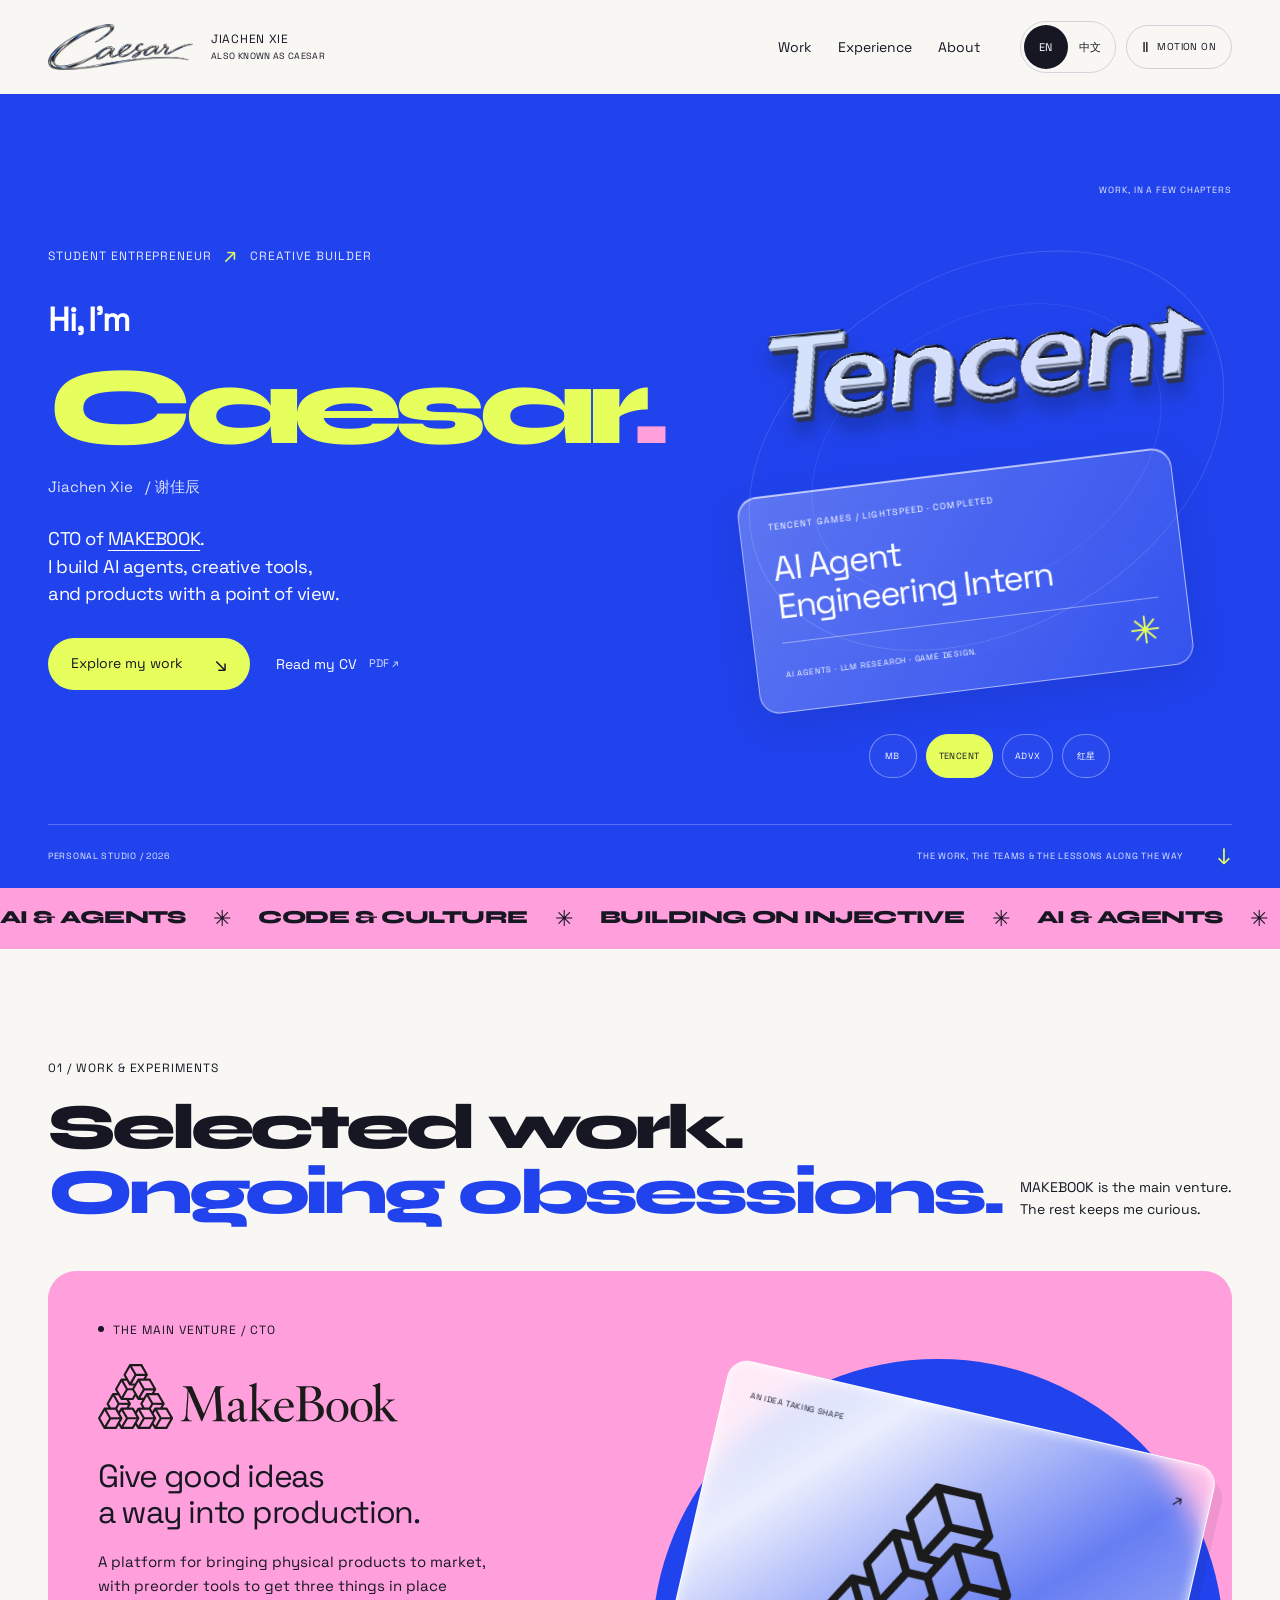
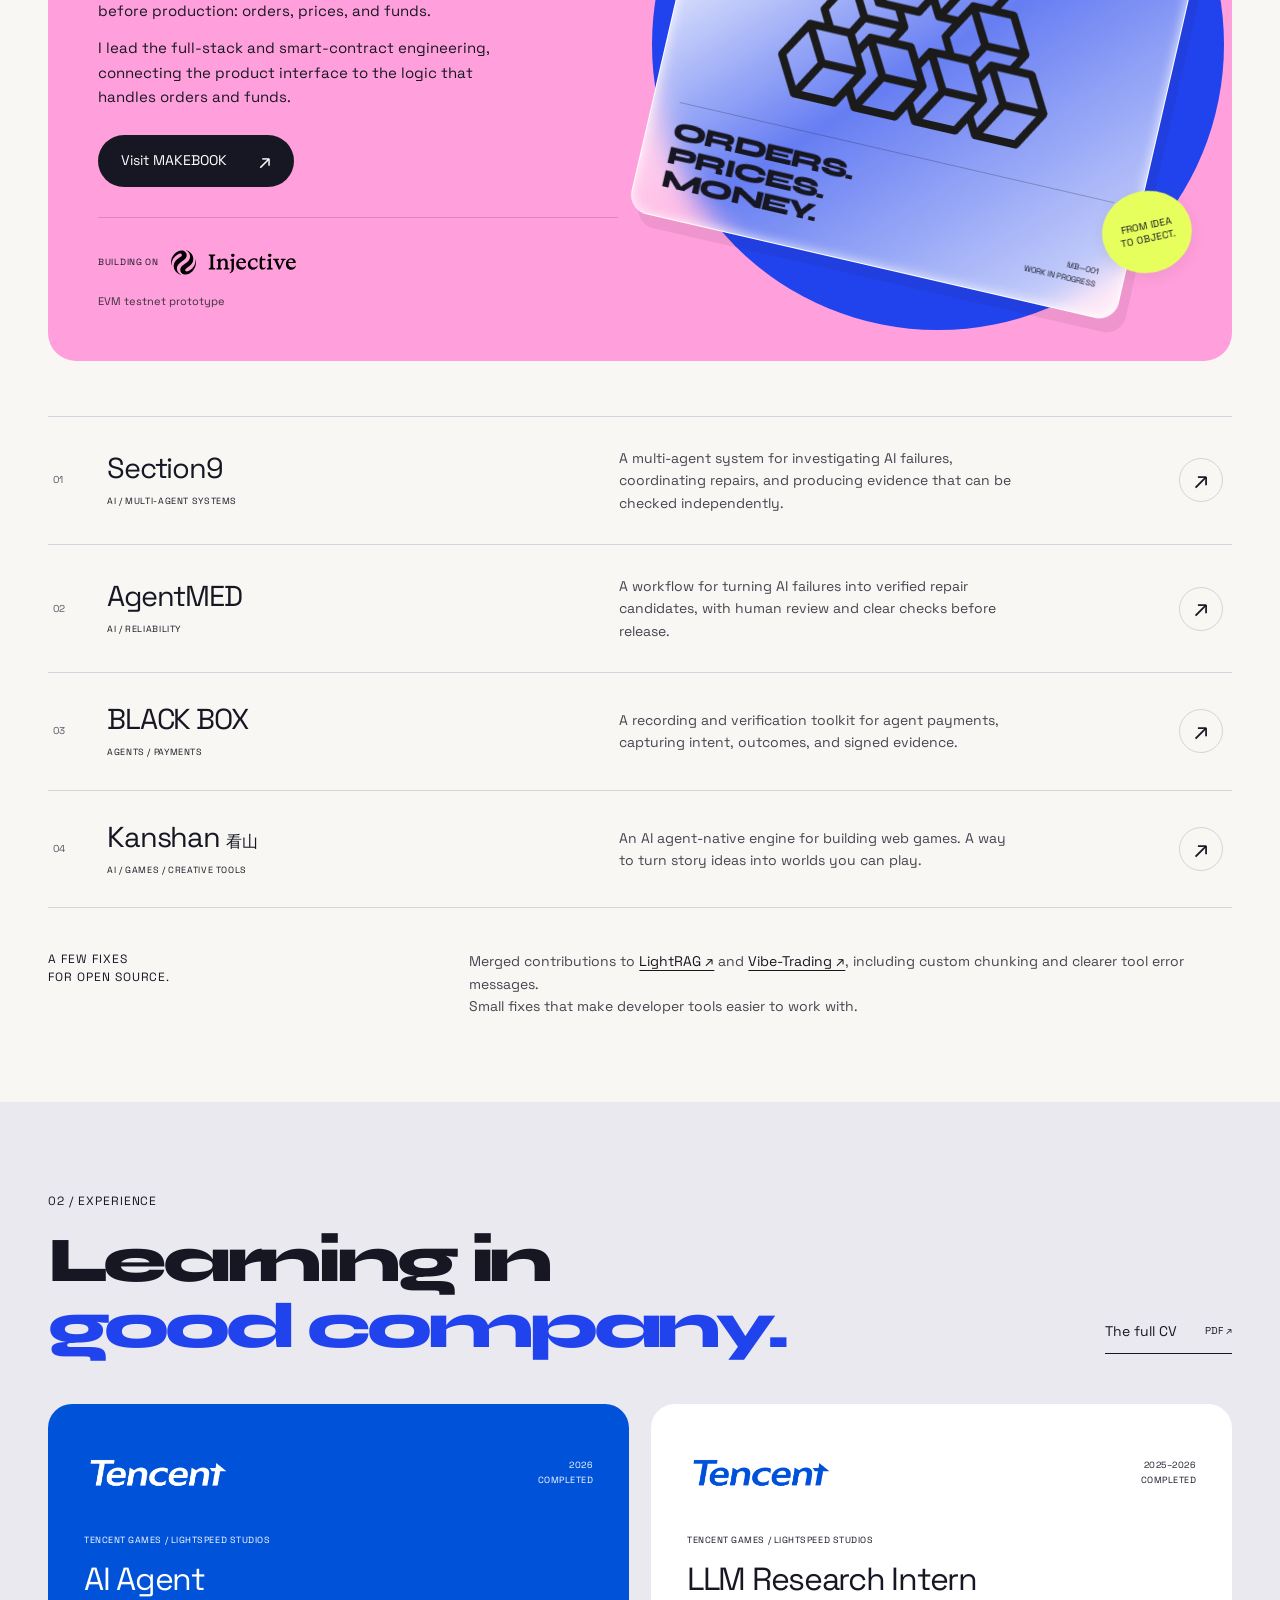
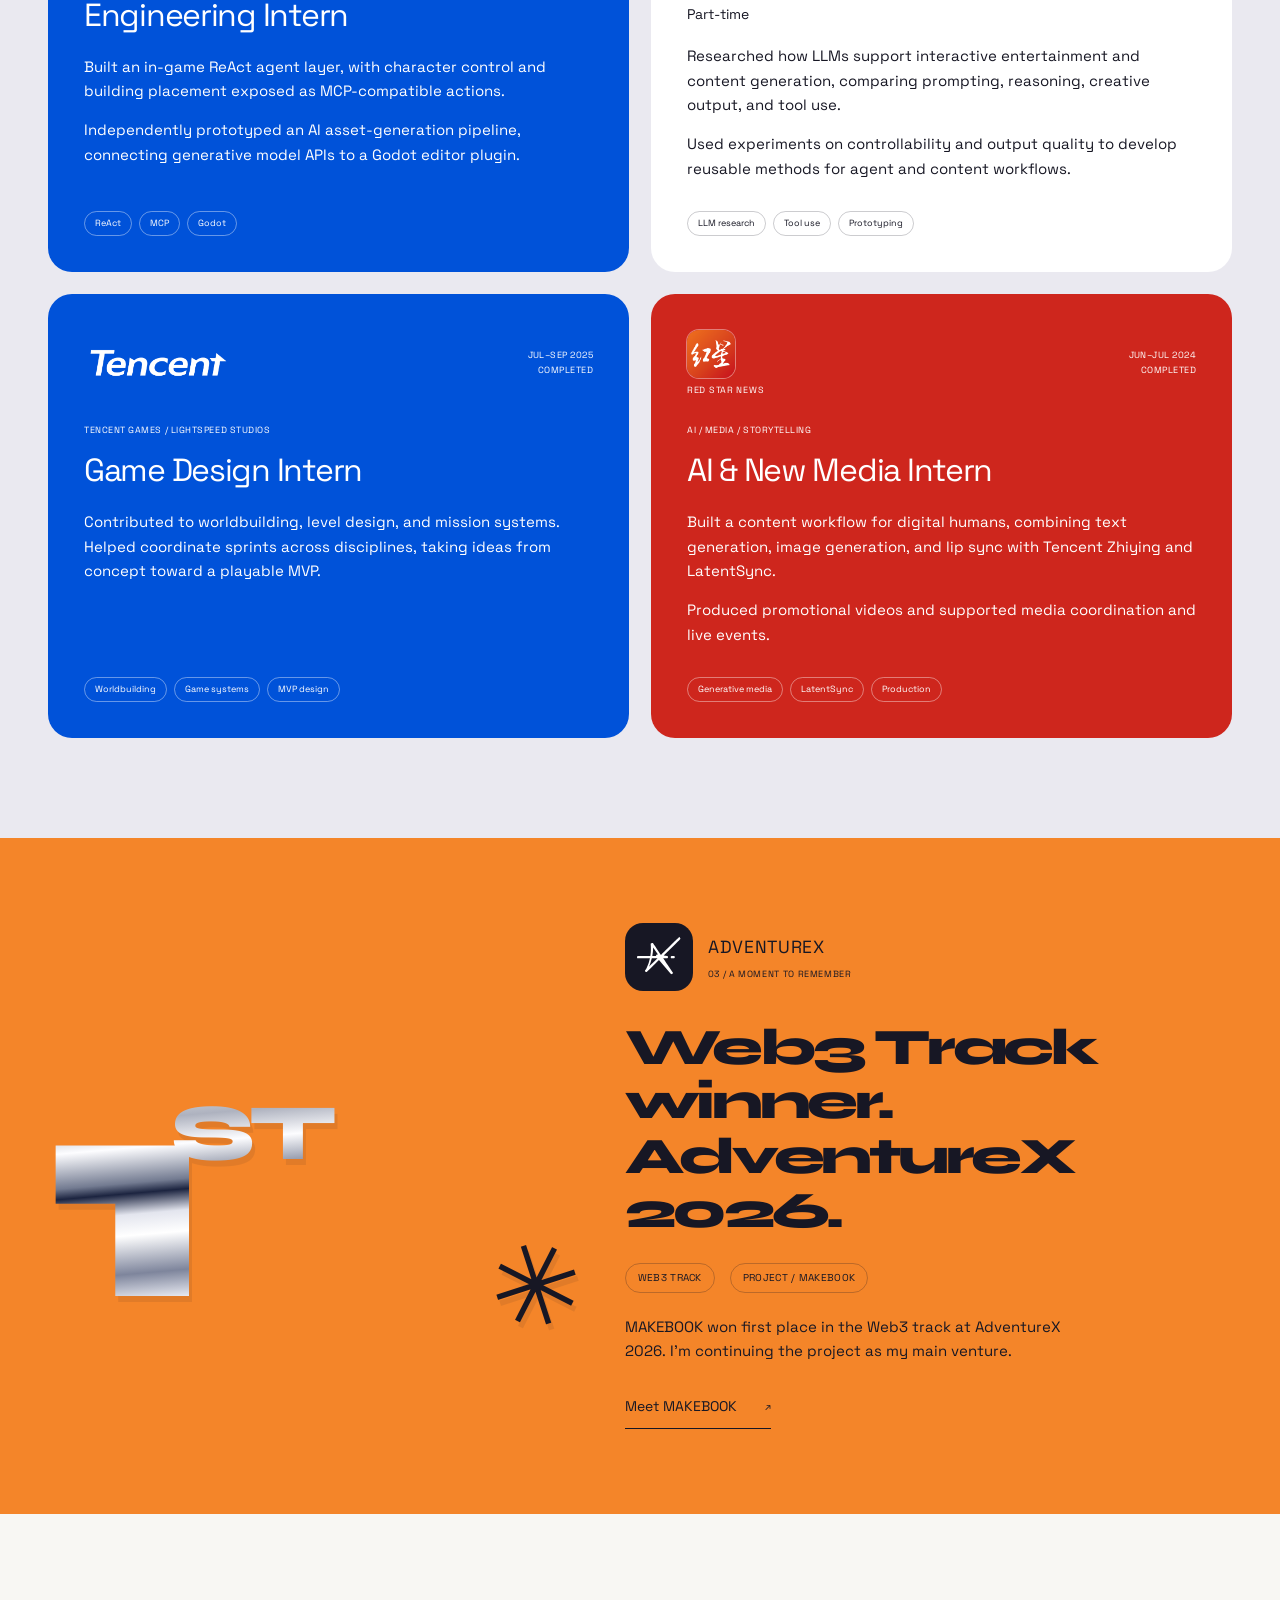
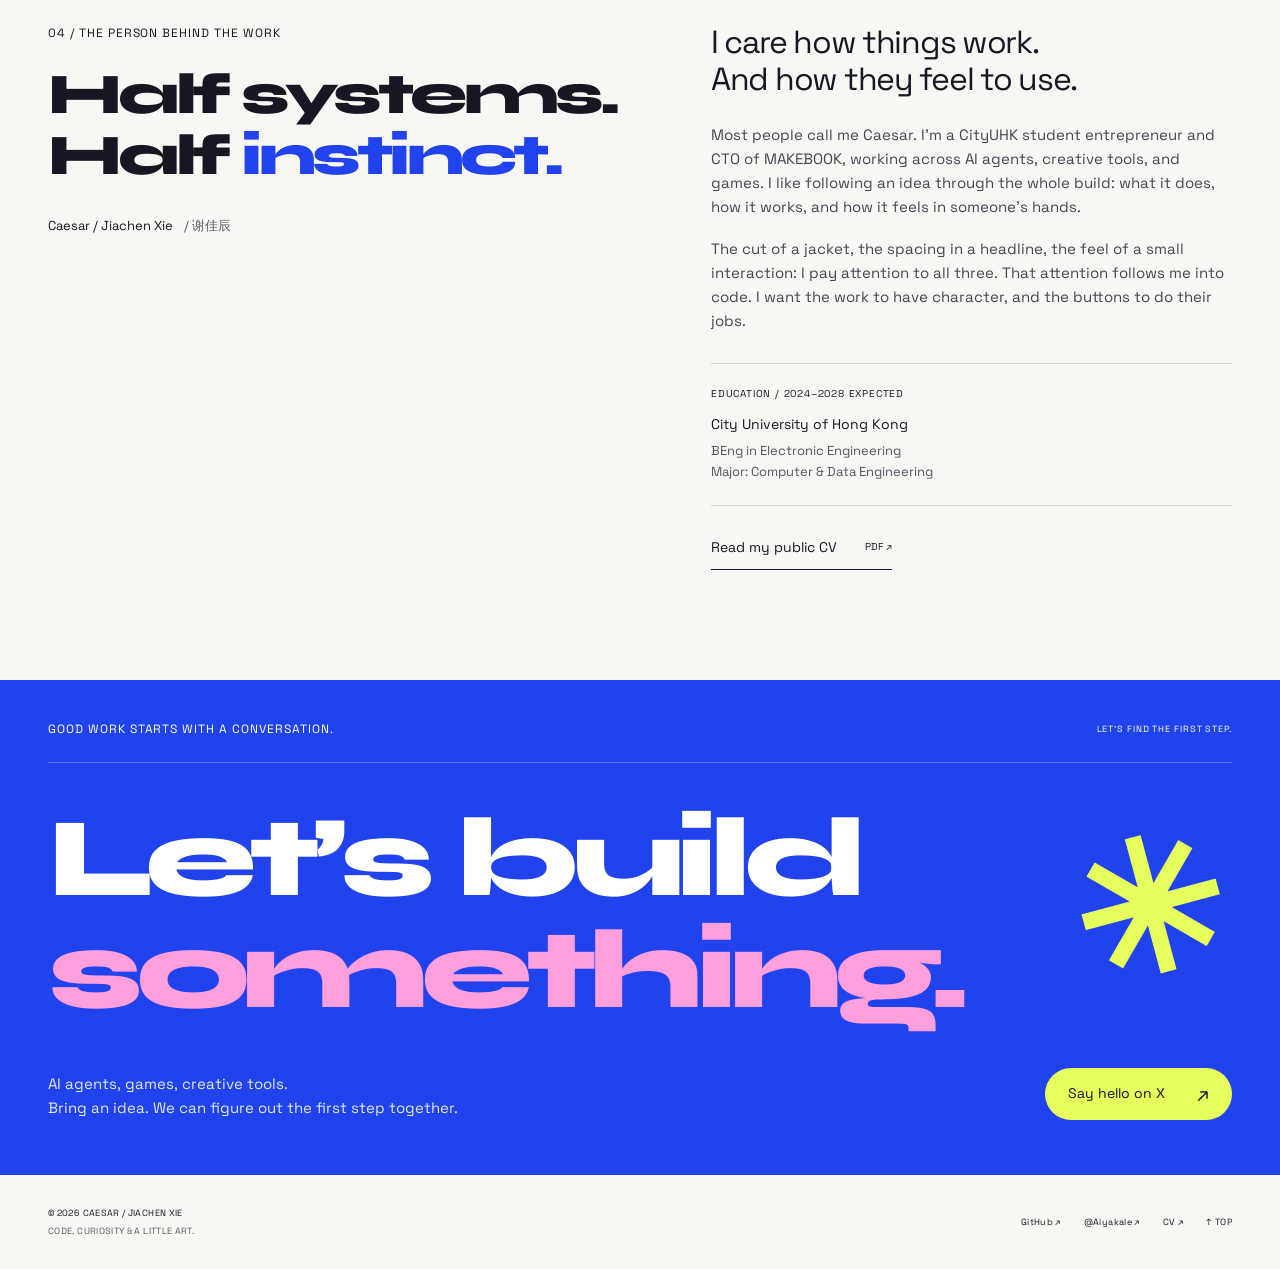
==== en/index.html @ 3cf240cf "Verify portfolio ownership in Google Search Console" ====
<!doctype html>
<html lang="en">
<head>
  <meta charset="utf-8">
  <meta name="viewport" content="width=device-width, initial-scale=1">
  <meta name="theme-color" content="#2143ed">
  <meta name="google-site-verification" content="NfV_wQ1p8b_EclNgh9j-dV1jQuPxF62sKeQZvsVd0r0">
  <title data-i18n="page.title">Caesar / Jiachen Xie / 谢佳辰 — MAKEBOOK CTO &amp; AI Agents</title>
  <meta name="description" data-i18n-content="page.description" content="Caesar (Jiachen Xie), student entrepreneur and CTO of MAKEBOOK. AI agents, creative tools, and building on Injective. Explore my work and experience.">
  <link rel="canonical" href="https://er-s-an.github.io/en/">
  <link rel="alternate" hreflang="en" href="https://er-s-an.github.io/en/">
  <link rel="alternate" hreflang="zh-Hans" href="https://er-s-an.github.io/zh/">
  <link rel="alternate" hreflang="x-default" href="https://er-s-an.github.io/">
  <meta property="og:title" data-i18n-content="page.title" content="Caesar / Jiachen Xie / 谢佳辰 — MAKEBOOK CTO &amp; AI Agents">
  <meta property="og:description" data-i18n-content="page.social" content="Student entrepreneur and CTO of MAKEBOOK. Building AI agents, creative tools, and products with a point of view.">
  <meta property="og:type" content="website">
  <meta property="og:url" content="https://er-s-an.github.io/en/">
  <meta property="og:locale" content="en_US">
  <meta property="og:locale:alternate" content="zh_CN">
  <meta property="og:image" content="https://er-s-an.github.io/assets/social-card.png">
  <meta property="og:image:width" content="1200">
  <meta property="og:image:height" content="630">
  <meta name="twitter:card" content="summary_large_image">
  <meta name="twitter:creator" content="@Aiyakale">
  <script type="application/ld+json" id="profile-schema">
{
  "@context": "https://schema.org",
  "@type": "ProfilePage",
  "@id": "https://er-s-an.github.io/en/#profile",
  "url": "https://er-s-an.github.io/en/",
  "name": "Caesar / Jiachen Xie / 谢佳辰 — MAKEBOOK CTO & AI Agents",
  "description": "Caesar (Jiachen Xie), student entrepreneur and CTO of MAKEBOOK. AI agents, creative tools, and building on Injective. Explore my work and experience.",
  "inLanguage": "en",
  "mainEntity": {
    "@type": "Person",
    "@id": "https://er-s-an.github.io/#person",
    "name": "Jiachen Xie",
    "alternateName": [
      "谢佳辰",
      "Caesar",
      "er-s-an"
    ],
    "url": "https://er-s-an.github.io/",
    "description": "Student entrepreneur and CTO of MAKEBOOK. Building AI agents, creative tools, and products with a point of view.",
    "jobTitle": "CTO",
    "worksFor": {
      "@type": "Organization",
      "name": "MAKEBOOK",
      "url": "https://makebook.xyz"
    },
    "affiliation": {
      "@type": "CollegeOrUniversity",
      "name": "City University of Hong Kong",
      "url": "https://www.cityu.edu.hk/"
    },
    "sameAs": [
      "https://github.com/er-s-an",
      "https://x.com/Aiyakale"
    ]
  }
}
  </script>
  <link rel="icon" href="/assets/favicon.svg" type="image/svg+xml">
  <link rel="preload" href="/assets/fonts/syne-extrabold.ttf" as="font" type="font/ttf" crossorigin>
  <link rel="preload" href="/assets/fonts/space-grotesk-regular.ttf" as="font" type="font/ttf" crossorigin>
  <link rel="preload" href="/assets/caesar-signature.webp" as="image">
  <link rel="preload" href="/assets/metal/caesar.png" as="image">
  <link rel="stylesheet" href="/style.css?v=seo-1">
  <script src="/liquid-metal.js?v=mercury-2" defer></script>
  <script src="/i18n.js?v=seo-1" defer></script>
  <script src="/script.js?v=seo-1" defer></script>
</head>
<body id="top">
  <svg class="material-defs" aria-hidden="true" width="0" height="0"><defs>
    <linearGradient id="liquid-chrome" x1="0" y1="0" x2="80" y2="400" gradientUnits="userSpaceOnUse" spreadMethod="reflect"><stop offset="0" stop-color="#f8fcff"/><stop offset=".12" stop-color="#798aaf"/><stop offset=".22" stop-color="#fdfefe"/><stop offset=".34" stop-color="#18274e"/><stop offset=".39" stop-color="#eef5ff"/><stop offset=".47" stop-color="#b9c7e3"/><stop offset=".53" stop-color="#fff"/><stop offset=".57" stop-color="#253452"/><stop offset=".68" stop-color="#aabbd9"/><stop offset=".8" stop-color="#fff"/><stop offset=".9" stop-color="#c4a5cf"/><stop offset="1" stop-color="#657ba8"/></linearGradient>
    <filter id="chrome-bevel" x="-20%" y="-30%" width="140%" height="160%" color-interpolation-filters="sRGB"><feGaussianBlur in="SourceAlpha" stdDeviation="2" result="bump"/><feSpecularLighting in="bump" surfaceScale="5" specularConstant="1.3" specularExponent="24" lighting-color="#fff" result="light"><fePointLight x="100" y="-150" z="300"/></feSpecularLighting><feComposite in="light" in2="SourceAlpha" operator="in" result="shine"/><feComposite in="SourceGraphic" in2="shine" operator="arithmetic" k1="0" k2="1" k3=".7" k4="0"/><feDropShadow dx="0" dy="7" stdDeviation="5" flood-color="#061849" flood-opacity=".4"/></filter>
    <filter id="redstar-ink" color-interpolation-filters="sRGB"><feColorMatrix type="matrix" values="-6 0 0 0 5.6 -6 0 0 0 5.6 -6 0 0 0 5.6 0 0 0 1 0"/></filter>
    <mask id="brand-makebook" style="mask-type:alpha"><image href="/assets/brands/makebook-mark.svg" x="170" y="60" width="260" height="250"/></mask>
    <mask id="brand-tencent" style="mask-type:alpha"><image href="/assets/brands/tencent-white.png" x="30" y="60" width="540" height="270"/></mask>
    <mask id="brand-advx" style="mask-type:alpha"><image href="/assets/brands/adventurex.svg" x="160" y="45" width="280" height="280"/></mask>
    <mask id="brand-redstar" style="mask-type:luminance"><image href="/assets/brands/redstar-wordmark.png" x="-734" y="-316" width="2070" height="1034" filter="url(#redstar-ink)"/></mask>
  </defs></svg>
  <div class="brand-intro" aria-hidden="true" hidden>
    <div class="intro-veil"></div>
    <canvas class="intro-liquid" width="1280" height="900"></canvas>
    <div class="intro-logo"><img src="/assets/caesar-signature.webp" width="1400" height="445" alt=""></div>
  </div>
  <a class="skip-link" href="#main" data-i18n="skip">Skip to content</a>
  <header class="site-header wrap">
    <a class="identity" href="#top" aria-label="Caesar / Jiachen Xie, back to top" data-i18n-aria="label.identity"><img class="monogram" src="/assets/caesar-signature.webp" width="1400" height="445" alt="Caesar"><span data-i18n="identity">JIACHEN XIE<small>ALSO KNOWN AS CAESAR</small></span></a>
    <nav aria-label="Main navigation" data-i18n-aria="label.nav"><a href="#work" data-i18n="nav.work">Work</a><a href="#experience" data-i18n="nav.experience">Experience</a><a href="#about" data-i18n="nav.about">About</a></nav>
    <div class="header-controls">
      <div class="language-switch" role="group" aria-label="Language / 语言"><a href="/en/" data-language="en" lang="en" aria-label="English" aria-current="page">EN</a><a href="/zh/" data-language="zh" lang="zh-Hans" aria-label="简体中文" aria-current="false">中文</a></div>
    <button class="motion-button" type="button" aria-pressed="false" aria-label="Pause animations" title="Pause animations" hidden><span class="motion-symbol" aria-hidden="true">Ⅱ</span><span class="motion-label">MOTION ON</span></button>
    </div>
  </header>

  <main id="main">
    <section class="hero" aria-labelledby="hero-title" data-scroll-scene>
      <div class="hero-grid wrap">
        <div class="hero-copy">
          <p class="eyebrow entrance" data-i18n="hero.eyebrow">STUDENT ENTREPRENEUR <span aria-hidden="true">↗</span> CREATIVE BUILDER</p>
          <h1 id="hero-title"><span class="hero-greeting" data-i18n="hero.greeting">Hi, I’m</span><span>Caesar<span class="hero-period">.</span></span></h1><p class="hero-realname">Jiachen Xie <span lang="zh">/ 谢佳辰</span></p>
          <p class="hero-intro entrance" data-i18n="hero.intro">CTO of <a href="https://makebook.xyz">MAKEBOOK</a>.<br>I build AI agents, creative tools,<br>and products with a point of view.</p>
          <div class="hero-actions entrance"><a class="button button-lime" href="#work" data-i18n="hero.work">Explore my work <span aria-hidden="true">↘</span></a><a class="hero-cv" href="/cv/Jiachen-Xie-CV.pdf" data-i18n="cv.hero">Read my CV <span>PDF ↗</span></a></div>
        </div>
        <div class="hero-art entrance" aria-label="Places I have built things, brand showcase" data-i18n-aria="label.showcase">
          <div class="orbit" aria-hidden="true"></div><span class="art-coordinate" data-i18n="hero.chapters">WORK, IN A FEW CHAPTERS</span>
          <div class="brand-stage" aria-hidden="true">
            <canvas class="brand-liquid" width="900" height="600"></canvas>
            <div class="brand-slide" data-brand="makebook"><svg viewBox="0 0 600 400"><g filter="url(#chrome-bevel)"><g mask="url(#brand-makebook)"><rect class="chrome-fill" x="-600" y="-400" width="1800" height="1200" fill="url(#liquid-chrome)"/></g></g></svg></div>
            <div class="brand-slide" data-brand="tencent" hidden><svg viewBox="0 0 600 400"><g filter="url(#chrome-bevel)"><g mask="url(#brand-tencent)"><rect class="chrome-fill" x="-600" y="-400" width="1800" height="1200" fill="url(#liquid-chrome)"/></g></g></svg></div>
            <div class="brand-slide" data-brand="advx" hidden><svg viewBox="0 0 600 400"><g filter="url(#chrome-bevel)"><g mask="url(#brand-advx)"><rect class="chrome-fill" x="-600" y="-400" width="1800" height="1200" fill="url(#liquid-chrome)"/></g></g></svg></div>
            <div class="brand-slide" data-brand="redstar" hidden><svg viewBox="0 0 600 400"><g filter="url(#chrome-bevel)"><g mask="url(#brand-redstar)"><rect class="chrome-fill" x="-600" y="-400" width="1800" height="1200" fill="url(#liquid-chrome)"/></g></g></svg></div>
          </div>
          <div class="glass-id"><span class="id-top" id="brand-name">MAKEBOOK / MAIN VENTURE</span><span class="id-name" id="brand-role">CTO &amp; builder</span><span class="id-bottom"><span id="brand-note">FULL-STACK PRODUCT &amp; SMART CONTRACTS.</span><span class="asterisk" aria-hidden="true">✳</span></span></div>
          <div class="brand-controls" role="group" aria-label="Choose a chapter" data-i18n-aria="label.chapters"><button type="button" data-brand="makebook" aria-pressed="true" aria-label="Show MAKEBOOK" data-i18n-aria="label.makebook">MB</button><button type="button" data-brand="tencent" aria-pressed="false" aria-label="Show Tencent" data-i18n-aria="label.tencent">TENCENT</button><button type="button" data-brand="advx" aria-pressed="false" aria-label="Show AdventureX" data-i18n-aria="label.advx">ADVX</button><button type="button" data-brand="redstar" aria-pressed="false" aria-label="Show Red Star News" data-i18n-aria="label.redstar">红星</button></div>
        </div>
      </div>
      <div class="hero-bottom wrap"><span data-i18n="hero.studio">PERSONAL STUDIO / 2026</span><a href="#experience" data-i18n="hero.more">THE WORK, THE TEAMS &amp; THE LESSONS ALONG THE WAY <span aria-hidden="true">↓</span></a></div>
    </section>

    <div class="manifesto-strip" aria-label="AI and agents. Code and culture. Building on Injective." data-i18n-aria="label.marquee"><div class="strip-track" aria-hidden="true"><span data-i18n="marquee">AI &amp; AGENTS <i>✳</i> CODE &amp; CULTURE <i>✳</i> BUILDING ON INJECTIVE <i>✳</i>&nbsp;</span><span data-i18n="marquee">AI &amp; AGENTS <i>✳</i> CODE &amp; CULTURE <i>✳</i> BUILDING ON INJECTIVE <i>✳</i>&nbsp;</span></div></div>

    <section class="work-section wrap" id="work" aria-labelledby="work-heading">
      <div class="section-heading reveal"><p class="eyebrow" data-i18n="work.eyebrow">01 / WORK &amp; EXPERIMENTS</p><h2 id="work-heading" data-i18n="work.title">Selected work.<br><span class="blue-text">Ongoing obsessions.</span></h2><p class="section-aside" data-i18n="work.aside">MAKEBOOK is the main venture.<br>The rest keeps me curious.</p></div>
      <article class="makebook-feature reveal" data-scroll-scene aria-labelledby="makebook-title">
        <div class="feature-copy">
          <p class="eyebrow" data-i18n="makebook.eyebrow"><span class="status-dot" aria-hidden="true"></span> THE MAIN VENTURE / CTO</p>
          <h3 id="makebook-title"><img class="makebook-wordmark" src="/assets/brands/makebook-wordmark.svg" width="1000" height="219" alt="MAKEBOOK" loading="lazy"></h3>
          <p class="feature-lede" data-i18n="makebook.lede">Give good ideas<br>a way into production.</p>
          <p data-i18n="makebook.description">A platform for bringing physical products to market, with preorder tools to get three things in place before production: orders, prices, and funds.</p>
          <p class="feature-role" data-i18n="makebook.role">I lead the full-stack and smart-contract engineering, connecting the product interface to the logic that handles orders and funds.</p>
          <a class="button button-dark" href="https://makebook.xyz" data-i18n="makebook.visit">Visit MAKEBOOK <span aria-hidden="true">↗</span></a>
          <div class="injective-lockup"><span data-i18n="makebook.building">BUILDING ON</span><a href="https://injective.com" aria-label="Injective"><img src="/assets/brands/injective-black.svg" width="180" height="42" alt="Injective" loading="lazy"></a><small data-i18n="makebook.stage">EVM testnet prototype</small></div>
        </div>
        <div class="feature-art" aria-hidden="true"><span class="feature-orbit"></span><div class="venture-card"><div class="venture-card-top"><span data-i18n="makebook.card.top">AN IDEA TAKING SHAPE</span><span>↗</span></div><img src="/assets/brands/makebook-mark.svg" width="1000" height="875" alt="" loading="lazy"><div class="venture-card-bottom"><span data-i18n="makebook.card.bottom">ORDERS.<br>PRICES.<br>MONEY.</span><span class="serial" data-i18n="makebook.card.serial">MB—001<br>WORK IN PROGRESS</span></div></div><span class="venture-sticker" data-i18n="makebook.sticker">FROM IDEA<br>TO OBJECT.</span></div>
      </article>

      <div class="project-list">
        <a class="project-row reveal" href="https://github.com/er-s-an/section9"><span class="project-number">01</span><div class="project-title"><h3>Section9</h3><span data-i18n="project.agents">AI / MULTI-AGENT SYSTEMS</span></div><p data-i18n="section9.description">A multi-agent system for investigating AI failures, coordinating repairs, and producing evidence that can be checked independently.</p><span class="project-arrow" aria-hidden="true">↗</span></a>
        <a class="project-row reveal" href="https://github.com/er-s-an/AgentMED0"><span class="project-number">02</span><div class="project-title"><h3>AgentMED</h3><span data-i18n="project.reliability">AI / RELIABILITY</span></div><p data-i18n="agentmed.description">A workflow for turning AI failures into verified repair candidates, with human review and clear checks before release.</p><span class="project-arrow" aria-hidden="true">↗</span></a>
        <a class="project-row reveal" href="https://github.com/er-s-an/AIX_blackbox"><span class="project-number">03</span><div class="project-title"><h3>BLACK BOX</h3><span data-i18n="project.payments">AGENTS / PAYMENTS</span></div><p data-i18n="blackbox.description">A recording and verification toolkit for agent payments, capturing intent, outcomes, and signed evidence.</p><span class="project-arrow" aria-hidden="true">↗</span></a>
        <a class="project-row reveal" href="https://github.com/er-s-an/kanshanOPENdoor"><span class="project-number">04</span><div class="project-title"><h3>Kanshan <span lang="zh">看山</span></h3><span data-i18n="project.games">AI / GAMES / CREATIVE TOOLS</span></div><p data-i18n="kanshan.description">An AI agent-native engine for building web games. A way to turn story ideas into worlds you can play.</p><span class="project-arrow" aria-hidden="true">↗</span></a>
      </div>
      <div class="open-source reveal"><p class="eyebrow" data-i18n="oss.eyebrow">A FEW FIXES<br>FOR OPEN SOURCE.</p><p data-i18n="oss.description">Merged contributions to <a href="https://github.com/HKUDS/LightRAG/pull/3665">LightRAG ↗</a> and <a href="https://github.com/HKUDS/Vibe-Trading/pull/1129">Vibe-Trading ↗</a>, including custom chunking and clearer tool error messages.<br>Small fixes that make developer tools easier to work with.</p></div>
    </section>

    <section class="experience-section" id="experience" aria-labelledby="experience-heading"><div class="wrap">
      <div class="section-heading reveal"><p class="eyebrow" data-i18n="experience.eyebrow">02 / EXPERIENCE</p><h2 id="experience-heading" data-i18n="experience.title">Learning in<br><span class="blue-text">good company.</span></h2><a class="text-link" href="/cv/Jiachen-Xie-CV.pdf" data-i18n="cv.full">The full CV <span>PDF ↗</span></a></div>
      <div class="experience-grid">
        <article class="experience-card experience-blue reveal"><div class="experience-brand"><img src="/assets/brands/tencent-white.png" width="2162" height="889" alt="Tencent" loading="lazy"><span data-i18n="experience.2026">2026<br>COMPLETED</span></div><p class="eyebrow" data-i18n="tencent.department">TENCENT GAMES / LIGHTSPEED STUDIOS</p><h3 data-i18n="tencent.agent.title">AI Agent<br>Engineering Intern</h3><p data-i18n="tencent.agent.actions">Built an in-game ReAct agent layer, with character control and building placement exposed as MCP-compatible actions.</p><p data-i18n="tencent.agent.assets">Independently prototyped an AI asset-generation pipeline, connecting generative model APIs to a Godot editor plugin.</p><div class="skill-tags"><span>ReAct</span><span>MCP</span><span>Godot</span></div></article>
        <article class="experience-card experience-white reveal"><div class="experience-brand"><img src="/assets/brands/tencent-blue.png" width="2162" height="889" alt="Tencent" loading="lazy"><span data-i18n="experience.2025">2025–2026<br>COMPLETED</span></div><p class="eyebrow" data-i18n="tencent.department">TENCENT GAMES / LIGHTSPEED STUDIOS</p><h3 data-i18n="tencent.research.title">LLM Research Intern<span class="role-note">Part-time</span></h3><p data-i18n="tencent.research.explore">Researched how LLMs support interactive entertainment and content generation, comparing prompting, reasoning, creative output, and tool use.</p><p data-i18n="tencent.research.methods">Used experiments on controllability and output quality to develop reusable methods for agent and content workflows.</p><div class="skill-tags"><span data-i18n="tag.research">LLM research</span><span data-i18n="tag.tools">Tool use</span><span data-i18n="tag.prototype">Prototyping</span></div></article>
        <article class="experience-card experience-blue reveal"><div class="experience-brand"><img src="/assets/brands/tencent-white.png" width="2162" height="889" alt="Tencent" loading="lazy"><span data-i18n="experience.game.date">JUL–SEP 2025<br>COMPLETED</span></div><p class="eyebrow" data-i18n="tencent.department">TENCENT GAMES / LIGHTSPEED STUDIOS</p><h3 data-i18n="tencent.game.title">Game Design Intern</h3><p data-i18n="tencent.game.description">Contributed to worldbuilding, level design, and mission systems. Helped coordinate sprints across disciplines, taking ideas from concept toward a playable MVP.</p><div class="skill-tags"><span data-i18n="tag.worldbuilding">Worldbuilding</span><span data-i18n="tag.game">Game systems</span><span data-i18n="tag.mvp">MVP design</span></div></article>
        <article class="experience-card experience-redstar reveal"><div class="experience-brand"><span class="redstar-name"><img src="/assets/brands/redstar.png" width="80" height="80" alt="红星新闻" loading="lazy"><small data-i18n="redstar.name">RED STAR NEWS</small></span><span data-i18n="experience.media.date">JUN–JUL 2024<br>COMPLETED</span></div><p class="eyebrow" data-i18n="redstar.department">AI / MEDIA / STORYTELLING</p><h3 data-i18n="redstar.title">AI &amp; New Media Intern</h3><p data-i18n="redstar.workflow">Built a content workflow for digital humans, combining text generation, image generation, and lip sync with Tencent Zhiying and LatentSync.</p><p data-i18n="redstar.production">Produced promotional videos and supported media coordination and live events.</p><div class="skill-tags"><span data-i18n="tag.media">Generative media</span><span>LatentSync</span><span data-i18n="tag.production">Production</span></div></article>
      </div>
    </div></section>

    <section class="award-section" id="award" aria-labelledby="award-heading" data-scroll-scene><div class="award-grid wrap reveal"><div class="award-number" aria-hidden="true">1<span data-i18n="award.suffix">ST</span><span class="award-star">✳</span></div><div class="award-copy"><a class="adventurex-lockup" href="https://adventure-x.org/" aria-label="AdventureX official website" data-i18n-aria="label.advxsite"><img src="/assets/brands/adventurex.svg" width="200" height="200" alt="AdventureX" loading="lazy"><span>ADVENTUREX<small data-i18n="award.eyebrow">03 / A MOMENT TO REMEMBER</small></span></a><h2 id="award-heading" data-i18n="award.title">Web3 Track winner.<br>AdventureX 2026.</h2><div class="award-detail"><span data-i18n="award.track">WEB3 TRACK</span><span data-i18n="award.project">PROJECT / MAKEBOOK</span></div><p data-i18n="award.description">MAKEBOOK won first place in the Web3 track at AdventureX 2026. I’m continuing the project as my main venture.</p><a class="text-link" href="https://makebook.xyz" data-i18n="award.visit">Meet MAKEBOOK <span aria-hidden="true">↗</span></a></div></div></section>

    <section class="about-section wrap" id="about" aria-labelledby="about-heading"><div class="about-heading reveal"><p class="eyebrow" data-i18n="about.eyebrow">04 / THE PERSON BEHIND THE WORK</p><h2 id="about-heading" data-i18n="about.title">Half systems.<br>Half <span class="blue-text">instinct.</span></h2><p class="about-signature">Caesar / Jiachen Xie <span lang="zh">/ 谢佳辰</span></p></div><div class="about-copy reveal"><p class="about-lede" data-i18n="about.lede">I care how things work.<br>And how they feel to use.</p><p data-i18n="about.bio">Most people call me Caesar. I’m a CityUHK student entrepreneur and CTO of MAKEBOOK, working across AI agents, creative tools, and games. I like following an idea through the whole build: what it does, how it works, and how it feels in someone’s hands.</p><p data-i18n="about.taste">The cut of a jacket, the spacing in a headline, the feel of a small interaction: I pay attention to all three. That attention follows me into code. I want the work to have character, and the buttons to do their jobs.</p><div class="education"><span class="eyebrow" data-i18n="education.dates">EDUCATION / 2024–2028 EXPECTED</span><strong data-i18n="education.school">City University of Hong Kong</strong><span data-i18n="education.degree">BEng in Electronic Engineering<br>Major: Computer &amp; Data Engineering</span></div><a class="text-link" href="/cv/Jiachen-Xie-CV.pdf" data-i18n="cv.public">Read my public CV <span>PDF ↗</span></a></div></section>

    <section class="contact-section" id="contact" aria-labelledby="contact-heading"><div class="wrap contact-inner reveal"><div class="contact-top"><p class="eyebrow" data-i18n="contact.eyebrow">GOOD WORK STARTS WITH A CONVERSATION.</p><span data-i18n="contact.aside">LET’S FIND THE FIRST STEP.</span></div><h2 id="contact-heading" data-i18n="contact.title">Let’s build<br><span>something.</span><span class="contact-star" aria-hidden="true">✳</span></h2><div class="contact-bottom"><p data-i18n="contact.description">AI agents, games, creative tools.<br>Bring an idea. We can figure out the first step together.</p><a class="button button-lime" href="https://x.com/Aiyakale" data-i18n="contact.hello">Say hello on X <span aria-hidden="true">↗</span></a></div></div></section>
  </main>
  <footer class="site-footer wrap"><p>© 2026 CAESAR / JIACHEN XIE <span data-i18n="footer.tagline">CODE, CURIOSITY &amp; A LITTLE ART.</span></p><div><a href="https://github.com/er-s-an">GitHub ↗</a><a href="https://x.com/Aiyakale">@Aiyakale ↗</a><a href="/cv/Jiachen-Xie-CV.pdf" data-i18n="footer.cv">CV ↗</a><a href="#top" aria-label="Back to top" data-i18n-aria="label.top" data-i18n="footer.top">↑ TOP</a></div></footer>
</body>
</html>
---- style.css ----
@font-face{font-family:Syne;src:url('assets/fonts/syne-extrabold.ttf') format('truetype');font-weight:800;font-display:swap}
@font-face{font-family:Space;src:url('assets/fonts/space-grotesk-regular.ttf') format('truetype');font-weight:400;font-display:swap}
:root{--blue:#2143ed;--tencent-blue:#0052d9;--redstar-red:#ce261d;--adventurex-orange:#f48529;--ink:#171724;--paper:#f8f7f3;--pink:#ff9fdb;--lime:#e7ff5c;--line:#d5d4dc;--display:Syne,Arial,sans-serif;--body:Space,Arial,sans-serif;color:var(--ink);background:var(--paper);font-family:var(--body);scroll-behavior:smooth}
*{box-sizing:border-box}body{margin:0;font-size:1rem;line-height:1.6}h1,h2,h3,p{margin:0}h1,h2,h3{line-height:1.06}h1,h2{font-family:var(--display);font-weight:800;letter-spacing:-.065em}h3{font-weight:400;letter-spacing:-.04em}a{color:inherit;text-decoration:none}button{font:inherit;color:inherit;cursor:pointer}img{max-width:100%;height:auto;display:block}a,button{-webkit-tap-highlight-color:transparent}a:focus-visible,button:focus-visible{outline:3px solid #c00f82;outline-offset:6px;border-radius:4px}::selection{background:var(--pink);color:var(--ink)}.wrap{width:min(1280px,calc(100% - 96px));margin-inline:auto}.eyebrow{font-size:.75rem;line-height:1.5;letter-spacing:.08em;font-weight:400}.blue-text{color:var(--blue)}.skip-link{position:fixed;top:10px;left:10px;padding:12px 20px;background:var(--lime);z-index:99;transform:translateY(-200%)}.skip-link:focus{transform:none}.site-header{min-height:94px;display:flex;align-items:center;gap:40px;justify-content:space-between}.identity{display:flex;align-items:center;gap:12px;font-size:.75rem;letter-spacing:.06em}.identity small{font-size:.5625rem;display:block;letter-spacing:.04em}.monogram{font-family:var(--display);font-size:2.6rem;line-height:1;letter-spacing:-.1em;padding-right:5px;color:var(--blue)}nav{display:flex;gap:26px;margin-left:auto}nav a{min-height:44px;display:flex;align-items:center;font-size:.875rem;transition:color .2s}nav a:hover{color:var(--blue)}.motion-button{display:flex;align-items:center;gap:8px;border:1px solid #d2d1d9;background:transparent;border-radius:100px;padding:8px 15px;min-height:44px;font-size:.625rem;letter-spacing:.04em;white-space:nowrap}.motion-symbol{font-size:.875rem}.motion-button:disabled{cursor:default}.motion-button[hidden]{display:none}
.hero{position:relative;overflow:hidden;background:var(--blue);color:white}.hero::before{content:'';position:absolute;inset:0;pointer-events:none;background:linear-gradient(90deg,transparent 49.9%,#ffffff09 50%,transparent 50.1%),linear-gradient(transparent 49.9%,#ffffff09 50%,transparent 50.1%);background-size:120px 120px}.hero-grid{position:relative;display:grid;grid-template-columns:minmax(0,1.4fr) minmax(0,1fr);gap:20px;min-height:730px;padding-block:58px 46px}.hero-copy{z-index:2;align-self:center}.hero .eyebrow{color:#e4e8ff;display:flex;gap:12px;align-items:center}.hero .eyebrow>span{color:var(--lime);font-size:1.3rem}.hero h1{font-size:clamp(4rem,9vw,8.8rem);line-height:.89;margin:30px 0 26px;letter-spacing:-.075em}.hero h1>span{color:var(--lime)}.hero-period{color:var(--pink)}.hero-intro{font-size:1.25rem;line-height:1.5;letter-spacing:-.025em}.hero-intro a{text-decoration:underline;text-underline-offset:5px}.hero-actions{display:flex;align-items:center;gap:26px;margin-top:30px;flex-wrap:wrap}.button{display:inline-flex;align-items:center;justify-content:space-between;gap:32px;min-height:52px;border-radius:99px;padding:14px 23px;font-size:.875rem;line-height:1.4;transition:transform .22s,box-shadow .22s}.button:hover{transform:translateY(-3px);box-shadow:0 6px 0 #00000020}.button:active{transform:translateY(0)}.button span{font-size:1.25rem;line-height:1}.button-lime{background:var(--lime);color:var(--ink)}.button-dark{background:var(--ink);color:white}.hero-cv{font-size:.875rem;min-height:44px;display:flex;align-items:center;gap:12px}.hero-cv span{font-size:.6875rem;color:#dbe2ff}.hero-art{position:relative;min-width:0;min-height:570px;align-self:stretch}.orbit{position:absolute;width:105%;aspect-ratio:1;border:1px solid #ffffff37;border-radius:50%;top:3%;left:-3%;transform:rotate(-30deg) scaleY(.7)}.orbit::after{content:'';position:absolute;inset:13%;border:1px solid #ffffff20;border-radius:50%}.art-coordinate{position:absolute;top:4%;right:0;font-size:.5625rem;letter-spacing:.1em;color:#e1e7ff}.glass-id{position:absolute;bottom:7%;left:5%;width:82%;border-radius:20px;padding:25px 28px 18px;background:linear-gradient(125deg,#ffffff45,#ffffff17);border:1px solid #ffffff88;box-shadow:inset 0 1px 0 #ffffffb0,0 12px 36px #14258333;backdrop-filter:blur(18px);-webkit-backdrop-filter:blur(18px);transform:rotate(-7deg);z-index:2}.id-top{display:block;letter-spacing:.12em;font-size:.5625rem}.id-name{display:block;font-family:var(--display);font-size:2.2rem;letter-spacing:-.045em;line-height:1.05;margin:16px 0}.id-bottom{border-top:1px solid #ffffff66;padding-top:12px;display:flex;align-items:center;justify-content:space-between;font-size:.5rem;letter-spacing:.1em}.asterisk{font-size:2.4rem;line-height:1;color:var(--lime)}.edition-sticker{position:absolute;right:-9px;bottom:19%;z-index:3;background:var(--pink);color:var(--ink);border-radius:50%;padding:28px 18px;font-size:.7rem;line-height:1.3;letter-spacing:.07em;text-align:center;transform:rotate(14deg);box-shadow:0 8px 14px #09209524}.hero-bottom{position:relative;display:flex;justify-content:space-between;align-items:center;gap:25px;min-height:64px;border-top:1px solid #ffffff40;font-size:.5625rem;letter-spacing:.08em;color:#e1e7ff}.hero-bottom a{display:flex;align-items:center;gap:35px;min-height:44px}.hero-bottom a span{font-size:1.4rem;color:var(--lime)}.manifesto-strip{overflow:hidden;background:var(--pink);padding:16px 0}.strip-track{display:flex;width:max-content;animation:marquee 32s linear infinite}.strip-track>span{font-family:var(--display);font-size:1.15rem;line-height:1.3;white-space:nowrap;letter-spacing:-.03em}.strip-track i{font-style:normal;margin:0 22px;font-size:1.4rem;vertical-align:middle}
.work-section{padding-block:110px 85px}.section-heading{position:relative;margin-bottom:45px}.section-heading h2{font-size:clamp(2.9rem,5vw,4.6rem);margin-top:18px;line-height:1.02}.section-aside,.section-heading>.text-link{position:absolute;right:0;bottom:5px;font-size:.875rem;line-height:1.6}.makebook-feature{display:grid;grid-template-columns:1fr 1fr;background:var(--pink);border-radius:28px;overflow:hidden;padding:50px;gap:45px}.feature-copy{z-index:2}.feature-copy h3{margin:25px 0 30px}.makebook-wordmark{width:300px}.status-dot{display:inline-block;background:var(--ink);border-radius:50%;width:6px;height:6px;margin-right:5px;vertical-align:2px}.feature-lede{font-size:2rem;line-height:1.1;letter-spacing:-.04em;margin-bottom:20px}.feature-copy>p:not(.eyebrow):not(.feature-lede){max-width:400px;font-size:.9375rem;line-height:1.65}.feature-role{margin:12px 0 25px}.injective-lockup{display:flex;flex-wrap:wrap;align-items:center;gap:9px 12px;margin-top:30px;border-top:1px solid #17172428;padding-top:22px}.injective-lockup>span{font-size:.5625rem;letter-spacing:.08em}.injective-lockup a{display:flex;align-items:center;min-height:44px}.injective-lockup img{width:125px;height:32px;object-fit:contain}.injective-lockup small{width:100%;font-size:.6875rem;color:#39313a}.feature-art{position:relative;align-self:center;min-width:0;padding:35px 10px}.feature-orbit{position:absolute;width:110%;aspect-ratio:1;border-radius:50%;background:var(--blue);left:-2%;top:2%}.venture-card{position:relative;padding:26px;border-radius:20px;background:linear-gradient(135deg,#ffffffc0,#ffffffe8 20%,#ffffff50 53%,#ffffffd0);border:1px solid #fff;box-shadow:10px 12px 0 #17172412,inset 0 0 12px #ffffffcc;backdrop-filter:blur(14px);-webkit-backdrop-filter:blur(14px);transform:rotate(8deg)}.venture-card-top{display:flex;justify-content:space-between;font-size:.5rem;letter-spacing:.08em;gap:20px}.venture-card-top>span:last-child{font-size:1rem}.venture-card>img{width:62%;margin:24px auto 30px}.venture-card-bottom{display:flex;justify-content:space-between;align-items:end;gap:16px;border-top:1px solid #17172440;padding-top:16px}.venture-card-bottom>span:first-child{font-family:var(--display);font-size:1.6rem;line-height:.95;letter-spacing:-.065em}.serial{font-size:.5rem;text-align:right;line-height:1.6}.venture-sticker{position:absolute;right:-10px;bottom:10px;background:var(--lime);color:var(--ink);border-radius:50%;padding:28px 17px;text-align:center;font-size:.625rem;line-height:1.3;transform:rotate(-12deg);box-shadow:0 4px 15px #17172414}.project-list{margin-top:55px;border-top:1px solid var(--line)}.project-row{display:grid;grid-template-columns:30px 1fr 1.1fr 48px;gap:24px;align-items:center;padding:30px 5px;border-bottom:1px solid var(--line);transition:background .2s}.project-row:hover{background:#edeaff}.project-number{font-size:.625rem;color:#575765}.project-title h3{font-size:1.8rem;line-height:1.15}.project-title>span{display:block;font-size:.5625rem;letter-spacing:.07em;margin-top:9px}.project-title h3 span{font-size:1rem;letter-spacing:0}.project-row p{font-size:.875rem;line-height:1.6;max-width:400px;color:#454551}.project-arrow{display:grid;place-items:center;width:44px;height:44px;border:1px solid var(--line);border-radius:50%;font-size:1.5rem;transition:background .2s,color .2s}.project-row:hover .project-arrow{background:var(--blue);color:white;border-color:var(--blue)}.open-source{margin-top:42px;display:grid;grid-template-columns:1fr 2fr;gap:40px}.open-source>p:last-child{font-size:.875rem;color:#454551}.open-source a{text-decoration:underline;text-underline-offset:4px;color:var(--ink)}
.experience-section{background:#eae9f0;padding-block:90px 100px}.experience-grid{display:grid;grid-template-columns:1fr 1fr;gap:22px}.experience-card{border-radius:24px;padding:36px;display:flex;flex-direction:column;align-items:start;min-width:0}.experience-blue{background:var(--tencent-blue);color:white}.experience-white{background:#fff}.experience-redstar{background:var(--redstar-red);color:white}.experience-brand{display:flex;align-items:center;justify-content:space-between;gap:20px;width:100%;margin-bottom:28px;min-height:66px}.experience-brand img{width:150px;height:auto}.experience-brand>span:last-child{text-align:right;font-size:.5625rem;line-height:1.65;letter-spacing:.05em}.experience-card>.eyebrow{font-size:.5625rem;letter-spacing:.06em;margin-bottom:15px}.experience-card h3{font-size:2rem;line-height:1.1;margin-bottom:22px}.role-note{display:block;font-size:.875rem;letter-spacing:0;margin-top:9px}.experience-card>p:not(.eyebrow){font-size:.9375rem;line-height:1.65;margin-bottom:14px}.skill-tags{display:flex;flex-wrap:wrap;gap:7px;padding-top:15px;margin-top:auto}.skill-tags span{font-size:.5625rem;padding:5px 10px;line-height:1.5;border:1px solid #17172438;border-radius:99px}.experience-blue .skill-tags span,.experience-redstar .skill-tags span{border-color:#ffffff66}.redstar-name{font-family:Arial,sans-serif;font-weight:bold;font-size:1.6rem;color:inherit;line-height:1.2}.redstar-name small{display:block;font-family:var(--body);font-size:.5625rem;letter-spacing:.08em;margin-top:6px;color:inherit;font-weight:400}
.award-section{background:var(--adventurex-orange);overflow:hidden}.award-grid{display:grid;grid-template-columns:.9fr 1.1fr;align-items:center;gap:80px;padding-block:85px}.award-number{font-family:var(--display);font-size:clamp(10rem,24vw,21rem);letter-spacing:-.13em;line-height:1;position:relative;color:#747988;background:linear-gradient(175deg,#fff 10%,#aeb2bf 24%,#fdfdff 32%,#737b91 42%,#1c2440 45%,#e3e5ee 51%,#fff 57%,#7e859c 68%,#f9faff 77%,#626a81 85%);-webkit-background-clip:text;background-clip:text;-webkit-text-fill-color:transparent;filter:drop-shadow(3px 6px 0 #17172416)}.award-number>span:first-child{font-size:.26em;letter-spacing:-.08em;vertical-align:top;display:inline-block;padding-top:.65em}.award-star{position:absolute;right:0;bottom:0;font-family:Arial,sans-serif;font-size:7rem;color:var(--ink);-webkit-text-fill-color:var(--ink);line-height:1}.award-copy h2{font-size:clamp(2.5rem,4vw,3.8rem);margin-block:18px 25px}.award-detail{display:flex;gap:15px;flex-wrap:wrap;margin-bottom:22px}.award-detail span{border:1px solid #17172440;border-radius:50px;font-size:.625rem;letter-spacing:.03em;padding:6px 12px}.award-copy>p:last-of-type{max-width:440px;font-size:.9375rem}.text-link{display:inline-flex;align-items:center;justify-content:space-between;gap:28px;border-bottom:1px solid currentColor;min-height:44px;font-size:.875rem;padding-block:8px}.text-link>span{font-size:.625rem}.award-copy>.text-link{margin-top:22px}.about-section{display:grid;grid-template-columns:1.1fr 1fr;gap:90px;padding-block:110px}.about-heading h2{font-size:clamp(2.8rem,4.5vw,4.3rem);margin-top:22px}.about-signature{margin-top:30px;font-size:.8125rem}.about-signature span{color:#5c5b68;margin-left:8px}.about-lede{font-size:2rem;letter-spacing:-.04em;line-height:1.15;margin-bottom:25px}.about-copy>p:not(.about-lede){font-size:.9375rem;color:#454551;margin-bottom:18px}.education{border-block:1px solid var(--line);padding-block:22px;margin:30px 0 20px;display:flex;flex-direction:column;gap:6px;font-size:.875rem}.education .eyebrow{font-size:.625rem;margin-bottom:6px}.education strong{font-weight:400}.education>span:last-child{color:#555462;font-size:.8125rem}.contact-section{background:var(--blue);color:#fff;overflow:hidden}.contact-inner{padding-block:40px 55px;position:relative}.contact-top{display:flex;align-items:center;justify-content:space-between;gap:20px;border-bottom:1px solid #ffffff40;padding-bottom:24px}.contact-top>span{font-size:.5625rem;letter-spacing:.1em}.contact-inner h2{font-size:clamp(3.8rem,8.8vw,8rem);line-height:1;margin:40px 0;position:relative}.contact-inner h2>span:first-child{color:var(--pink)}.contact-star{position:absolute;right:15px;top:20px;font-family:Arial,sans-serif;font-size:1.6em;line-height:1;color:var(--lime);transform:rotate(-15deg)}.contact-bottom{display:flex;justify-content:space-between;align-items:end;gap:30px}.contact-bottom p{font-size:.9375rem;color:#e3e8ff}.site-footer{padding-block:25px;display:flex;justify-content:space-between;align-items:center;gap:20px;font-size:.5625rem;letter-spacing:.04em}.site-footer p span{display:block;color:#5b5a66;margin-top:4px}.site-footer>div{display:flex;gap:22px;flex-wrap:wrap}.site-footer a{min-height:44px;display:flex;align-items:center}
.entrance{animation:enter .65s cubic-bezier(.2,.8,.2,1) both}.hero-intro{animation-delay:.1s}.hero-actions{animation-delay:.18s}.hero-art{animation-delay:.12s}.revealing{animation:enter .55s cubic-bezier(.2,.8,.2,1) both}@keyframes enter{from{opacity:0;transform:translateY(16px)}to{opacity:1;transform:translateY(0)}}@keyframes marquee{to{transform:translateX(-50%)}}.motion-paused{scroll-behavior:auto}.motion-paused *,.motion-paused *::before,.motion-paused *::after{animation:none!important;transition:none!important}
@media(min-width:1500px){.hero-grid{min-height:800px}.hero-art{min-height:620px}}
@media(max-width:1050px){.wrap{width:calc(100% - 64px)}.hero-grid{min-height:670px}.hero-art{min-height:530px}.hero h1{font-size:8.4vw}.glass-id{left:0;width:94%;padding:22px}.id-name{font-size:1.8rem}.edition-sticker{right:-15px;bottom:25%}.hero .eyebrow{font-size:.5625rem;gap:7px}.makebook-feature{padding:36px;gap:30px}.feature-lede{font-size:1.75rem}.project-row{grid-template-columns:24px .9fr 1fr 44px;gap:20px}.experience-card{padding:30px}.award-grid{gap:45px}.about-section{gap:50px}.contact-star{font-size:1.25em}}
@media(max-width:900px){.wrap{width:calc(100% - 40px)}.site-header{min-height:100px;gap:10px;flex-wrap:wrap;padding-block:12px}.identity{font-size:.625rem;gap:9px}.identity small{font-size:.5rem}.monogram{font-size:2.1rem}nav{order:3;width:100%;gap:24px;border-top:1px solid var(--line);justify-content:space-between}nav a{font-size:.75rem}.motion-button{font-size:.5rem;padding:8px 12px}.hero-grid{grid-template-columns:1fr;padding-top:40px;padding-bottom:15px;gap:20px;min-height:0}.hero h1{font-size:clamp(4.8rem,18vw,8rem);margin:25px 0}.hero .eyebrow{font-size:.5625rem;flex-wrap:wrap}.hero-intro{font-size:1.125rem}.hero-actions{gap:20px;margin-top:26px}.button{padding:13px 20px;gap:24px;font-size:.8125rem}.hero-cv{font-size:.8125rem;gap:7px}.hero-art{min-height:420px;width:min(460px,100%);justify-self:center}.orbit{width:95%;left:3%;top:0}.art-coordinate{top:3%;right:10px}.glass-id{width:80%;left:7%;bottom:7%;padding:21px 24px 16px}.id-name{font-size:1.85rem}.edition-sticker{right:0;bottom:21%;font-size:.5625rem;padding:23px 14px}.hero-bottom{font-size:.5rem;min-height:62px;gap:20px}.hero-bottom>span{max-width:80px}.hero-bottom a{max-width:230px;gap:20px;font-size:.4375rem}.strip-track>span{font-size:.9375rem}.strip-track i{margin-inline:15px}.manifesto-strip{padding-block:14px}.work-section{padding-block:65px 55px}.section-heading{margin-bottom:30px}.section-heading h2{font-size:clamp(2.5rem,8.5vw,4rem)}.section-aside,.section-heading>.text-link{position:static;margin-top:24px}.section-aside br{display:none}.makebook-feature{grid-template-columns:1fr;padding:28px 25px;gap:5px;border-radius:20px}.feature-copy h3{margin-block:25px}.makebook-wordmark{width:260px}.feature-lede{font-size:1.75rem}.feature-art{width:85%;justify-self:center;margin-block:25px 15px;padding:15px 0}.feature-orbit{width:110%;left:-5%;top:0}.venture-card{padding:23px}.venture-card>img{width:62%;margin-block:22px}.venture-card-bottom>span:first-child{font-size:1.4rem}.venture-sticker{right:-20px;bottom:0}.project-list{margin-top:35px}.project-row{grid-template-columns:20px 1fr 44px;gap:12px;padding-block:25px}.project-row p{grid-column:2;grid-row:2;font-size:.8125rem}.project-title h3{font-size:1.6rem}.project-arrow{grid-column:3;grid-row:1}.project-title>span{font-size:.5rem}.open-source{grid-template-columns:1fr;gap:16px;margin-top:30px}.open-source .eyebrow br{display:none}.experience-section{padding-block:60px}.experience-grid{grid-template-columns:1fr;gap:18px}.experience-card{padding:28px}.experience-brand{margin-bottom:25px}.experience-card h3{font-size:1.8rem}.experience-brand img{width:140px}.award-grid{grid-template-columns:1fr;gap:35px;padding-block:50px 55px}.award-number{font-size:11rem;width:260px;justify-self:center}.award-star{font-size:5rem}.award-copy h2{font-size:2.5rem}.about-section{grid-template-columns:1fr;gap:38px;padding-block:60px}.about-heading h2{font-size:2.6rem}.about-signature{margin-top:22px}.about-lede{font-size:1.75rem}.contact-inner{padding-block:30px 35px}.contact-top>span{max-width:125px;text-align:right;font-size:.5rem}.contact-top>.eyebrow{font-size:.625rem}.contact-inner h2{font-size:clamp(2.8rem,10.8vw,5rem);margin-block:35px 30px}.contact-star{display:none}.contact-bottom{align-items:start;flex-direction:column;gap:22px}.site-footer{flex-direction:column;align-items:start;padding-block:25px 15px;gap:10px}.site-footer p span{display:inline;margin-left:10px}.site-footer>div{gap:22px;width:100%;justify-content:space-between}}
@media(prefers-reduced-motion:reduce){:root{scroll-behavior:auto}*,*::before,*::after{animation:none!important;transition:none!important}}
.contact-inner h2>span:not(.contact-star){color:var(--pink)}
@media(max-width:900px){.hero h1{font-size:clamp(2.8rem,14.4vw,6.3rem)}.hero-art{min-height:26rem}.id-name{font-size:clamp(1.25rem,5vw,1.85rem)}h1,h2,h3{overflow-wrap:break-word}.hero-copy,.award-copy,.about-copy,.about-heading{min-width:0}}
@media(max-width:900px){.award-copy h2{font-size:2rem}}
/* Caesar identity and living chrome. */
:root{--chrome:linear-gradient(168deg,#fff 2%,#9caecb 14%,#fff 25%,#283856 37%,#eff7ff 42%,#7c8caa 47%,#fff 53%,#192a50 57%,#dce8fb 68%,#fff 78%,#9b83b2 88%,#e4eaff)}
.material-defs{position:absolute;pointer-events:none;overflow:hidden}.monogram{width:145px;height:auto;padding:0;flex-shrink:0;font-size:initial;letter-spacing:normal}.identity{gap:18px}.hero h1{font-size:clamp(4rem,8.6vw,8rem);margin-bottom:18px}.hero h1 .hero-greeting{display:block;font-family:var(--body);font-size:.3em;letter-spacing:-.035em;line-height:1.2;color:white;margin-bottom:18px}.hero-realname{font-size:.9375rem;margin-bottom:26px;color:#dce3ff}.hero-realname span{margin-left:8px}.hero-intro{font-size:1.15rem}.hero-art .orbit{top:7%;opacity:.7}.hero-art .art-coordinate{top:5%}.brand-stage{position:absolute;top:7%;left:-14%;width:128%;height:355px;transform:rotate(-6deg);translate:0 calc(var(--scroll-progress,.35) * -28px);isolation:isolate;animation:metal-float 6.4s ease-in-out infinite;will-change:transform}.brand-slide{position:absolute;inset:0}.brand-slide[hidden]{display:none}.brand-slide svg{width:100%;height:100%;overflow:visible}.chrome-fill{animation:chrome-flow 5.5s ease-in-out infinite alternate}.glass-id{bottom:14%;width:90%;left:0}.glass-id .id-name{font-family:var(--body);font-size:2.1rem;font-weight:400;letter-spacing:-.04em;line-height:1.1;min-height:2.4rem}.id-top{min-height:1rem}.id-bottom{min-height:44px}.brand-controls{position:absolute;bottom:0;left:0;right:0;display:flex;justify-content:center;gap:9px}.brand-controls button{min-height:44px;min-width:48px;padding:8px 12px;border:1px solid #ffffff60;border-radius:50px;color:white;background:#ffffff08;font-size:.5625rem;letter-spacing:.05em;transition:background .2s,color .2s}.brand-controls button[aria-pressed="true"]{background:var(--lime);border-color:var(--lime);color:var(--ink)}.brand-controls button:hover{border-color:white;background:#ffffff25}.brand-controls button[aria-pressed="true"]:hover{background:var(--lime)}.adventurex-lockup{display:inline-flex;gap:15px;align-items:center;margin-bottom:12px;min-height:64px}.adventurex-lockup img{width:68px;height:68px;padding:12px;border-radius:18px;background:var(--ink)}.adventurex-lockup>span{font-size:1.1rem;letter-spacing:.04em}.adventurex-lockup small{display:block;font-size:.5625rem;letter-spacing:.07em;margin-top:5px}.redstar-name img{width:48px;height:48px;border-radius:12px;box-shadow:0 0 0 1px #ffffff66}.redstar-name small{margin-top:7px}
[data-scroll-scene] .venture-card{transform:translateY(calc(24px - var(--scroll-progress,.5)*48px)) rotate(calc(13deg - var(--scroll-progress,.5)*18deg));overflow:hidden}.venture-card::after{content:'';position:absolute;inset:-20%;pointer-events:none;background:linear-gradient(110deg,transparent 32%,#ffffff00 40%,#ffffff8c 50%,#ffffff00 60%,transparent 68%);transform:translateX(calc(-100% + var(--scroll-progress,.5)*200%));mix-blend-mode:screen}.award-number{transform:translateY(calc(20px - var(--scroll-progress,.5)*40px))}.award-star{transform:rotate(calc(-18deg + var(--scroll-progress,.5)*36deg))}.revealing{animation:scroll-reveal .8s cubic-bezier(.16,1,.3,1) both;animation-delay:var(--reveal-delay,0ms)}.experience-card:nth-child(even){--reveal-delay:110ms}.project-row.revealing{animation-name:row-reveal}.motion-paused [data-scroll-scene]{--scroll-progress:.5!important}
.brand-intro{position:fixed;inset:0;z-index:60;display:grid;place-items:center;pointer-events:none;overflow:hidden}.brand-intro[hidden]{display:none}.intro-veil{position:absolute;inset:0;background:linear-gradient(125deg,#f4f7ff 8%,#8995b0 25%,#fff 37%,#303d57 48%,#d7dfea 55%,#fff 67%,#a6aec1 85%)}.intro-logo{position:relative;width:min(72vw,700px);aspect-ratio:1400/445;transform-origin:center;will-change:transform}.intro-logo>img{width:100%;height:100%;object-fit:contain;filter:drop-shadow(0 18px 20px #1d2f5f24)}.intro-active .monogram{opacity:0}.intro-active .hero .entrance{animation:none}
@keyframes chrome-flow{from{transform:translateY(-70px) rotate(-4deg)}to{transform:translateY(85px) rotate(5deg)}}
@keyframes scroll-reveal{from{opacity:0;transform:translateY(38px) scale(.98);filter:blur(3px)}to{opacity:1;transform:none;filter:blur(0)}}
@keyframes row-reveal{from{opacity:0;transform:translateX(-26px)}to{opacity:1;transform:none}}
@media(max-width:1050px){.monogram{width:125px}.identity{gap:12px}.identity small{font-size:.5rem}.hero h1{font-size:7.8vw}.glass-id .id-name{font-size:1.9rem}.brand-stage{height:320px}.brand-controls{gap:6px}.brand-controls button{padding-inline:9px}}
@media(max-width:900px){.monogram{width:106px}.identity{gap:10px}.hero h1{font-size:clamp(2.8rem,14.2vw,6rem)}.hero h1 .hero-greeting{font-size:.45em;margin-bottom:14px}.hero-art{min-height:30rem}.brand-stage{top:0;left:-8%;width:116%;height:300px}.glass-id{bottom:15%;width:87%;left:3%}.glass-id .id-name{font-size:1.75rem}.brand-controls{bottom:6px}.hero-art .art-coordinate{top:0}.hero-art .orbit{top:4%}.section-aside br{display:block}.intro-logo{width:84vw}.adventurex-lockup img{width:58px;height:58px}.adventurex-lockup>span{font-size:.9rem}.adventurex-lockup small{font-size:.5rem}}
@media(prefers-reduced-motion:reduce){[data-scroll-scene]{--scroll-progress:.5!important}.brand-intro{display:none!important}}
@media(max-width:900px){.brand-controls{flex-wrap:wrap}}

/* One continuous surface replaces the outgoing/incoming blur layers. */
.brand-liquid{position:absolute;inset:0;width:100%;height:100%;display:none;filter:drop-shadow(1px 2px 0 #b7c0db) drop-shadow(3px 5px 0 #293354) drop-shadow(0 14px 9px #06184950)}.has-liquid-metal .brand-liquid{display:block}.has-liquid-metal .brand-slide{visibility:hidden}.intro-liquid{position:absolute;inset:0;width:100%;height:100%}.glass-id .id-name{font-size:clamp(1.65rem,2.7vw,2.3rem);line-height:1.08;min-height:2.2em;display:flex;align-items:center;text-wrap:balance}.glass-id .id-top{line-height:1.5;min-height:1.5em}.glass-id .id-bottom{min-height:2.8rem}.glass-id{padding-block:25px 18px}.id-bottom #brand-note{max-width:85%;line-height:1.5}
@media(max-width:900px){.hero-art{min-height:31rem}.glass-id .id-name{font-size:1.6rem}.glass-id{padding:20px 22px 15px;bottom:18%}}

@keyframes metal-float{0%,100%{transform:perspective(900px) translate3d(0,6px,0) rotateX(9deg) rotateY(-14deg) rotateZ(-7deg)}50%{transform:perspective(900px) translate3d(0,-9px,22px) rotateX(-7deg) rotateY(16deg) rotateZ(-3deg)}}
.art-offscreen .brand-stage,.page-hidden .brand-stage{animation-play-state:paused}

/* Language choices stay available without crowding the signature on small screens. */
.header-controls{display:flex;align-items:center;gap:10px;flex-shrink:0}.language-switch{display:inline-flex;align-items:center;padding:3px;border:1px solid var(--line);border-radius:99px}.language-switch[hidden]{display:none}.language-switch a{display:grid;place-items:center;text-decoration:none;border:0;background:transparent;border-radius:99px;min-width:44px;min-height:44px;padding:8px;font-size:.6875rem;line-height:1}.language-switch a[aria-current="page"]{background:var(--ink);color:white}.language-switch a:hover{box-shadow:inset 0 0 0 1px var(--ink)}
:root{--body:Space,"PingFang SC","Microsoft YaHei","Noto Sans CJK SC",sans-serif;--display:Syne,"PingFang SC","Microsoft YaHei","Noto Sans CJK SC",sans-serif}
:lang(zh) h2,:lang(zh) h3{letter-spacing:-.025em;line-height:1.2}:lang(zh) .eyebrow,:lang(zh) .id-top,:lang(zh) .id-bottom,:lang(zh) .art-coordinate,:lang(zh) .hero-bottom,:lang(zh) .experience-brand,:lang(zh) .site-footer{letter-spacing:.025em}:lang(zh) .hero-intro{line-height:1.65}:lang(zh) .glass-id .id-name{letter-spacing:-.025em;line-height:1.2}:lang(zh) .feature-lede,:lang(zh) .about-lede{line-height:1.35}:lang(zh) .award-copy h2{font-size:clamp(2.2rem,3.4vw,3.3rem)}
@media(max-width:1100px) and (min-width:901px){.site-header{gap:18px}nav{gap:18px}.identity small{font-size:.5rem}.header-controls{gap:7px}}
@media(max-width:600px){.identity>span{display:none}.header-controls{gap:7px}.site-header{column-gap:8px}.motion-button{padding-inline:10px}:lang(zh) .section-heading h2{font-size:clamp(2rem,8.3vw,3rem)}:lang(zh) .award-copy h2{font-size:1.9rem}:lang(zh) .about-heading h2{font-size:2.25rem}}
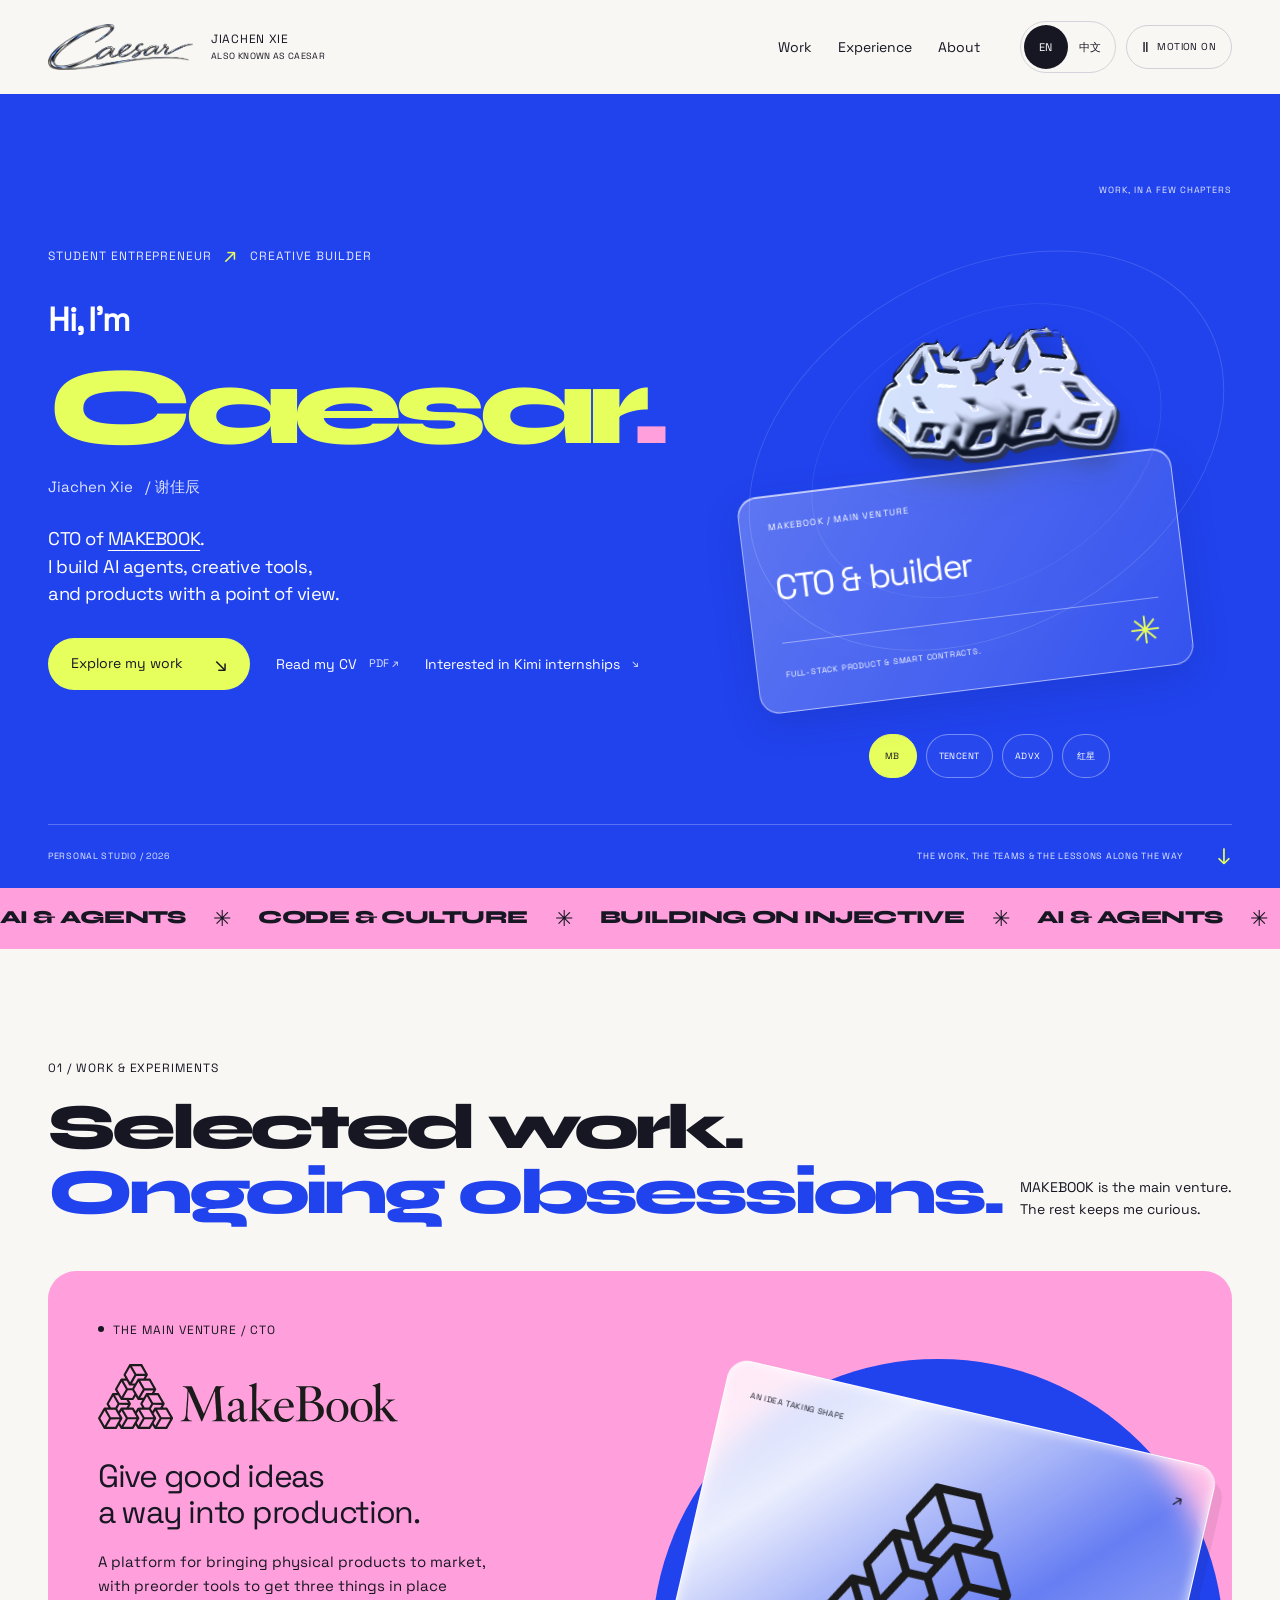
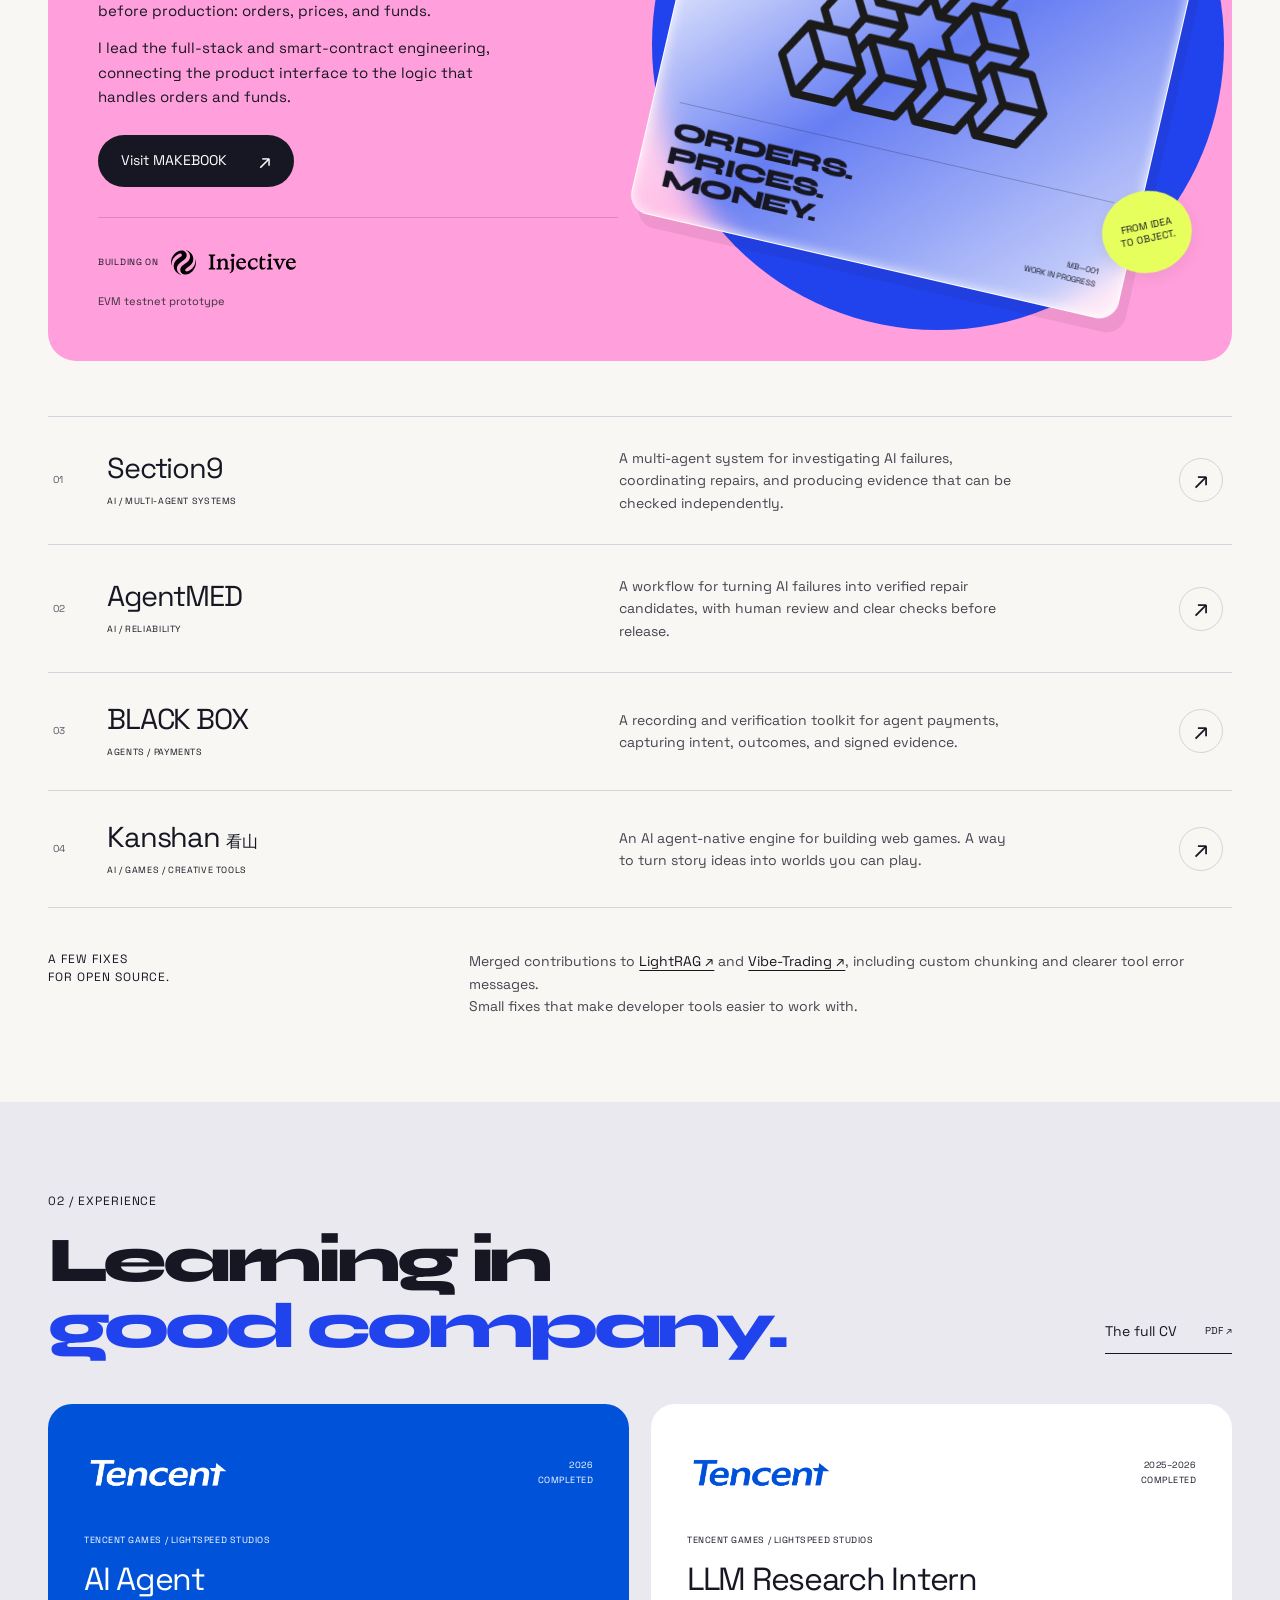
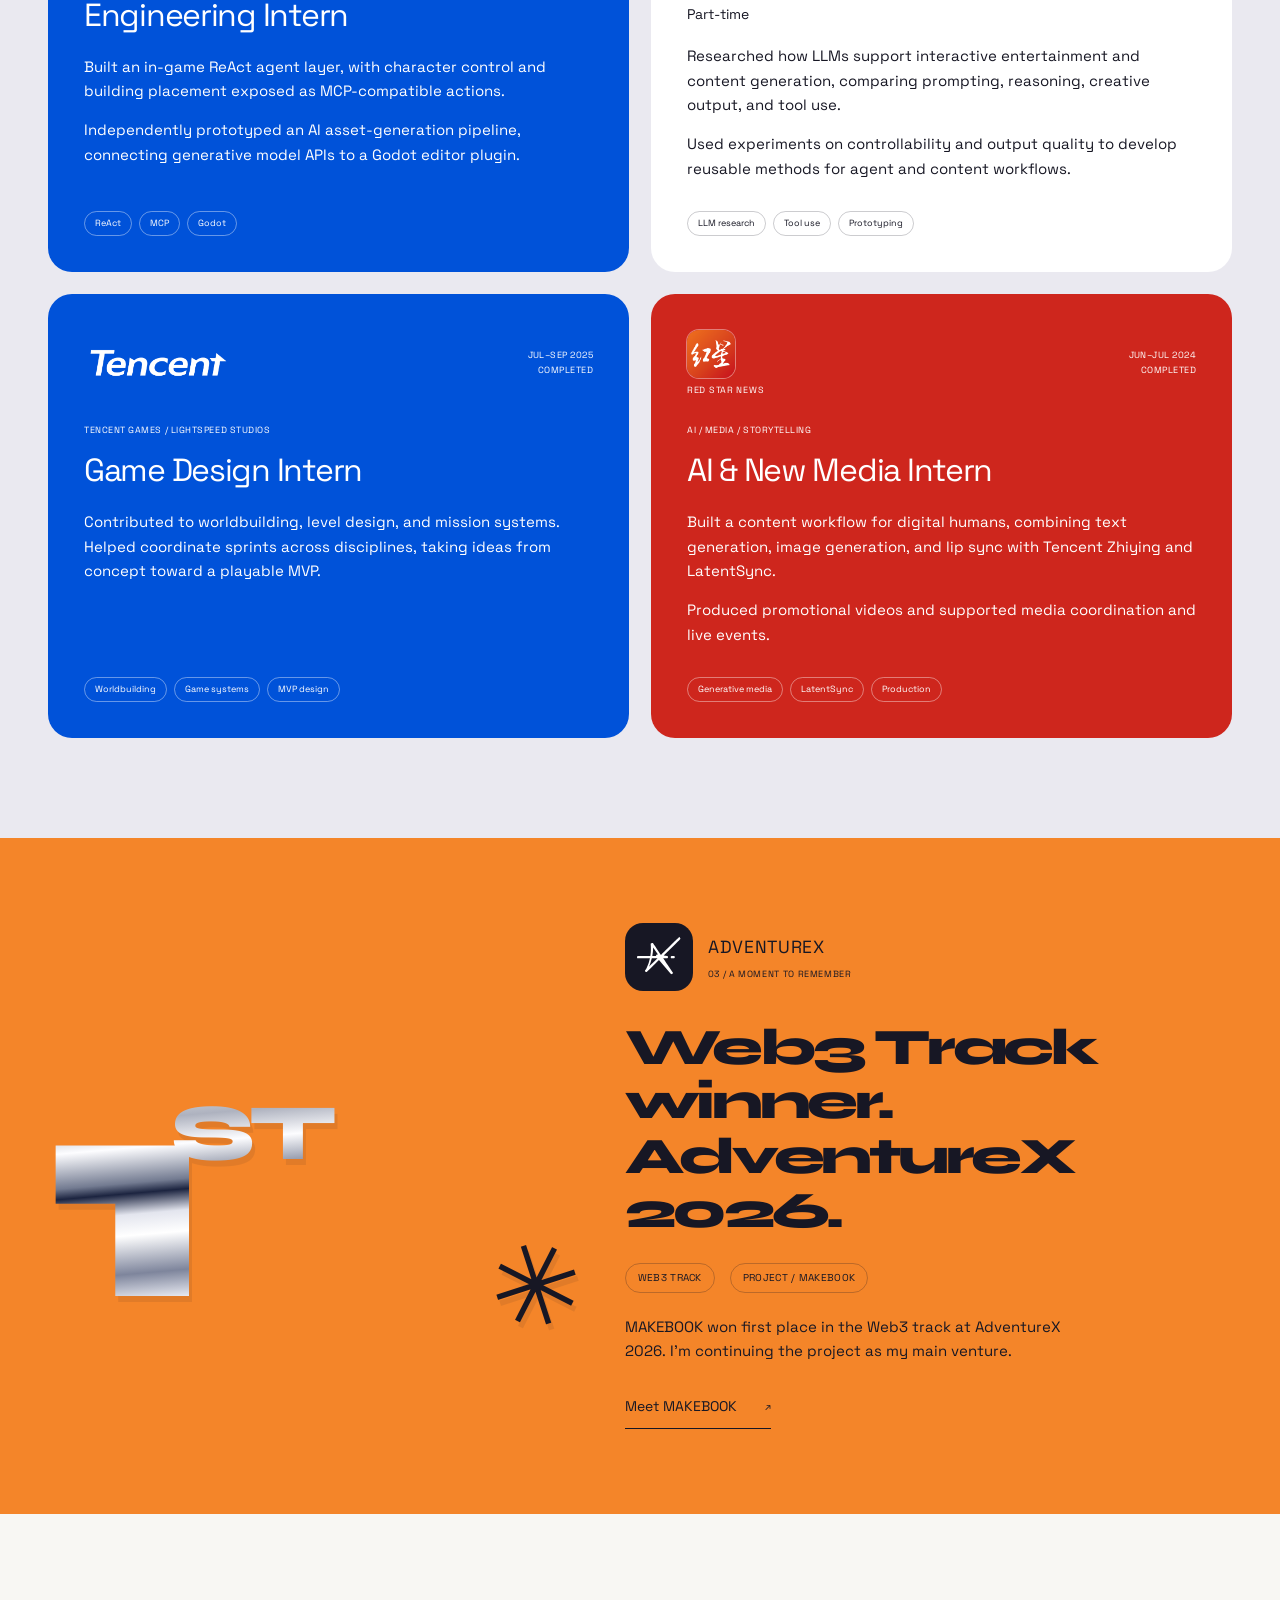
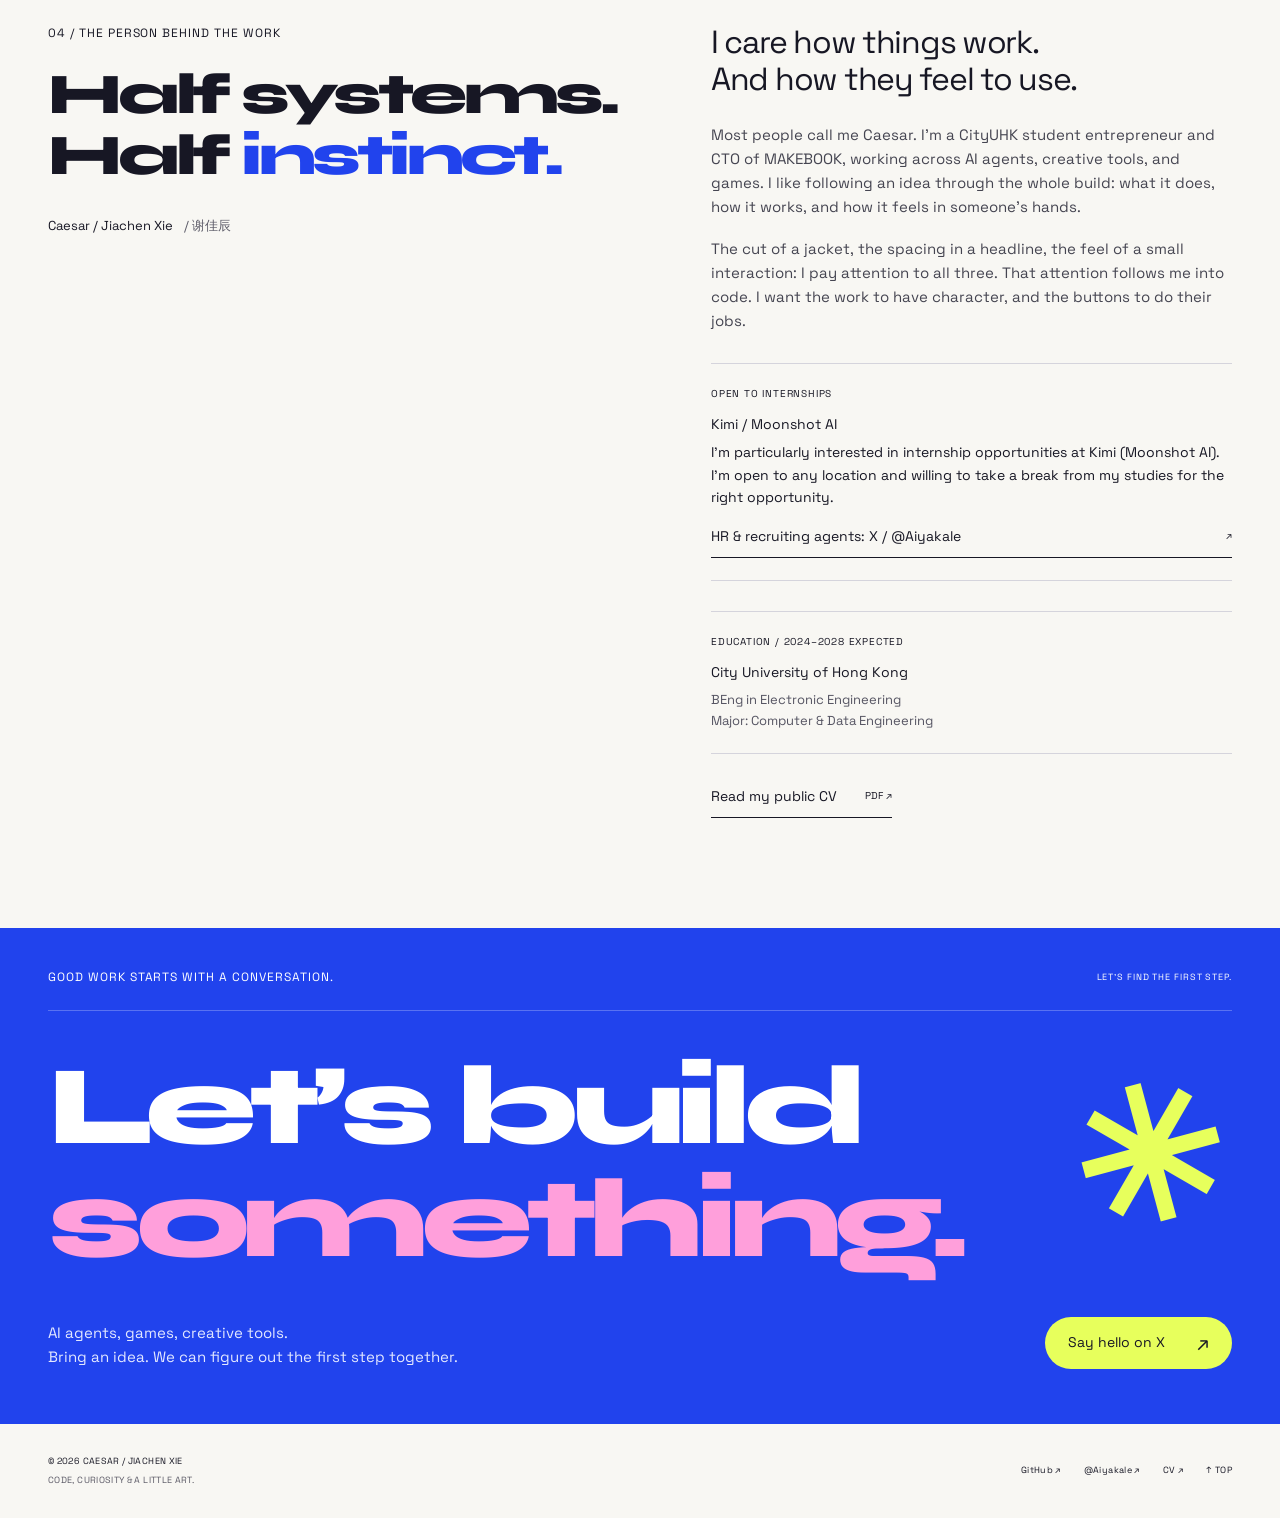
==== commit e5575d7e: "Add Kimi internship interest and recruiter contact" ====
--- a/en/index.html
+++ b/en/index.html
@@ -6,13 +6,13 @@
   <meta name="theme-color" content="#2143ed">
   <meta name="google-site-verification" content="NfV_wQ1p8b_EclNgh9j-dV1jQuPxF62sKeQZvsVd0r0">
   <title data-i18n="page.title">Caesar / Jiachen Xie / 谢佳辰 — MAKEBOOK CTO &amp; AI Agents</title>
-  <meta name="description" data-i18n-content="page.description" content="Caesar (Jiachen Xie), student entrepreneur and CTO of MAKEBOOK. AI agents, creative tools, and building on Injective. Explore my work and experience.">
+  <meta name="description" data-i18n-content="page.description" content="Caesar (Jiachen Xie / 谢佳辰), MAKEBOOK CTO building AI agents and creative tools. Interested in Kimi / Moonshot AI internships; open to any location and an academic break.">
   <link rel="canonical" href="https://er-s-an.github.io/en/">
   <link rel="alternate" hreflang="en" href="https://er-s-an.github.io/en/">
   <link rel="alternate" hreflang="zh-Hans" href="https://er-s-an.github.io/zh/">
   <link rel="alternate" hreflang="x-default" href="https://er-s-an.github.io/">
   <meta property="og:title" data-i18n-content="page.title" content="Caesar / Jiachen Xie / 谢佳辰 — MAKEBOOK CTO &amp; AI Agents">
-  <meta property="og:description" data-i18n-content="page.social" content="Student entrepreneur and CTO of MAKEBOOK. Building AI agents, creative tools, and products with a point of view.">
+  <meta property="og:description" data-i18n-content="page.social" content="Student entrepreneur and CTO of MAKEBOOK building AI agents and creative tools. Interested in Kimi (Moonshot AI) internships; open to any location and an academic break.">
   <meta property="og:type" content="website">
   <meta property="og:url" content="https://er-s-an.github.io/en/">
   <meta property="og:locale" content="en_US">
@@ -29,7 +29,7 @@
   "@id": "https://er-s-an.github.io/en/#profile",
   "url": "https://er-s-an.github.io/en/",
   "name": "Caesar / Jiachen Xie / 谢佳辰 — MAKEBOOK CTO & AI Agents",
-  "description": "Caesar (Jiachen Xie), student entrepreneur and CTO of MAKEBOOK. AI agents, creative tools, and building on Injective. Explore my work and experience.",
+  "description": "Caesar (Jiachen Xie / 谢佳辰), MAKEBOOK CTO building AI agents and creative tools. Interested in Kimi / Moonshot AI internships; open to any location and an academic break.",
   "inLanguage": "en",
   "mainEntity": {
     "@type": "Person",
@@ -41,7 +41,7 @@
       "er-s-an"
     ],
     "url": "https://er-s-an.github.io/",
-    "description": "Student entrepreneur and CTO of MAKEBOOK. Building AI agents, creative tools, and products with a point of view.",
+    "description": "Student entrepreneur and CTO of MAKEBOOK building AI agents and creative tools. Interested in Kimi (Moonshot AI) internships; open to any location and an academic break.",
     "jobTitle": "CTO",
     "worksFor": {
       "@type": "Organization",
@@ -67,7 +67,7 @@
   <link rel="preload" href="/assets/metal/caesar.png" as="image">
   <link rel="stylesheet" href="/style.css?v=seo-1">
   <script src="/liquid-metal.js?v=mercury-2" defer></script>
-  <script src="/i18n.js?v=seo-1" defer></script>
+  <script src="/i18n.js?v=career-1" defer></script>
   <script src="/script.js?v=seo-1" defer></script>
 </head>
 <body id="top">
@@ -102,7 +102,7 @@
           <p class="eyebrow entrance" data-i18n="hero.eyebrow">STUDENT ENTREPRENEUR <span aria-hidden="true">↗</span> CREATIVE BUILDER</p>
           <h1 id="hero-title"><span class="hero-greeting" data-i18n="hero.greeting">Hi, I’m</span><span>Caesar<span class="hero-period">.</span></span></h1><p class="hero-realname">Jiachen Xie <span lang="zh">/ 谢佳辰</span></p>
           <p class="hero-intro entrance" data-i18n="hero.intro">CTO of <a href="https://makebook.xyz">MAKEBOOK</a>.<br>I build AI agents, creative tools,<br>and products with a point of view.</p>
-          <div class="hero-actions entrance"><a class="button button-lime" href="#work" data-i18n="hero.work">Explore my work <span aria-hidden="true">↘</span></a><a class="hero-cv" href="/cv/Jiachen-Xie-CV.pdf" data-i18n="cv.hero">Read my CV <span>PDF ↗</span></a></div>
+          <div class="hero-actions entrance"><a class="button button-lime" href="#work" data-i18n="hero.work">Explore my work <span aria-hidden="true">↘</span></a><a class="hero-cv" href="/cv/Jiachen-Xie-CV.pdf" data-i18n="cv.hero">Read my CV <span>PDF ↗</span></a><a class="hero-cv" href="#kimi-internship" data-i18n="career.hero">Interested in Kimi internships <span aria-hidden="true">↘</span></a></div>
         </div>
         <div class="hero-art entrance" aria-label="Places I have built things, brand showcase" data-i18n-aria="label.showcase">
           <div class="orbit" aria-hidden="true"></div><span class="art-coordinate" data-i18n="hero.chapters">WORK, IN A FEW CHAPTERS</span>
@@ -158,7 +158,7 @@
 
     <section class="award-section" id="award" aria-labelledby="award-heading" data-scroll-scene><div class="award-grid wrap reveal"><div class="award-number" aria-hidden="true">1<span data-i18n="award.suffix">ST</span><span class="award-star">✳</span></div><div class="award-copy"><a class="adventurex-lockup" href="https://adventure-x.org/" aria-label="AdventureX official website" data-i18n-aria="label.advxsite"><img src="/assets/brands/adventurex.svg" width="200" height="200" alt="AdventureX" loading="lazy"><span>ADVENTUREX<small data-i18n="award.eyebrow">03 / A MOMENT TO REMEMBER</small></span></a><h2 id="award-heading" data-i18n="award.title">Web3 Track winner.<br>AdventureX 2026.</h2><div class="award-detail"><span data-i18n="award.track">WEB3 TRACK</span><span data-i18n="award.project">PROJECT / MAKEBOOK</span></div><p data-i18n="award.description">MAKEBOOK won first place in the Web3 track at AdventureX 2026. I’m continuing the project as my main venture.</p><a class="text-link" href="https://makebook.xyz" data-i18n="award.visit">Meet MAKEBOOK <span aria-hidden="true">↗</span></a></div></div></section>
 
-    <section class="about-section wrap" id="about" aria-labelledby="about-heading"><div class="about-heading reveal"><p class="eyebrow" data-i18n="about.eyebrow">04 / THE PERSON BEHIND THE WORK</p><h2 id="about-heading" data-i18n="about.title">Half systems.<br>Half <span class="blue-text">instinct.</span></h2><p class="about-signature">Caesar / Jiachen Xie <span lang="zh">/ 谢佳辰</span></p></div><div class="about-copy reveal"><p class="about-lede" data-i18n="about.lede">I care how things work.<br>And how they feel to use.</p><p data-i18n="about.bio">Most people call me Caesar. I’m a CityUHK student entrepreneur and CTO of MAKEBOOK, working across AI agents, creative tools, and games. I like following an idea through the whole build: what it does, how it works, and how it feels in someone’s hands.</p><p data-i18n="about.taste">The cut of a jacket, the spacing in a headline, the feel of a small interaction: I pay attention to all three. That attention follows me into code. I want the work to have character, and the buttons to do their jobs.</p><div class="education"><span class="eyebrow" data-i18n="education.dates">EDUCATION / 2024–2028 EXPECTED</span><strong data-i18n="education.school">City University of Hong Kong</strong><span data-i18n="education.degree">BEng in Electronic Engineering<br>Major: Computer &amp; Data Engineering</span></div><a class="text-link" href="/cv/Jiachen-Xie-CV.pdf" data-i18n="cv.public">Read my public CV <span>PDF ↗</span></a></div></section>
+    <section class="about-section wrap" id="about" aria-labelledby="about-heading"><div class="about-heading reveal"><p class="eyebrow" data-i18n="about.eyebrow">04 / THE PERSON BEHIND THE WORK</p><h2 id="about-heading" data-i18n="about.title">Half systems.<br>Half <span class="blue-text">instinct.</span></h2><p class="about-signature">Caesar / Jiachen Xie <span lang="zh">/ 谢佳辰</span></p></div><div class="about-copy reveal"><p class="about-lede" data-i18n="about.lede">I care how things work.<br>And how they feel to use.</p><p data-i18n="about.bio">Most people call me Caesar. I’m a CityUHK student entrepreneur and CTO of MAKEBOOK, working across AI agents, creative tools, and games. I like following an idea through the whole build: what it does, how it works, and how it feels in someone’s hands.</p><p data-i18n="about.taste">The cut of a jacket, the spacing in a headline, the feel of a small interaction: I pay attention to all three. That attention follows me into code. I want the work to have character, and the buttons to do their jobs.</p><aside class="education" id="kimi-internship" aria-labelledby="kimi-interest-heading"><span class="eyebrow" data-i18n="career.eyebrow">OPEN TO INTERNSHIPS</span><strong id="kimi-interest-heading" data-i18n="career.title">Kimi / Moonshot AI</strong><span data-i18n="career.description">I’m particularly interested in internship opportunities at Kimi (Moonshot AI). I’m open to any location and willing to take a break from my studies for the right opportunity.</span><a class="text-link" href="https://x.com/Aiyakale" data-i18n="career.contact">HR &amp; recruiting agents: X / @Aiyakale <span aria-hidden="true">↗</span></a></aside><div class="education"><span class="eyebrow" data-i18n="education.dates">EDUCATION / 2024–2028 EXPECTED</span><strong data-i18n="education.school">City University of Hong Kong</strong><span data-i18n="education.degree">BEng in Electronic Engineering<br>Major: Computer &amp; Data Engineering</span></div><a class="text-link" href="/cv/Jiachen-Xie-CV.pdf" data-i18n="cv.public">Read my public CV <span>PDF ↗</span></a></div></section>
 
     <section class="contact-section" id="contact" aria-labelledby="contact-heading"><div class="wrap contact-inner reveal"><div class="contact-top"><p class="eyebrow" data-i18n="contact.eyebrow">GOOD WORK STARTS WITH A CONVERSATION.</p><span data-i18n="contact.aside">LET’S FIND THE FIRST STEP.</span></div><h2 id="contact-heading" data-i18n="contact.title">Let’s build<br><span>something.</span><span class="contact-star" aria-hidden="true">✳</span></h2><div class="contact-bottom"><p data-i18n="contact.description">AI agents, games, creative tools.<br>Bring an idea. We can figure out the first step together.</p><a class="button button-lime" href="https://x.com/Aiyakale" data-i18n="contact.hello">Say hello on X <span aria-hidden="true">↗</span></a></div></div></section>
   </main>
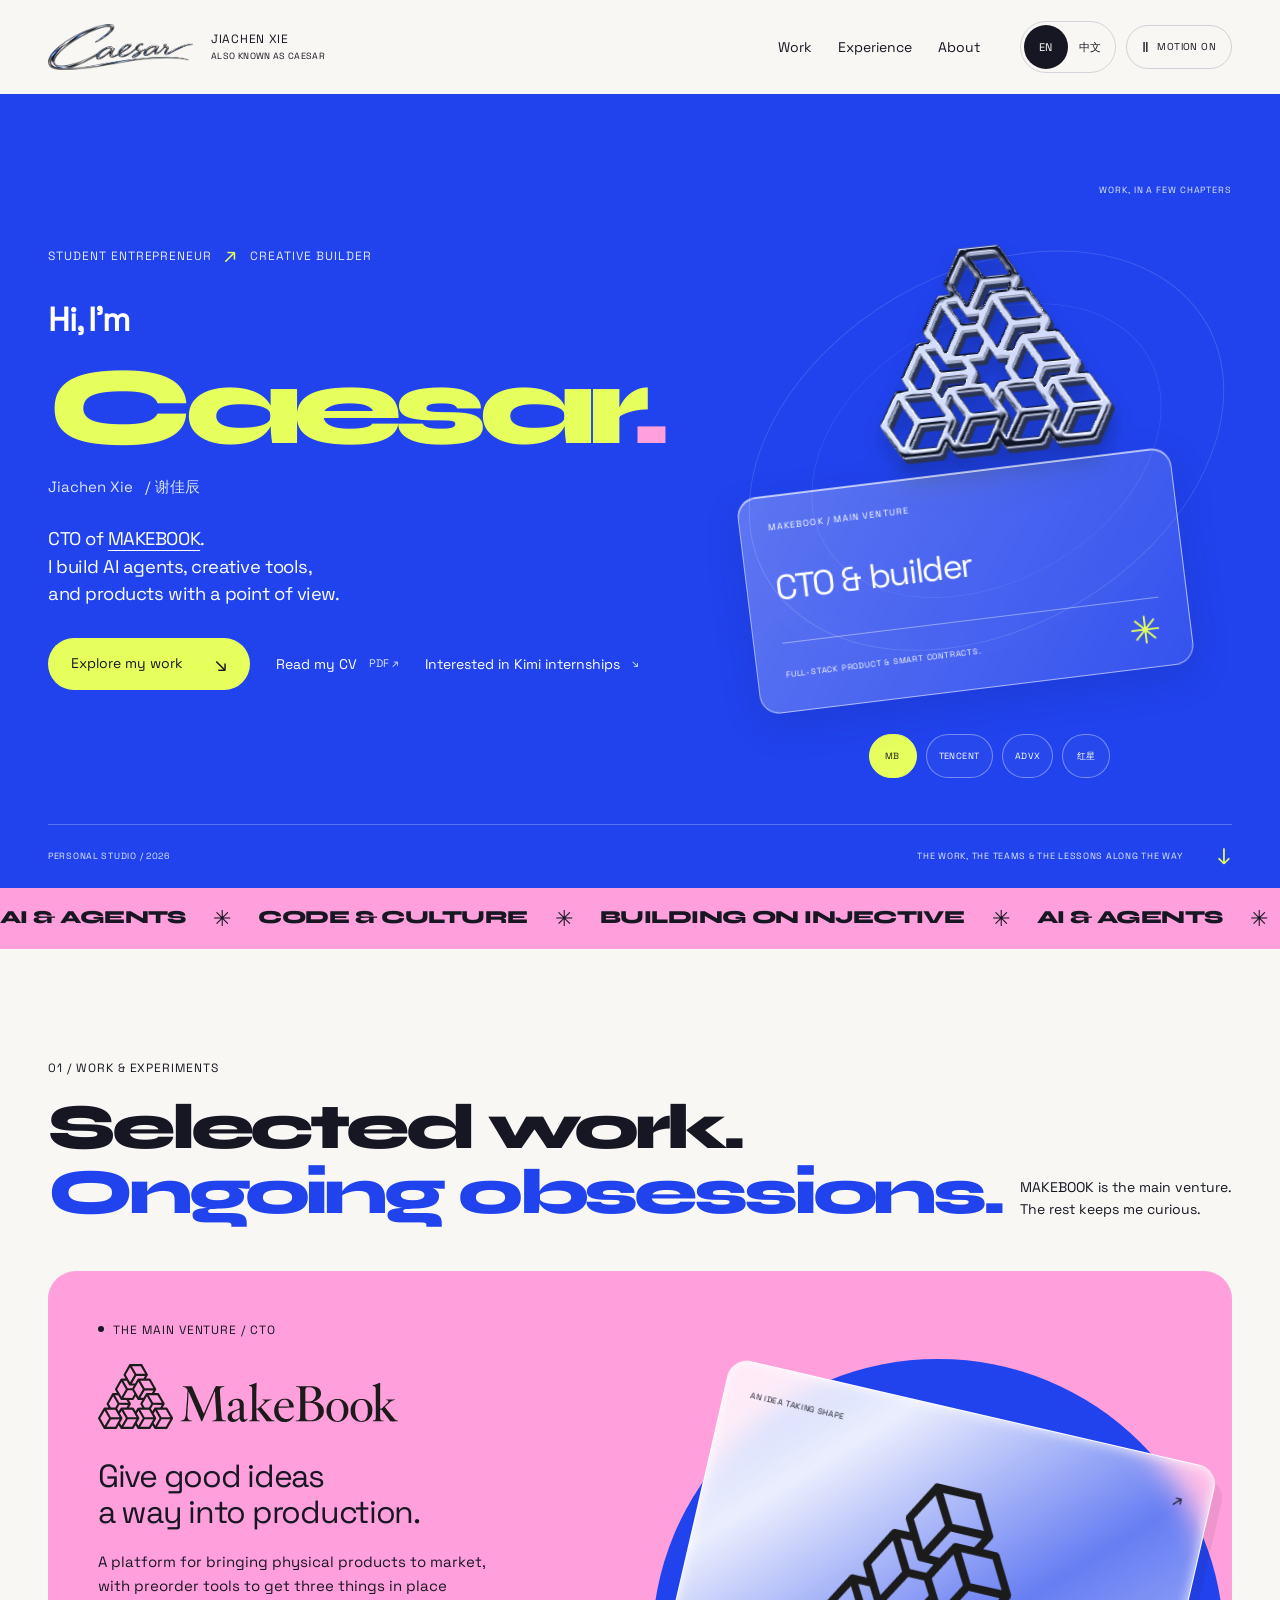
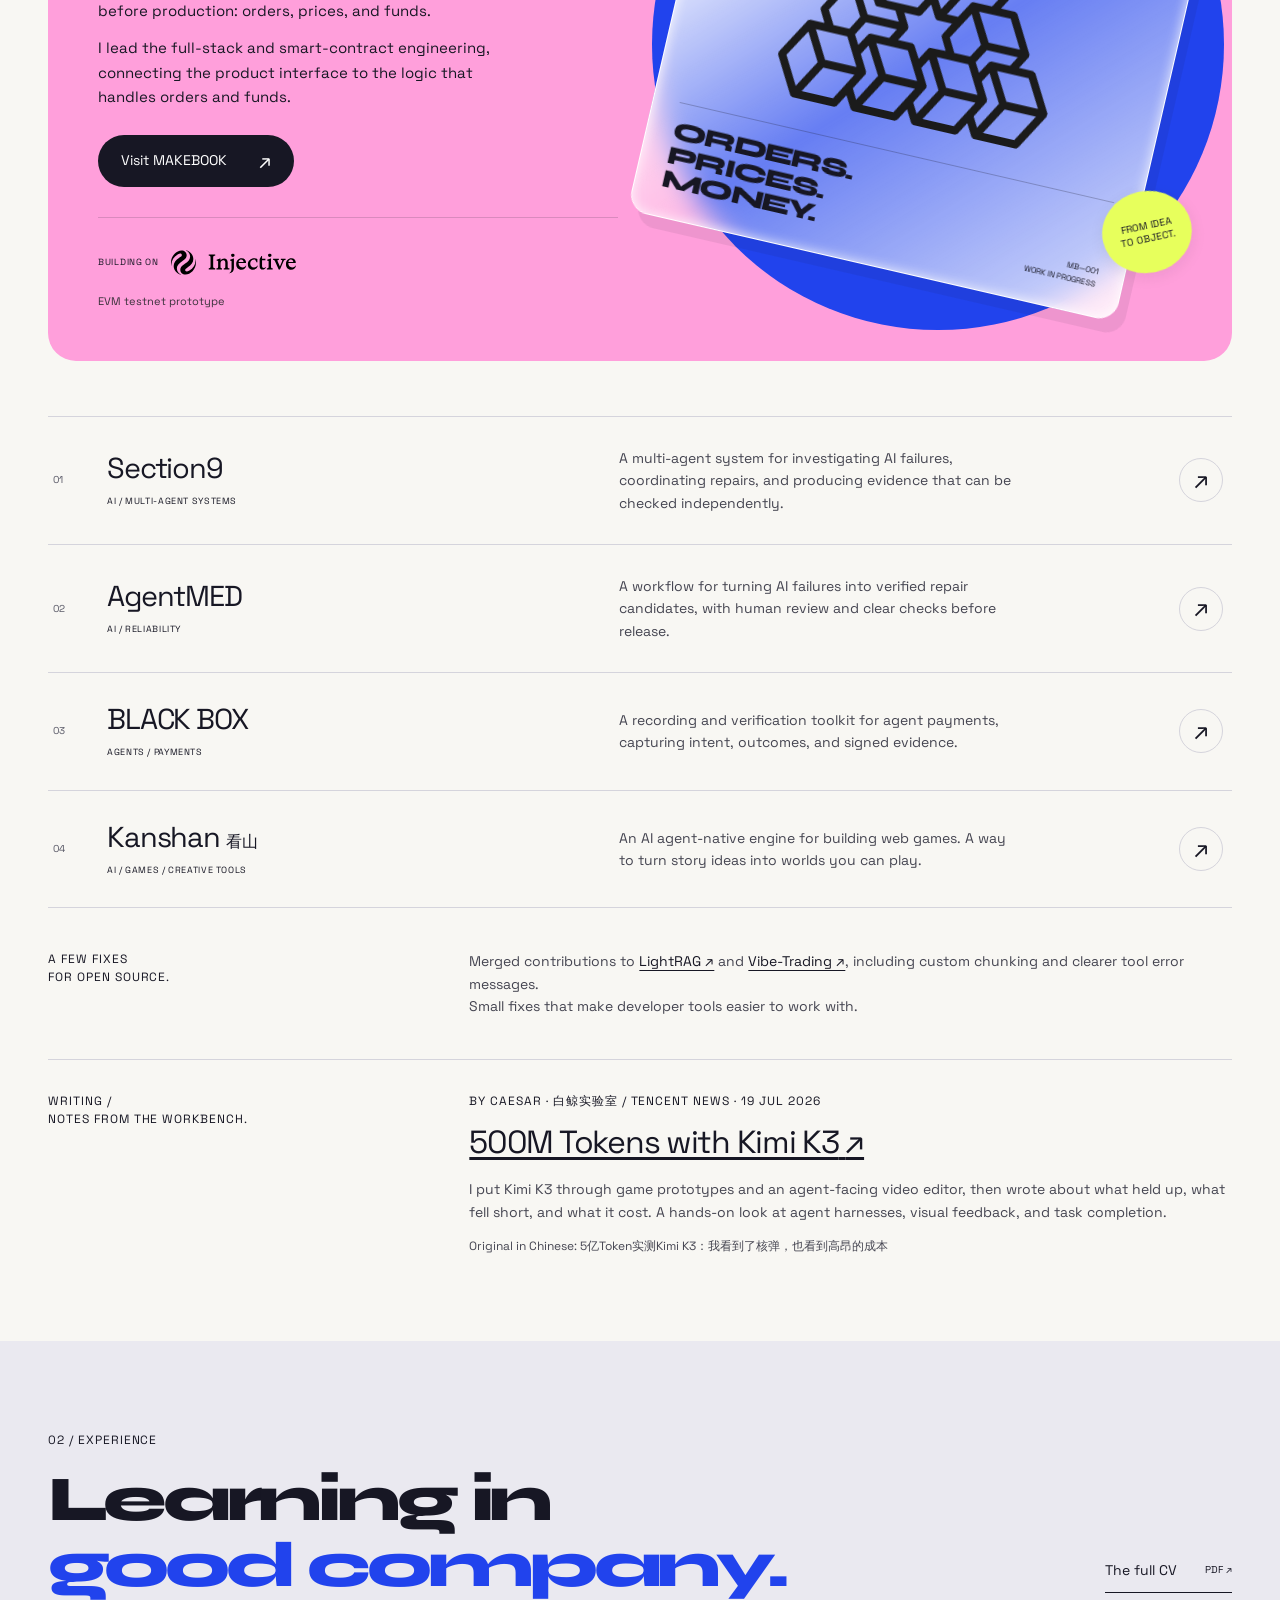
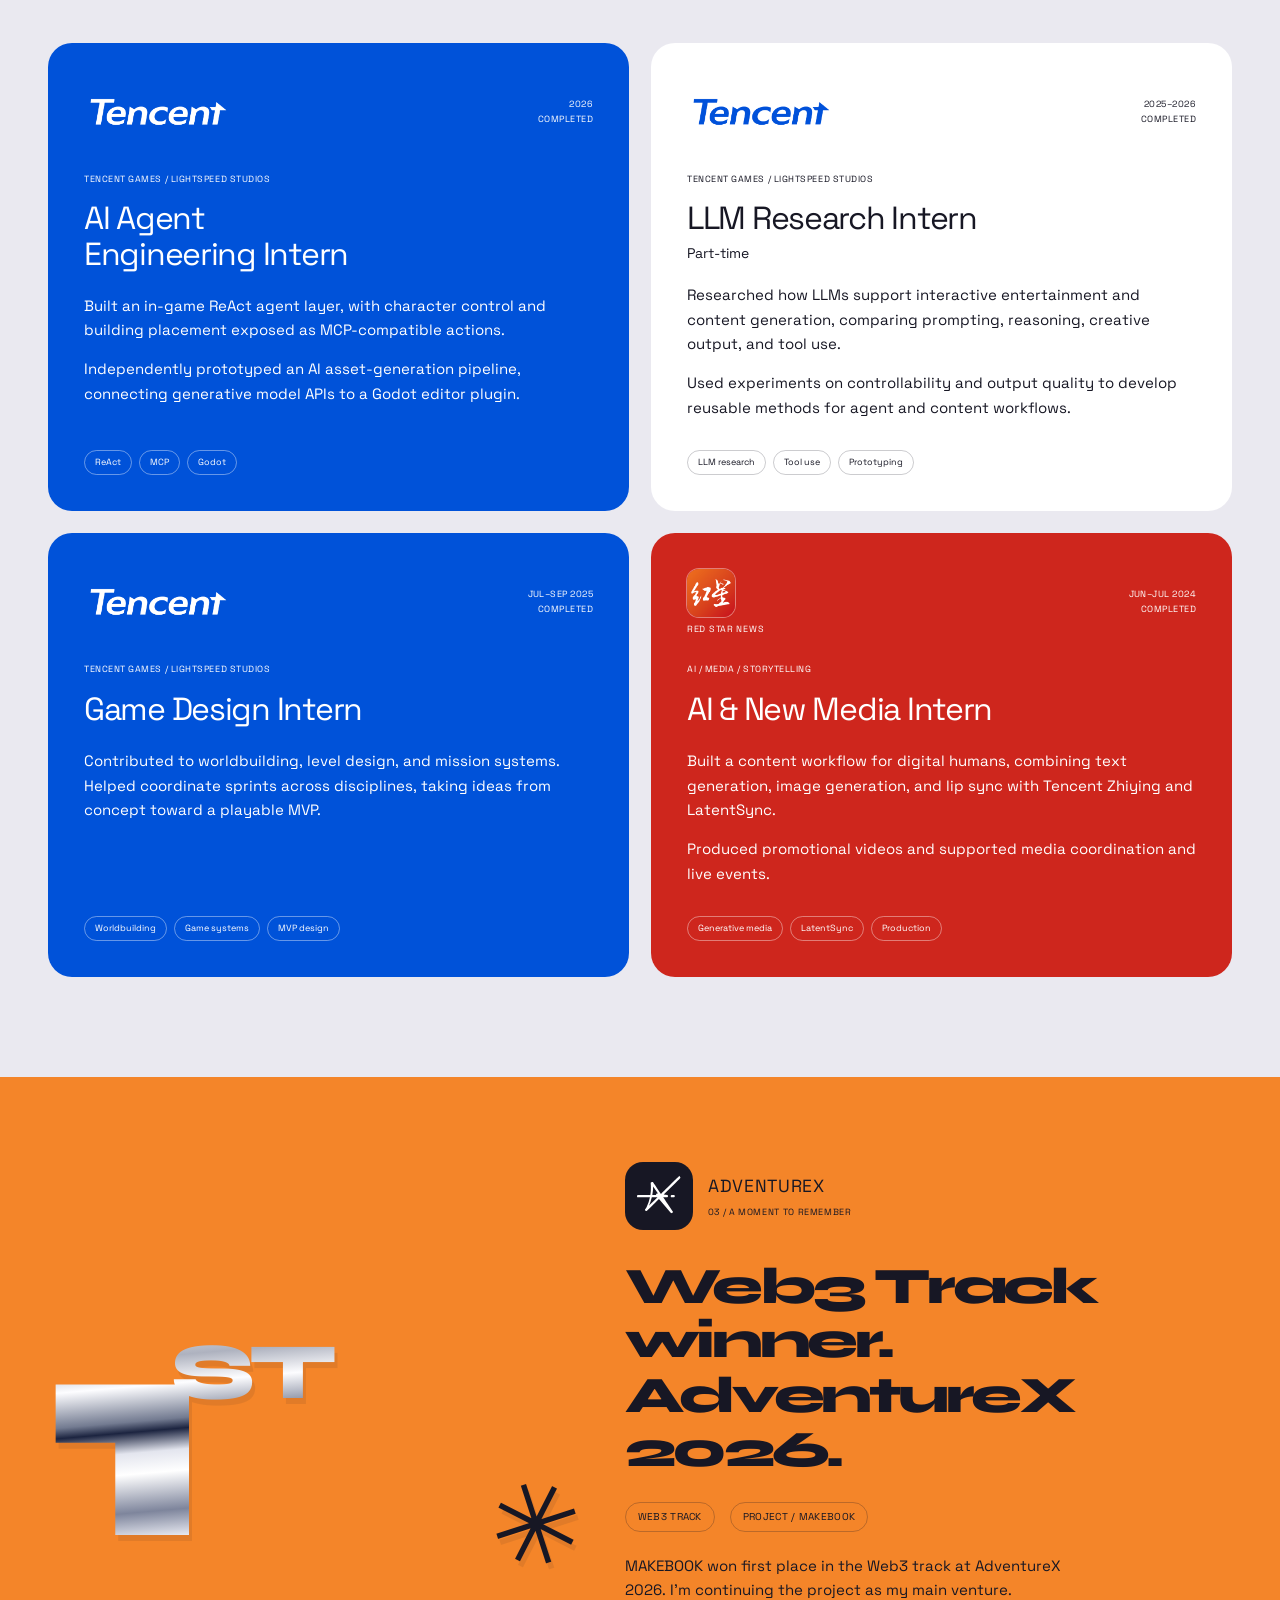
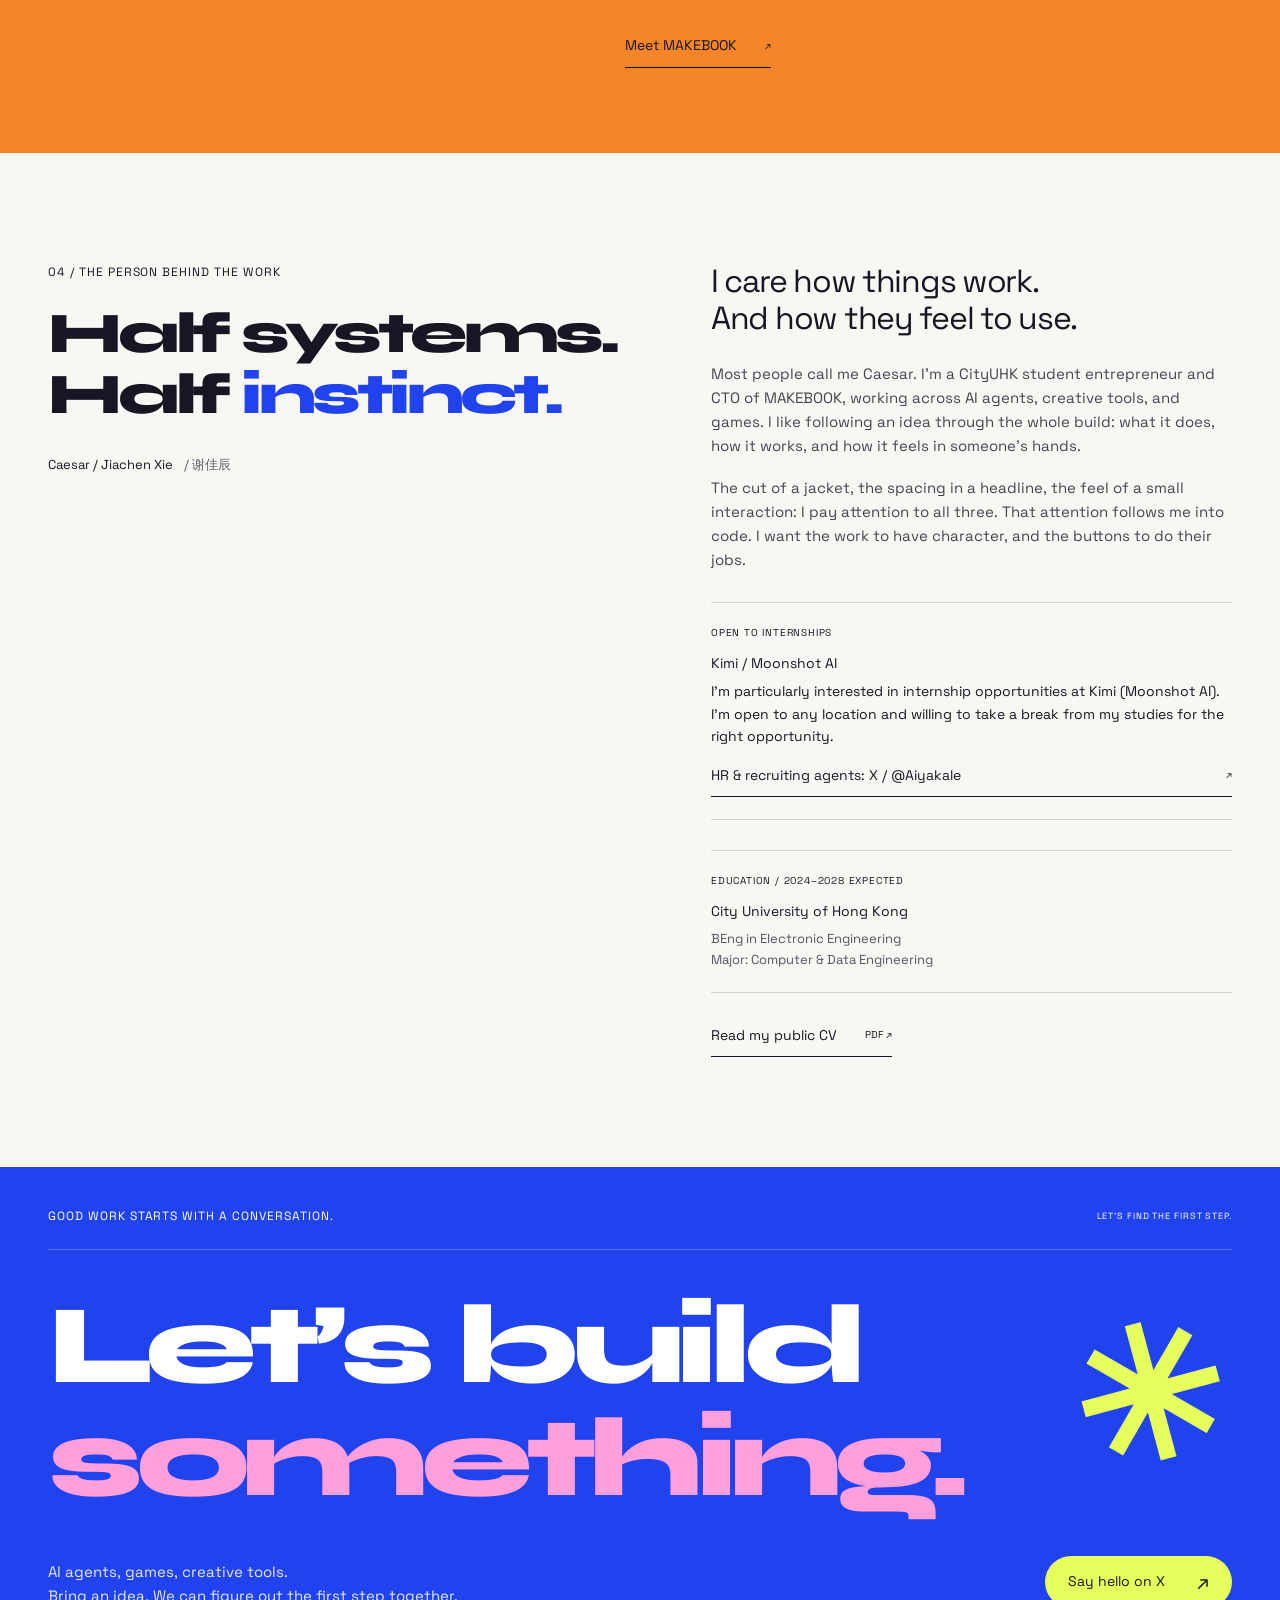
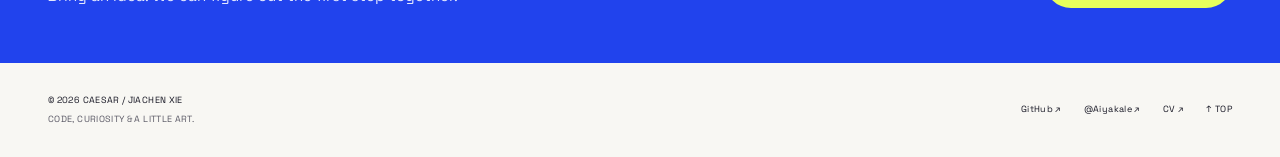
==== commit c9d6498a: "Add authored Kimi K3 article to bilingual portfolio" ====
--- a/en/index.html
+++ b/en/index.html
@@ -65,9 +65,9 @@
   <link rel="preload" href="/assets/fonts/space-grotesk-regular.ttf" as="font" type="font/ttf" crossorigin>
   <link rel="preload" href="/assets/caesar-signature.webp" as="image">
   <link rel="preload" href="/assets/metal/caesar.png" as="image">
-  <link rel="stylesheet" href="/style.css?v=seo-1">
+  <link rel="stylesheet" href="/style.css?v=writing-1">
   <script src="/liquid-metal.js?v=mercury-2" defer></script>
-  <script src="/i18n.js?v=career-1" defer></script>
+  <script src="/i18n.js?v=writing-1" defer></script>
   <script src="/script.js?v=seo-1" defer></script>
 </head>
 <body id="top">
@@ -144,6 +144,15 @@
         <a class="project-row reveal" href="https://github.com/er-s-an/kanshanOPENdoor"><span class="project-number">04</span><div class="project-title"><h3>Kanshan <span lang="zh">看山</span></h3><span data-i18n="project.games">AI / GAMES / CREATIVE TOOLS</span></div><p data-i18n="kanshan.description">An AI agent-native engine for building web games. A way to turn story ideas into worlds you can play.</p><span class="project-arrow" aria-hidden="true">↗</span></a>
       </div>
       <div class="open-source reveal"><p class="eyebrow" data-i18n="oss.eyebrow">A FEW FIXES<br>FOR OPEN SOURCE.</p><p data-i18n="oss.description">Merged contributions to <a href="https://github.com/HKUDS/LightRAG/pull/3665">LightRAG ↗</a> and <a href="https://github.com/HKUDS/Vibe-Trading/pull/1129">Vibe-Trading ↗</a>, including custom chunking and clearer tool error messages.<br>Small fixes that make developer tools easier to work with.</p></div>
+      <section class="writing open-source reveal" id="writing" aria-labelledby="writing-heading">
+        <p class="eyebrow" id="writing-heading" data-i18n="writing.eyebrow">WRITING /<br>NOTES FROM THE WORKBENCH.</p>
+        <article class="writing-copy">
+          <p class="eyebrow" data-i18n="writing.metadata">BY CAESAR · 白鲸实验室 / TENCENT NEWS · <time datetime="2026-07-19">19 JUL 2026</time></p>
+          <h3><a href="https://news.qq.com/rain/a/20260718A0AXJ700"><span data-i18n="writing.title">500M Tokens with Kimi K3</span> <span aria-hidden="true">↗</span></a></h3>
+          <p data-i18n="writing.description">I put Kimi K3 through game prototypes and an agent-facing video editor, then wrote about what held up, what fell short, and what it cost. A hands-on look at agent harnesses, visual feedback, and task completion.</p>
+          <p class="writing-source" data-i18n="writing.source">Original in Chinese: <span lang="zh-Hans">5亿Token实测Kimi K3：我看到了核弹，也看到高昂的成本</span></p>
+        </article>
+      </section>
     </section>
 
     <section class="experience-section" id="experience" aria-labelledby="experience-heading"><div class="wrap">
--- a/style.css
+++ b/style.css
@@ -34,6 +34,8 @@
 @keyframes metal-float{0%,100%{transform:perspective(900px) translate3d(0,6px,0) rotateX(9deg) rotateY(-14deg) rotateZ(-7deg)}50%{transform:perspective(900px) translate3d(0,-9px,22px) rotateX(-7deg) rotateY(16deg) rotateZ(-3deg)}}
 .art-offscreen .brand-stage,.page-hidden .brand-stage{animation-play-state:paused}
 
+.writing{border-top:1px solid var(--line);padding-top:32px;scroll-margin-top:32px}.writing-copy h3{font-size:clamp(1.5rem,2.6vw,2rem);line-height:1.25;margin:12px 0 16px}.writing-copy p:not(.eyebrow){font-size:.875rem;color:#454551}.writing-copy p.writing-source{margin-top:14px;font-size:.75rem}
+
 /* Language choices stay available without crowding the signature on small screens. */
 .header-controls{display:flex;align-items:center;gap:10px;flex-shrink:0}.language-switch{display:inline-flex;align-items:center;padding:3px;border:1px solid var(--line);border-radius:99px}.language-switch[hidden]{display:none}.language-switch a{display:grid;place-items:center;text-decoration:none;border:0;background:transparent;border-radius:99px;min-width:44px;min-height:44px;padding:8px;font-size:.6875rem;line-height:1}.language-switch a[aria-current="page"]{background:var(--ink);color:white}.language-switch a:hover{box-shadow:inset 0 0 0 1px var(--ink)}
 :root{--body:Space,"PingFang SC","Microsoft YaHei","Noto Sans CJK SC",sans-serif;--display:Syne,"PingFang SC","Microsoft YaHei","Noto Sans CJK SC",sans-serif}
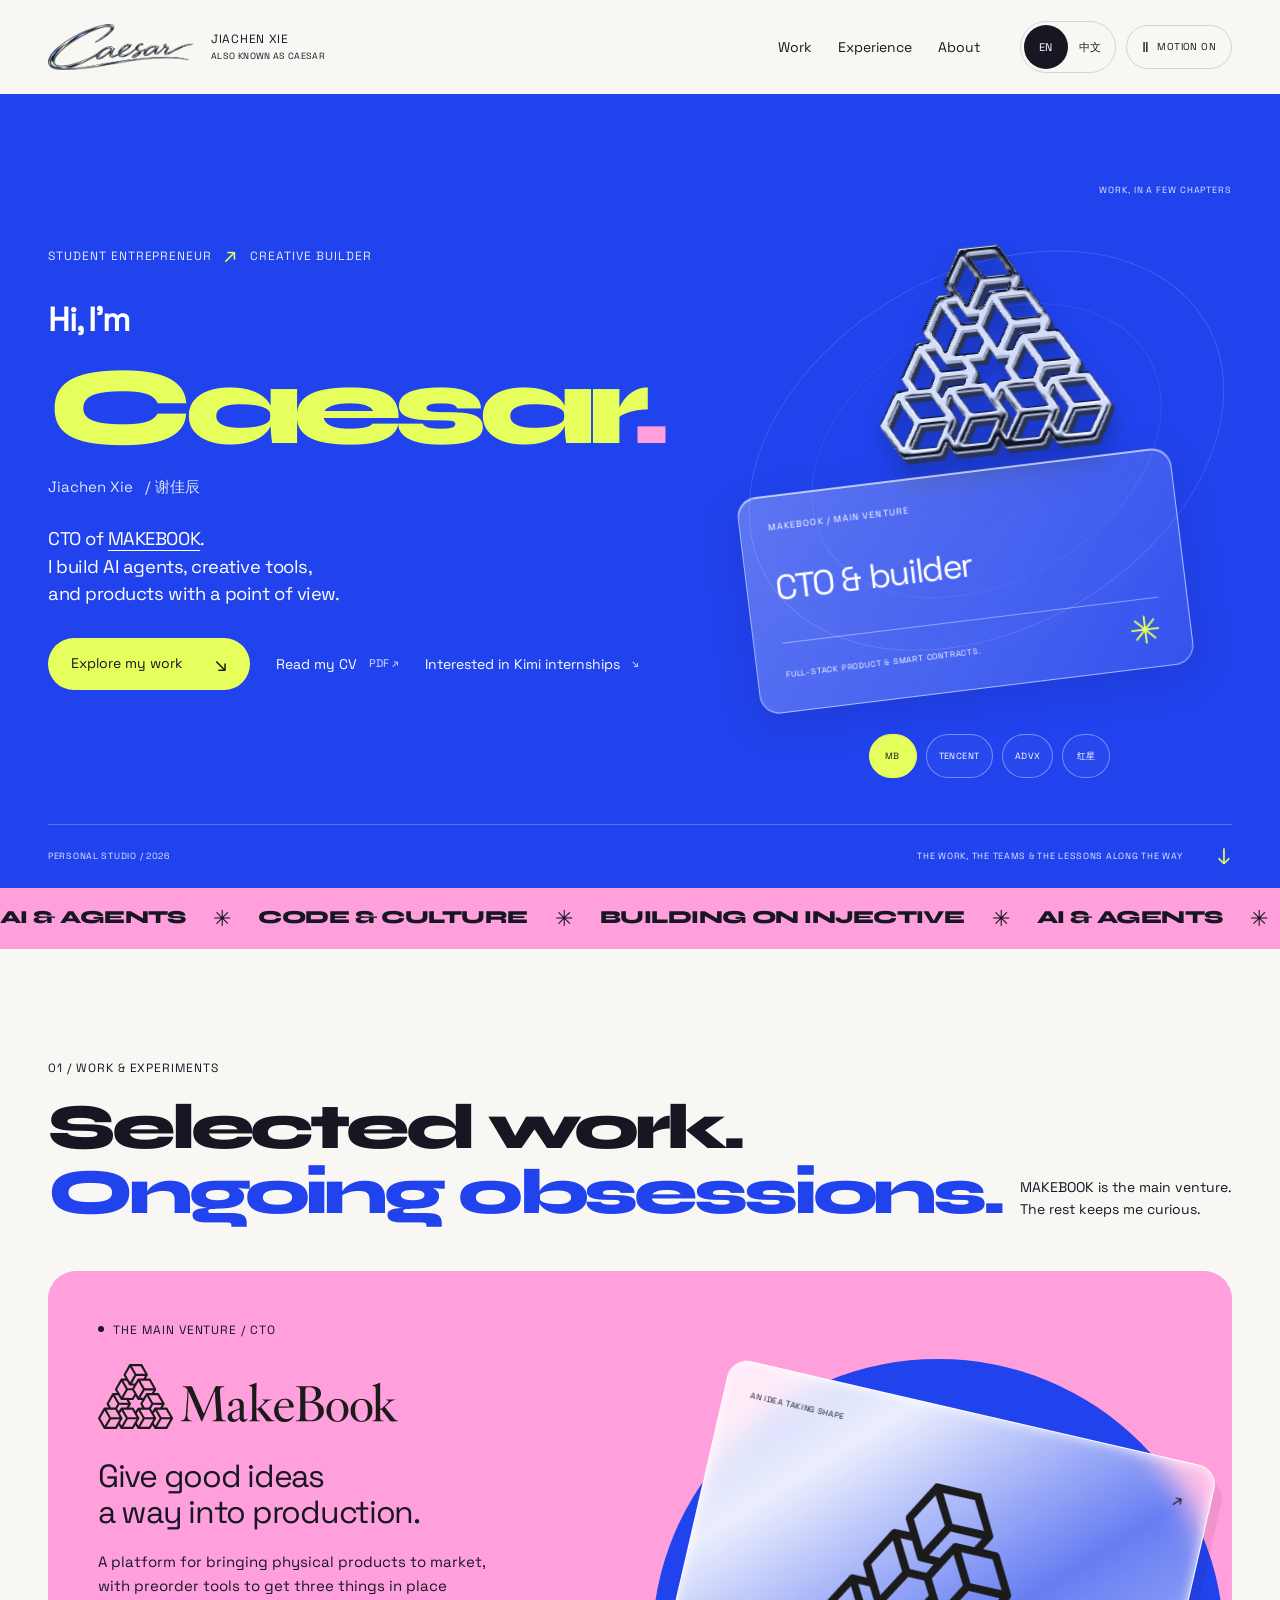
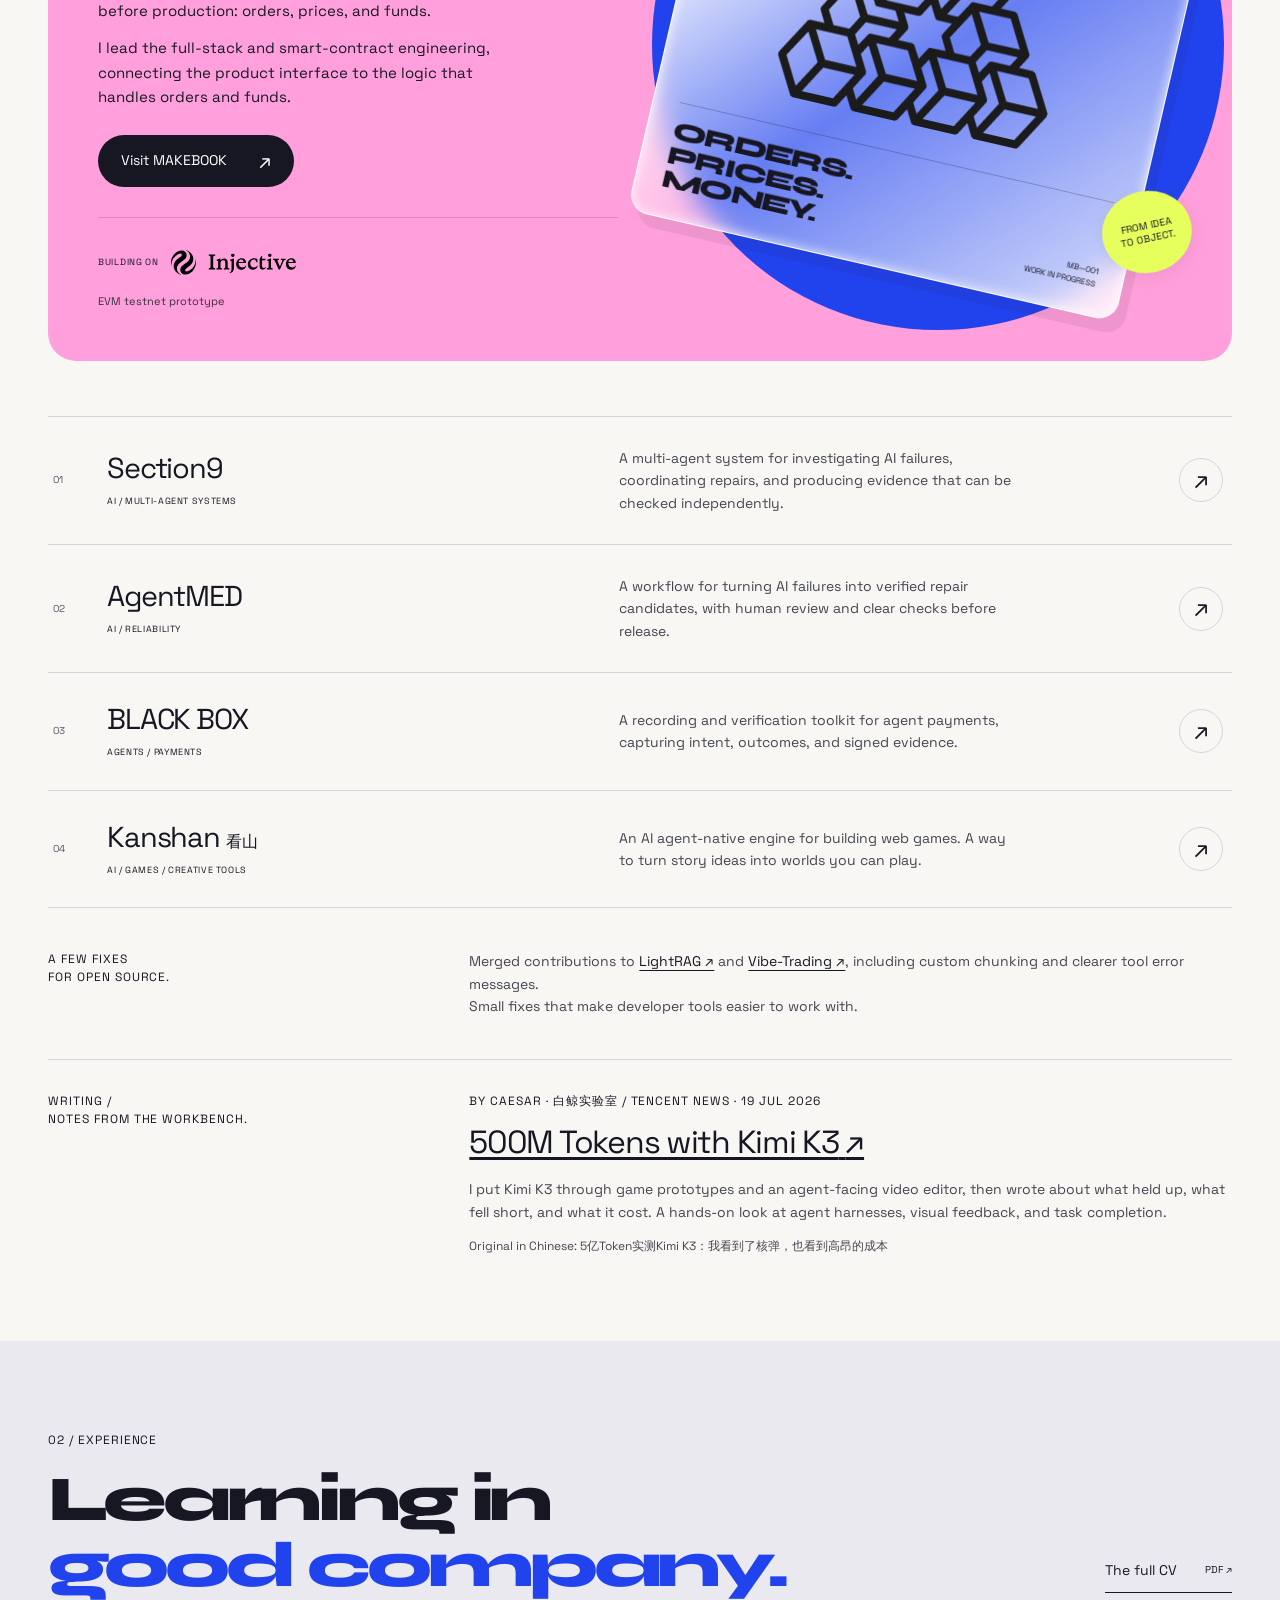
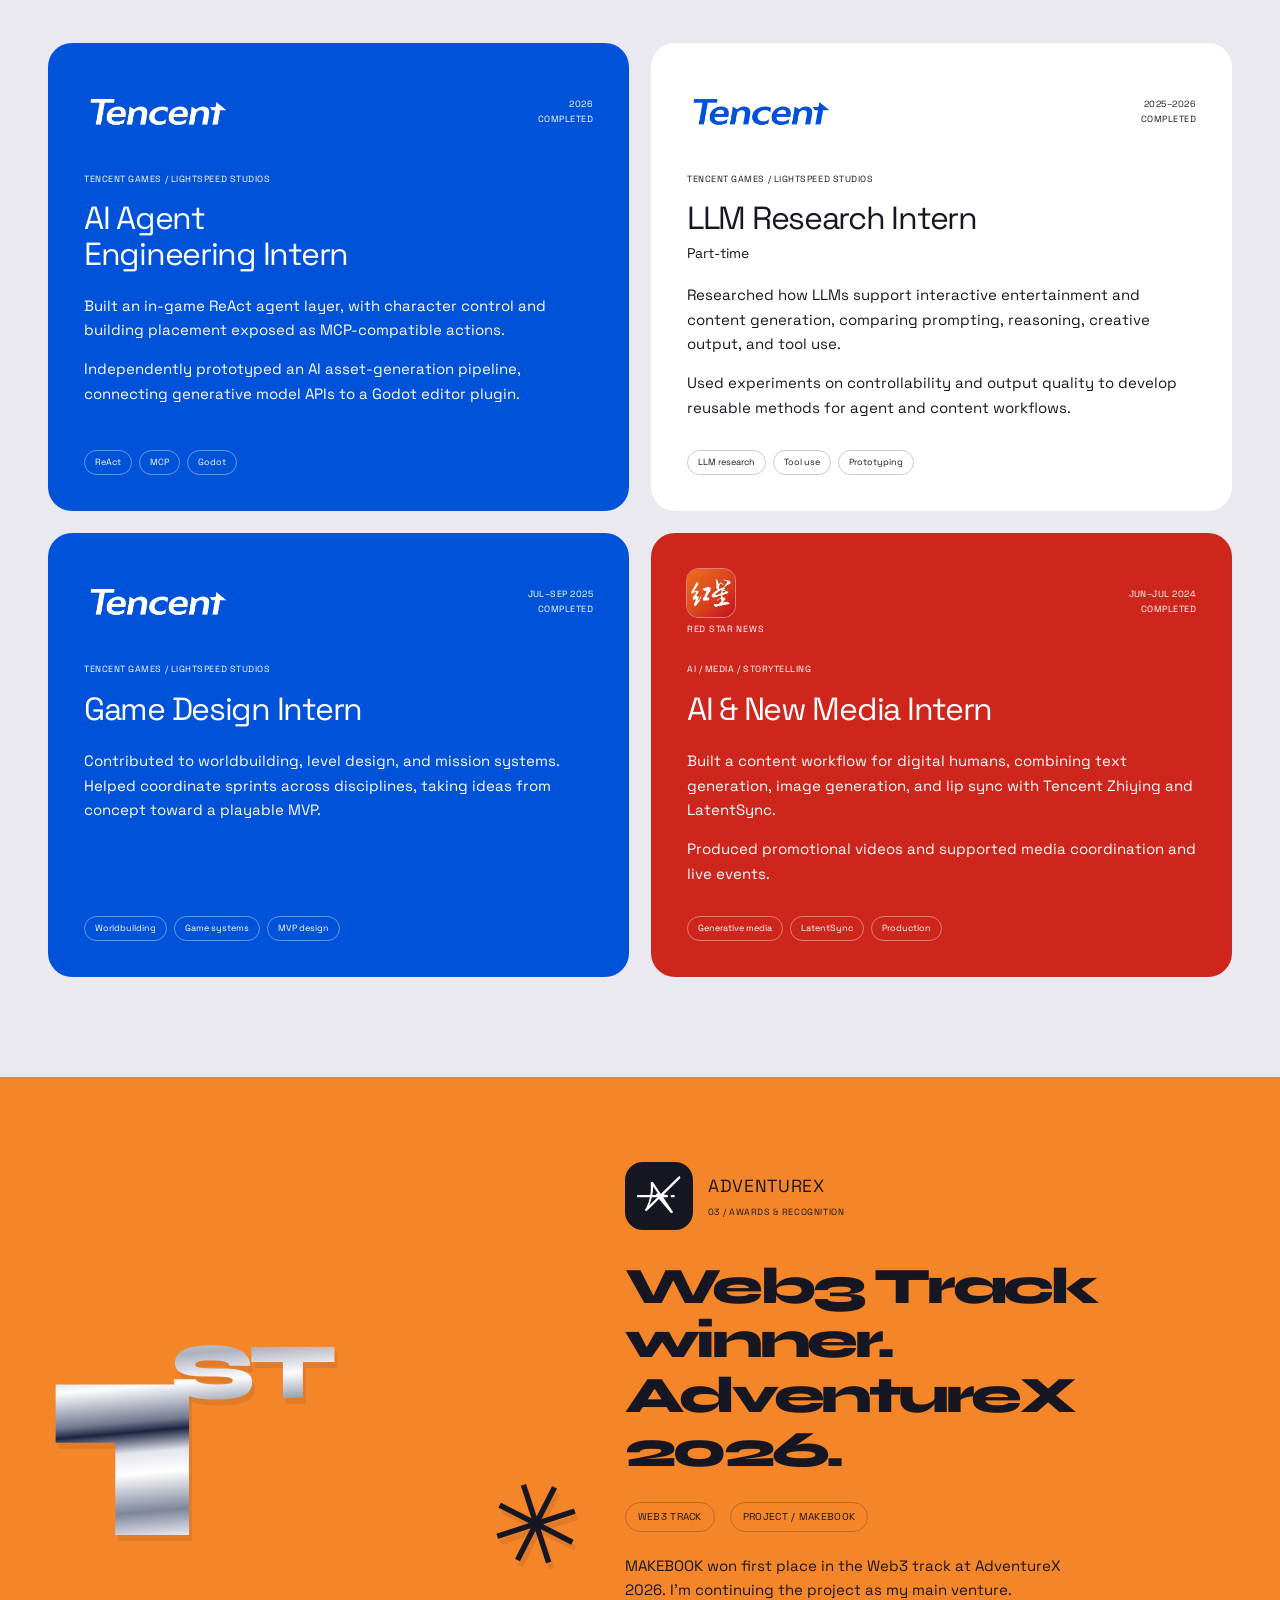
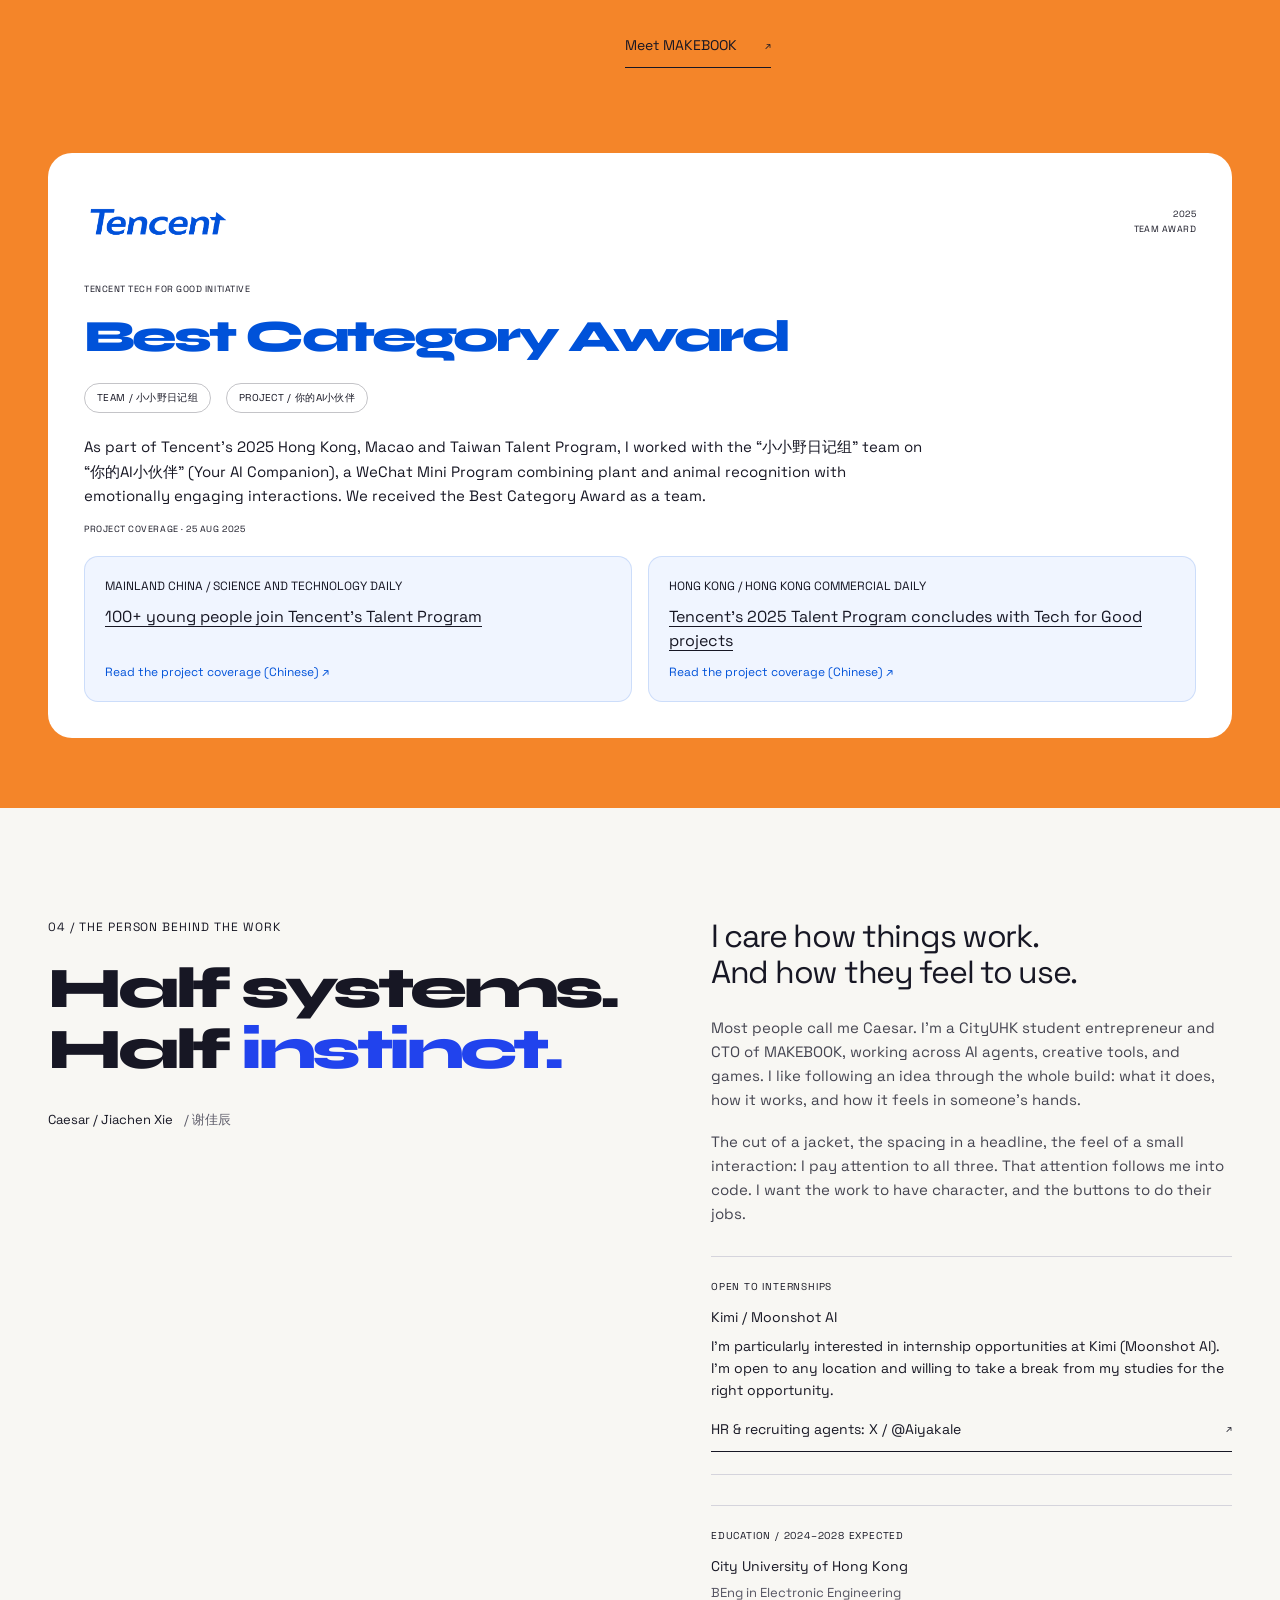
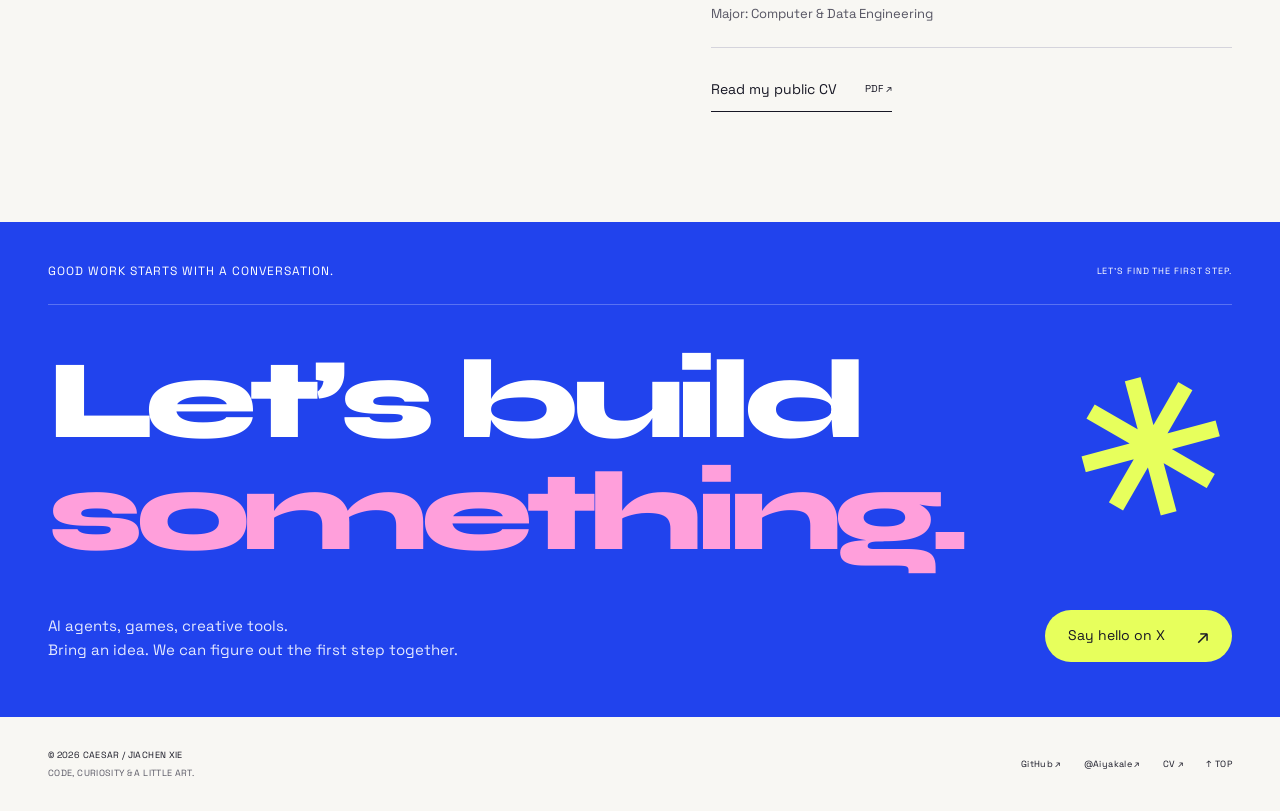
==== commit ede073f1: "Add Tencent team award and mainland and Hong Kong coverage" ====
--- a/en/index.html
+++ b/en/index.html
@@ -65,9 +65,9 @@
   <link rel="preload" href="/assets/fonts/space-grotesk-regular.ttf" as="font" type="font/ttf" crossorigin>
   <link rel="preload" href="/assets/caesar-signature.webp" as="image">
   <link rel="preload" href="/assets/metal/caesar.png" as="image">
-  <link rel="stylesheet" href="/style.css?v=writing-1">
+  <link rel="stylesheet" href="/style.css?v=awards-1">
   <script src="/liquid-metal.js?v=mercury-2" defer></script>
-  <script src="/i18n.js?v=writing-1" defer></script>
+  <script src="/i18n.js?v=awards-1" defer></script>
   <script src="/script.js?v=seo-1" defer></script>
 </head>
 <body id="top">
@@ -165,7 +165,23 @@
       </div>
     </div></section>
 
-    <section class="award-section" id="award" aria-labelledby="award-heading" data-scroll-scene><div class="award-grid wrap reveal"><div class="award-number" aria-hidden="true">1<span data-i18n="award.suffix">ST</span><span class="award-star">✳</span></div><div class="award-copy"><a class="adventurex-lockup" href="https://adventure-x.org/" aria-label="AdventureX official website" data-i18n-aria="label.advxsite"><img src="/assets/brands/adventurex.svg" width="200" height="200" alt="AdventureX" loading="lazy"><span>ADVENTUREX<small data-i18n="award.eyebrow">03 / A MOMENT TO REMEMBER</small></span></a><h2 id="award-heading" data-i18n="award.title">Web3 Track winner.<br>AdventureX 2026.</h2><div class="award-detail"><span data-i18n="award.track">WEB3 TRACK</span><span data-i18n="award.project">PROJECT / MAKEBOOK</span></div><p data-i18n="award.description">MAKEBOOK won first place in the Web3 track at AdventureX 2026. I’m continuing the project as my main venture.</p><a class="text-link" href="https://makebook.xyz" data-i18n="award.visit">Meet MAKEBOOK <span aria-hidden="true">↗</span></a></div></div></section>
+    <section class="award-section" id="award" aria-label="Awards &amp; recognition" data-i18n-aria="label.awards" data-scroll-scene>
+      <div class="award-grid wrap reveal"><div class="award-number" aria-hidden="true">1<span data-i18n="award.suffix">ST</span><span class="award-star">✳</span></div><div class="award-copy"><a class="adventurex-lockup" href="https://adventure-x.org/" aria-label="AdventureX official website" data-i18n-aria="label.advxsite"><img src="/assets/brands/adventurex.svg" width="200" height="200" alt="AdventureX" loading="lazy"><span>ADVENTUREX<small data-i18n="award.eyebrow">03 / AWARDS &amp; RECOGNITION</small></span></a><h2 id="award-heading" data-i18n="award.title">Web3 Track winner.<br>AdventureX 2026.</h2><div class="award-detail"><span data-i18n="award.track">WEB3 TRACK</span><span data-i18n="award.project">PROJECT / MAKEBOOK</span></div><p data-i18n="award.description">MAKEBOOK won first place in the Web3 track at AdventureX 2026. I’m continuing the project as my main venture.</p><a class="text-link" href="https://makebook.xyz" data-i18n="award.visit">Meet MAKEBOOK <span aria-hidden="true">↗</span></a></div></div>
+      <div class="wrap">
+        <article class="tencent-award experience-card experience-white reveal" id="tencent-award" aria-labelledby="tencent-award-heading">
+          <div class="experience-brand"><img src="/assets/brands/tencent-blue.png" width="2162" height="889" alt="Tencent" loading="lazy"><span data-i18n="tencentAward.date">2025<br>TEAM AWARD</span></div>
+          <p class="eyebrow" data-i18n="tencentAward.program">TENCENT TECH FOR GOOD INITIATIVE</p>
+          <h2 id="tencent-award-heading">Best Category Award</h2>
+          <div class="award-detail"><span data-i18n="tencentAward.team">TEAM / 小小野日记组</span><span data-i18n="tencentAward.project">PROJECT / 你的AI小伙伴</span></div>
+          <p data-i18n="tencentAward.description">As part of Tencent’s 2025 Hong Kong, Macao and Taiwan Talent Program, I worked with the “小小野日记组” team on “你的AI小伙伴” (Your AI Companion), a WeChat Mini Program combining plant and animal recognition with emotionally engaging interactions. We received the Best Category Award as a team.</p>
+          <p class="eyebrow" data-i18n="tencentAward.press">PROJECT COVERAGE · <time datetime="2025-08-25">25 AUG 2025</time></p>
+          <div class="award-press">
+            <a href="https://www.stdaily.com/web/gdxw/2025-08/25/content_390092.html"><span data-i18n="tencentAward.mainland">MAINLAND CHINA / SCIENCE AND TECHNOLOGY DAILY</span><strong data-i18n="tencentAward.mainlandTitle">100+ young people join Tencent’s Talent Program</strong><small data-i18n="tencentAward.read">Read the project coverage (Chinese) ↗</small></a>
+            <a href="https://www.hkcd.com.hk/content_app/2025-08/25/content_8710618.html"><span data-i18n="tencentAward.hk">HONG KONG / HONG KONG COMMERCIAL DAILY</span><strong data-i18n="tencentAward.hkTitle">Tencent’s 2025 Talent Program concludes with Tech for Good projects</strong><small data-i18n="tencentAward.read">Read the project coverage (Chinese) ↗</small></a>
+          </div>
+        </article>
+      </div>
+    </section>
 
     <section class="about-section wrap" id="about" aria-labelledby="about-heading"><div class="about-heading reveal"><p class="eyebrow" data-i18n="about.eyebrow">04 / THE PERSON BEHIND THE WORK</p><h2 id="about-heading" data-i18n="about.title">Half systems.<br>Half <span class="blue-text">instinct.</span></h2><p class="about-signature">Caesar / Jiachen Xie <span lang="zh">/ 谢佳辰</span></p></div><div class="about-copy reveal"><p class="about-lede" data-i18n="about.lede">I care how things work.<br>And how they feel to use.</p><p data-i18n="about.bio">Most people call me Caesar. I’m a CityUHK student entrepreneur and CTO of MAKEBOOK, working across AI agents, creative tools, and games. I like following an idea through the whole build: what it does, how it works, and how it feels in someone’s hands.</p><p data-i18n="about.taste">The cut of a jacket, the spacing in a headline, the feel of a small interaction: I pay attention to all three. That attention follows me into code. I want the work to have character, and the buttons to do their jobs.</p><aside class="education" id="kimi-internship" aria-labelledby="kimi-interest-heading"><span class="eyebrow" data-i18n="career.eyebrow">OPEN TO INTERNSHIPS</span><strong id="kimi-interest-heading" data-i18n="career.title">Kimi / Moonshot AI</strong><span data-i18n="career.description">I’m particularly interested in internship opportunities at Kimi (Moonshot AI). I’m open to any location and willing to take a break from my studies for the right opportunity.</span><a class="text-link" href="https://x.com/Aiyakale" data-i18n="career.contact">HR &amp; recruiting agents: X / @Aiyakale <span aria-hidden="true">↗</span></a></aside><div class="education"><span class="eyebrow" data-i18n="education.dates">EDUCATION / 2024–2028 EXPECTED</span><strong data-i18n="education.school">City University of Hong Kong</strong><span data-i18n="education.degree">BEng in Electronic Engineering<br>Major: Computer &amp; Data Engineering</span></div><a class="text-link" href="/cv/Jiachen-Xie-CV.pdf" data-i18n="cv.public">Read my public CV <span>PDF ↗</span></a></div></section>
 
--- a/style.css
+++ b/style.css
@@ -35,6 +35,7 @@
 .art-offscreen .brand-stage,.page-hidden .brand-stage{animation-play-state:paused}
 
 .writing{border-top:1px solid var(--line);padding-top:32px;scroll-margin-top:32px}.writing-copy h3{font-size:clamp(1.5rem,2.6vw,2rem);line-height:1.25;margin:12px 0 16px}.writing-copy p:not(.eyebrow){font-size:.875rem;color:#454551}.writing-copy p.writing-source{margin-top:14px;font-size:.75rem}
+.tencent-award{margin-bottom:70px;scroll-margin-top:32px}.tencent-award h2{font-size:clamp(1.8rem,3.5vw,3rem);line-height:1.1;color:var(--tencent-blue);margin-bottom:22px}.tencent-award>p:not(.eyebrow){max-width:840px}.award-press{display:grid;grid-template-columns:repeat(auto-fit,minmax(min(100%,260px),1fr));gap:16px;width:100%;margin-top:4px}.award-press a{display:flex;flex-direction:column;gap:10px;padding:20px;border:1px solid #0052d926;border-radius:14px;background:#f0f5ff;transition:background .2s}.award-press a:hover{background:#e4edff}.award-press a span,.award-press a small{font-size:.75rem;line-height:1.5}.award-press a strong{font-size:1rem;font-weight:400;line-height:1.5;text-decoration:underline;text-underline-offset:4px}.award-press a small{margin-top:auto;color:var(--tencent-blue)}
 
 /* Language choices stay available without crowding the signature on small screens. */
 .header-controls{display:flex;align-items:center;gap:10px;flex-shrink:0}.language-switch{display:inline-flex;align-items:center;padding:3px;border:1px solid var(--line);border-radius:99px}.language-switch[hidden]{display:none}.language-switch a{display:grid;place-items:center;text-decoration:none;border:0;background:transparent;border-radius:99px;min-width:44px;min-height:44px;padding:8px;font-size:.6875rem;line-height:1}.language-switch a[aria-current="page"]{background:var(--ink);color:white}.language-switch a:hover{box-shadow:inset 0 0 0 1px var(--ink)}
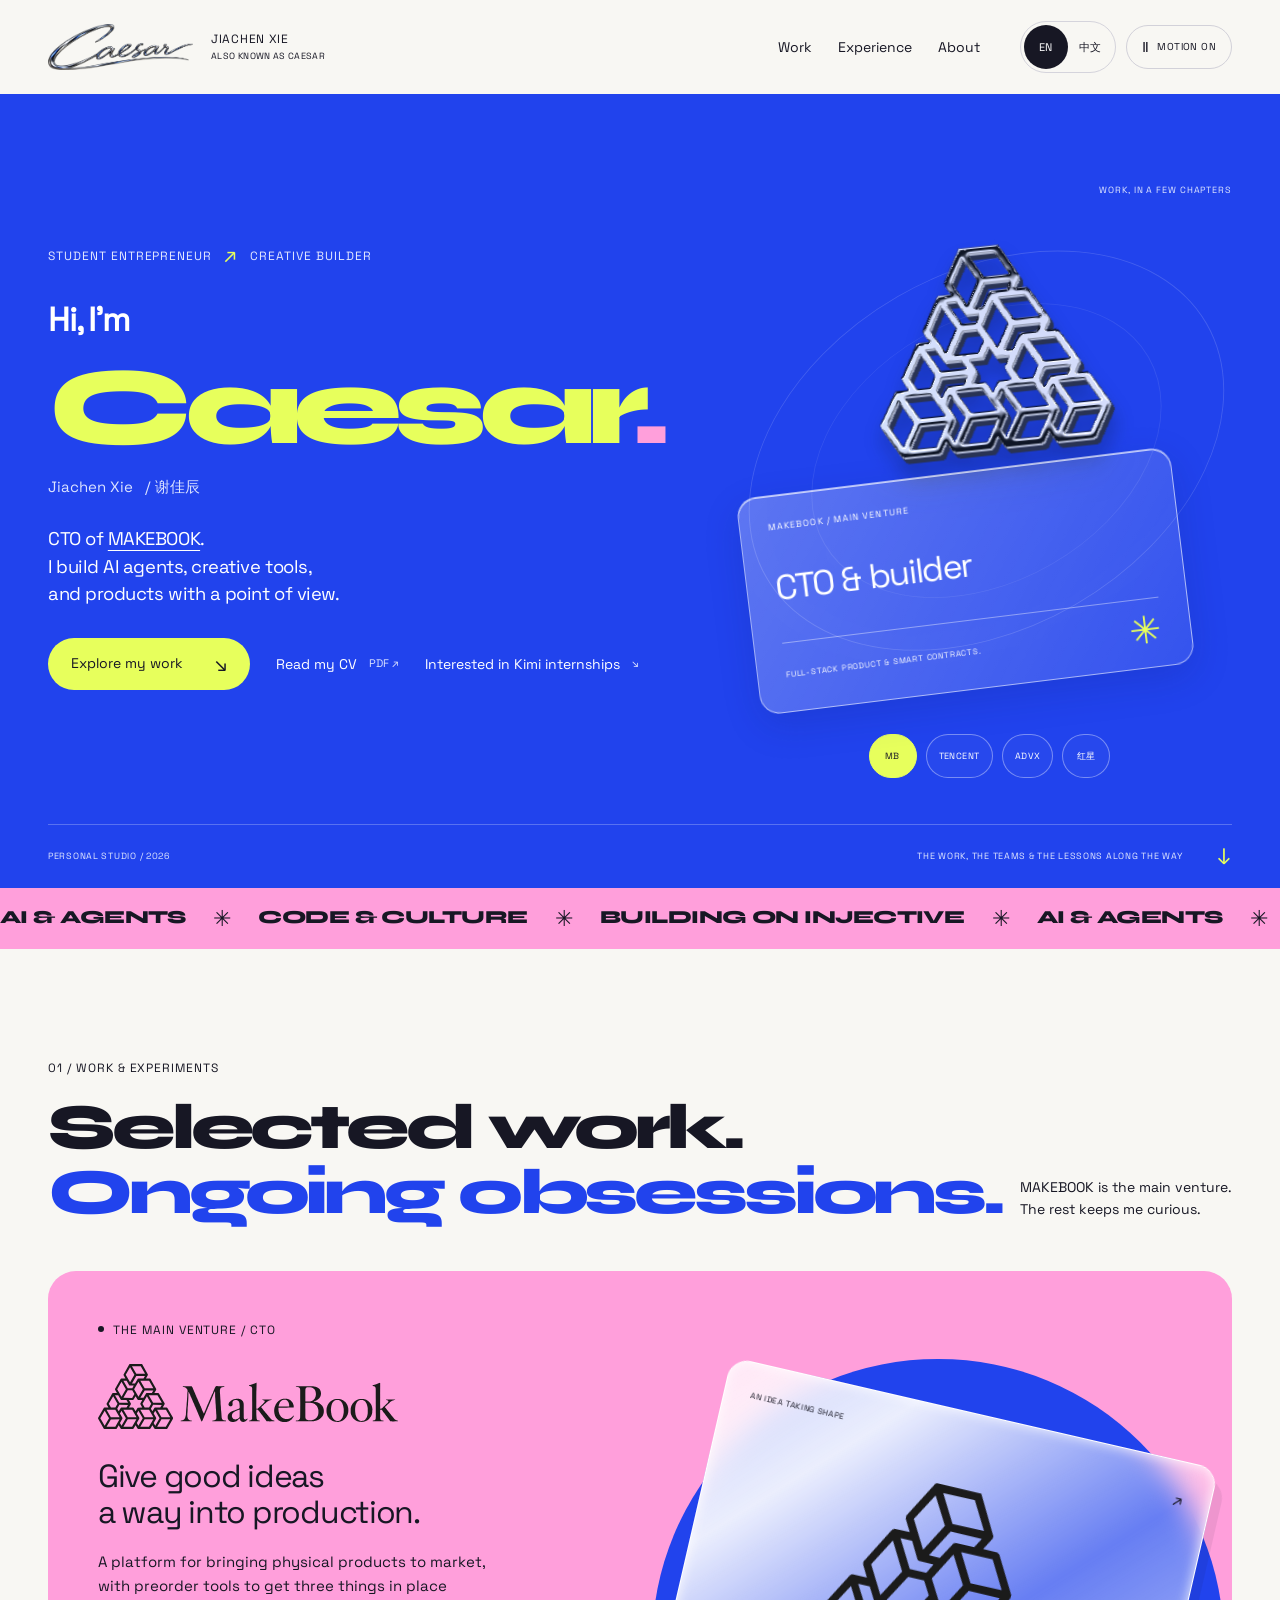
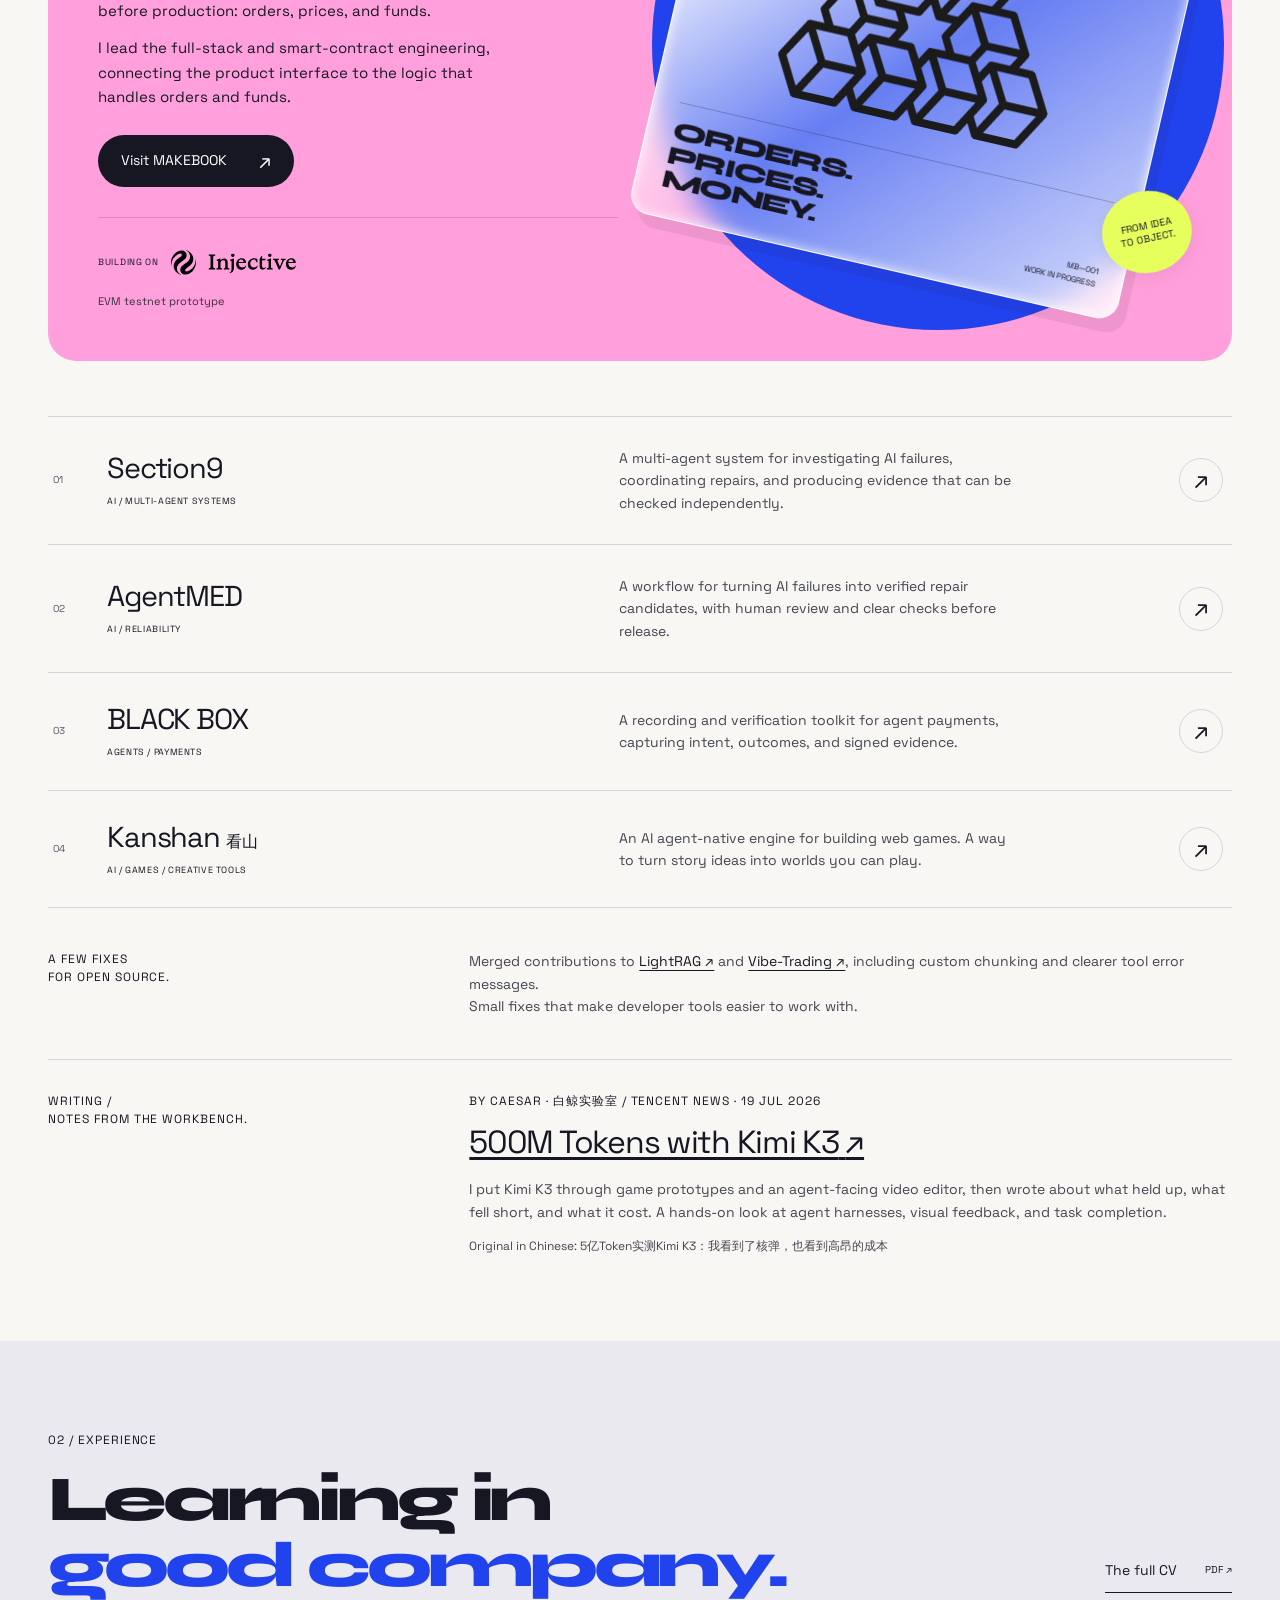
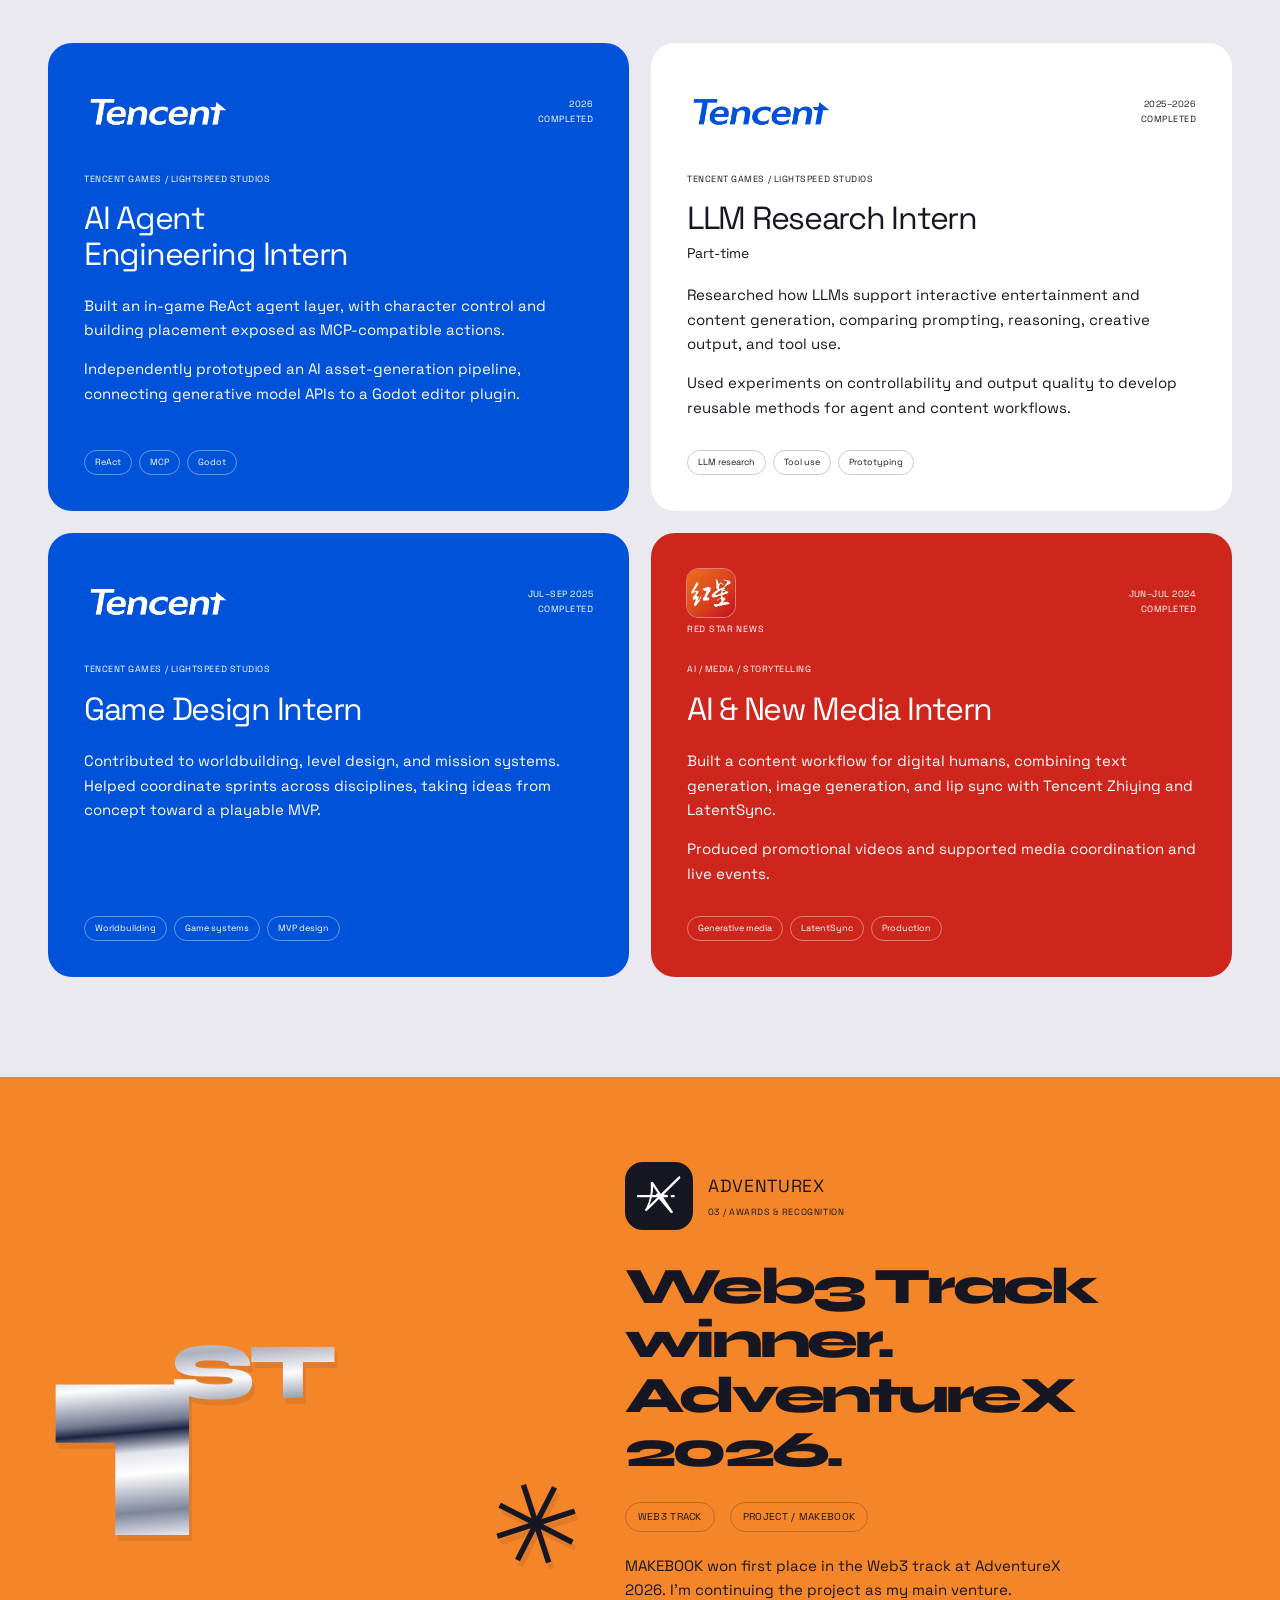
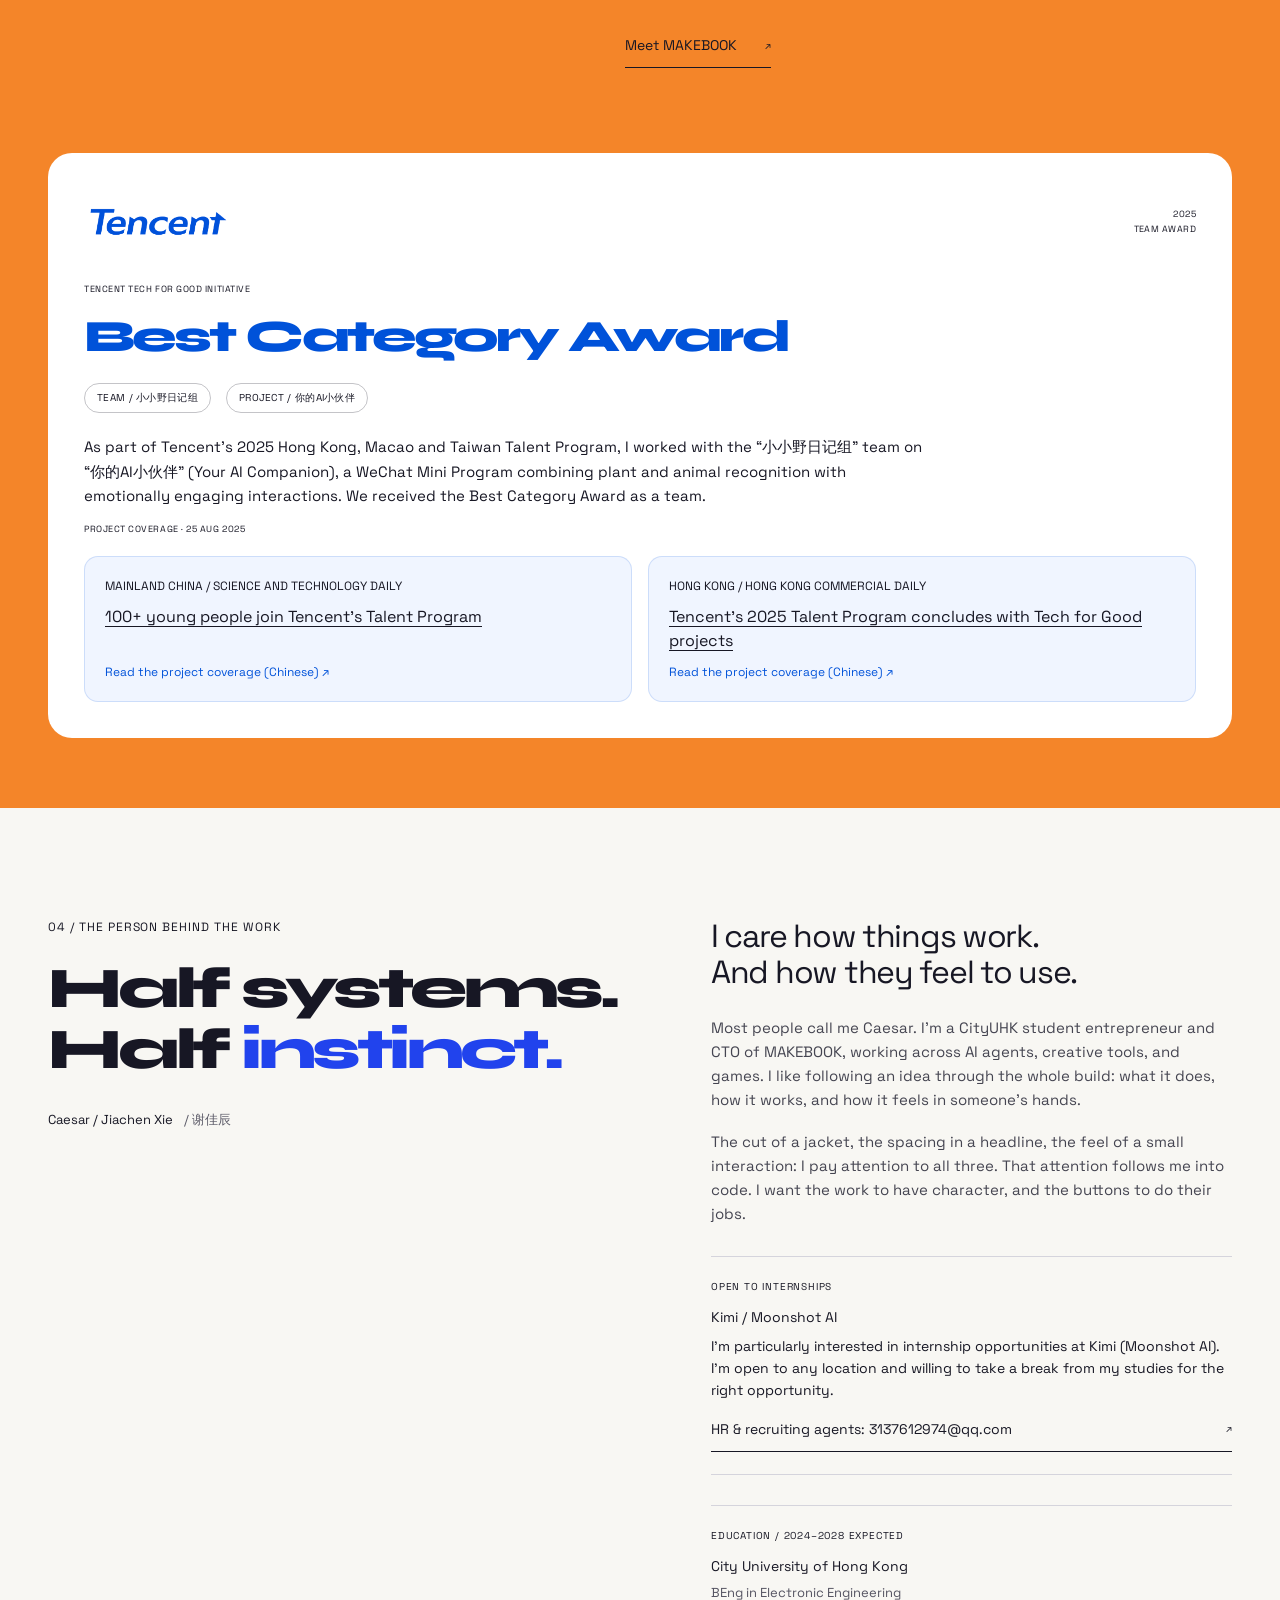
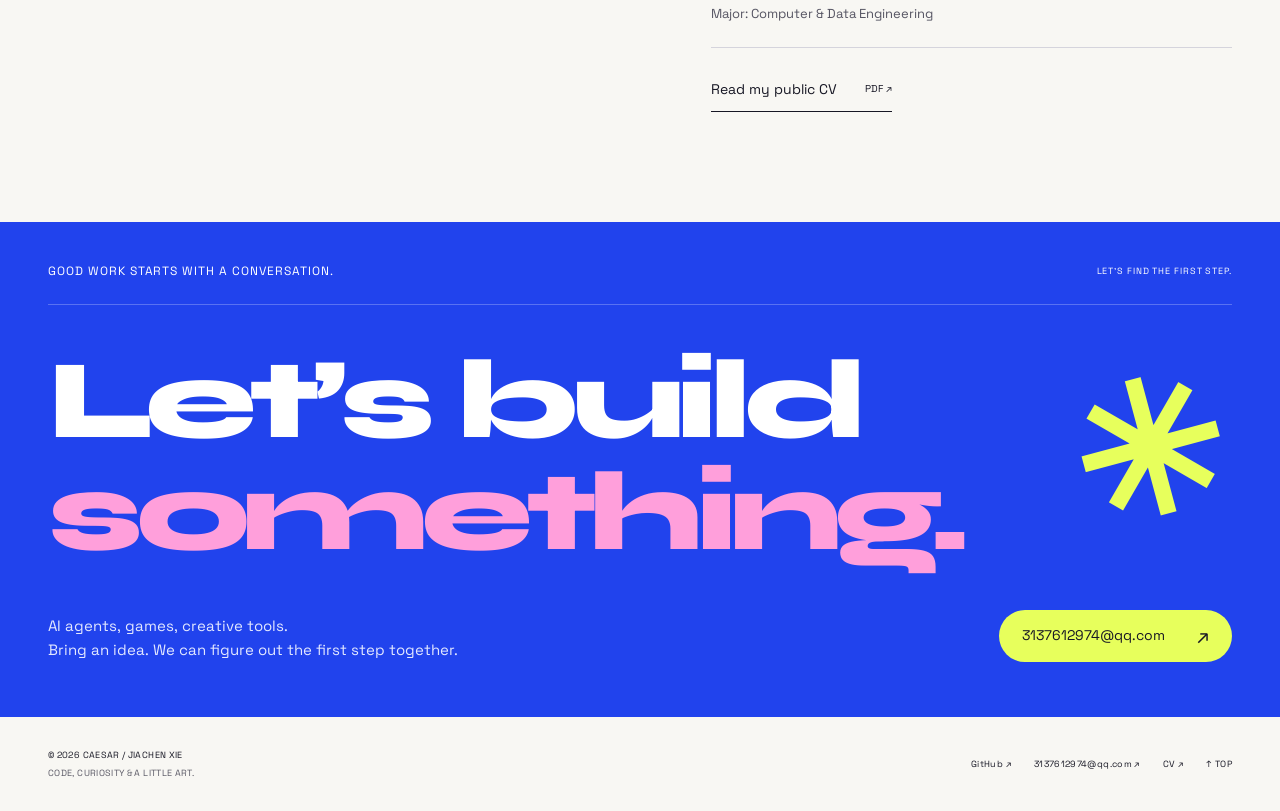
==== commit 4dba8dbb: "Use email for website and recruiting contact" ====
--- a/en/index.html
+++ b/en/index.html
@@ -41,6 +41,7 @@
       "er-s-an"
     ],
     "url": "https://er-s-an.github.io/",
+    "email": "3137612974@qq.com",
     "description": "Student entrepreneur and CTO of MAKEBOOK building AI agents and creative tools. Interested in Kimi (Moonshot AI) internships; open to any location and an academic break.",
     "jobTitle": "CTO",
     "worksFor": {
@@ -67,7 +68,7 @@
   <link rel="preload" href="/assets/metal/caesar.png" as="image">
   <link rel="stylesheet" href="/style.css?v=awards-1">
   <script src="/liquid-metal.js?v=mercury-2" defer></script>
-  <script src="/i18n.js?v=awards-1" defer></script>
+  <script src="/i18n.js?v=email-1" defer></script>
   <script src="/script.js?v=seo-1" defer></script>
 </head>
 <body id="top">
@@ -183,10 +184,10 @@
       </div>
     </section>
 
-    <section class="about-section wrap" id="about" aria-labelledby="about-heading"><div class="about-heading reveal"><p class="eyebrow" data-i18n="about.eyebrow">04 / THE PERSON BEHIND THE WORK</p><h2 id="about-heading" data-i18n="about.title">Half systems.<br>Half <span class="blue-text">instinct.</span></h2><p class="about-signature">Caesar / Jiachen Xie <span lang="zh">/ 谢佳辰</span></p></div><div class="about-copy reveal"><p class="about-lede" data-i18n="about.lede">I care how things work.<br>And how they feel to use.</p><p data-i18n="about.bio">Most people call me Caesar. I’m a CityUHK student entrepreneur and CTO of MAKEBOOK, working across AI agents, creative tools, and games. I like following an idea through the whole build: what it does, how it works, and how it feels in someone’s hands.</p><p data-i18n="about.taste">The cut of a jacket, the spacing in a headline, the feel of a small interaction: I pay attention to all three. That attention follows me into code. I want the work to have character, and the buttons to do their jobs.</p><aside class="education" id="kimi-internship" aria-labelledby="kimi-interest-heading"><span class="eyebrow" data-i18n="career.eyebrow">OPEN TO INTERNSHIPS</span><strong id="kimi-interest-heading" data-i18n="career.title">Kimi / Moonshot AI</strong><span data-i18n="career.description">I’m particularly interested in internship opportunities at Kimi (Moonshot AI). I’m open to any location and willing to take a break from my studies for the right opportunity.</span><a class="text-link" href="https://x.com/Aiyakale" data-i18n="career.contact">HR &amp; recruiting agents: X / @Aiyakale <span aria-hidden="true">↗</span></a></aside><div class="education"><span class="eyebrow" data-i18n="education.dates">EDUCATION / 2024–2028 EXPECTED</span><strong data-i18n="education.school">City University of Hong Kong</strong><span data-i18n="education.degree">BEng in Electronic Engineering<br>Major: Computer &amp; Data Engineering</span></div><a class="text-link" href="/cv/Jiachen-Xie-CV.pdf" data-i18n="cv.public">Read my public CV <span>PDF ↗</span></a></div></section>
+    <section class="about-section wrap" id="about" aria-labelledby="about-heading"><div class="about-heading reveal"><p class="eyebrow" data-i18n="about.eyebrow">04 / THE PERSON BEHIND THE WORK</p><h2 id="about-heading" data-i18n="about.title">Half systems.<br>Half <span class="blue-text">instinct.</span></h2><p class="about-signature">Caesar / Jiachen Xie <span lang="zh">/ 谢佳辰</span></p></div><div class="about-copy reveal"><p class="about-lede" data-i18n="about.lede">I care how things work.<br>And how they feel to use.</p><p data-i18n="about.bio">Most people call me Caesar. I’m a CityUHK student entrepreneur and CTO of MAKEBOOK, working across AI agents, creative tools, and games. I like following an idea through the whole build: what it does, how it works, and how it feels in someone’s hands.</p><p data-i18n="about.taste">The cut of a jacket, the spacing in a headline, the feel of a small interaction: I pay attention to all three. That attention follows me into code. I want the work to have character, and the buttons to do their jobs.</p><aside class="education" id="kimi-internship" aria-labelledby="kimi-interest-heading"><span class="eyebrow" data-i18n="career.eyebrow">OPEN TO INTERNSHIPS</span><strong id="kimi-interest-heading" data-i18n="career.title">Kimi / Moonshot AI</strong><span data-i18n="career.description">I’m particularly interested in internship opportunities at Kimi (Moonshot AI). I’m open to any location and willing to take a break from my studies for the right opportunity.</span><a class="text-link" href="mailto:3137612974@qq.com" data-i18n="career.contact">HR &amp; recruiting agents: 3137612974@qq.com <span aria-hidden="true">↗</span></a></aside><div class="education"><span class="eyebrow" data-i18n="education.dates">EDUCATION / 2024–2028 EXPECTED</span><strong data-i18n="education.school">City University of Hong Kong</strong><span data-i18n="education.degree">BEng in Electronic Engineering<br>Major: Computer &amp; Data Engineering</span></div><a class="text-link" href="/cv/Jiachen-Xie-CV.pdf" data-i18n="cv.public">Read my public CV <span>PDF ↗</span></a></div></section>
 
-    <section class="contact-section" id="contact" aria-labelledby="contact-heading"><div class="wrap contact-inner reveal"><div class="contact-top"><p class="eyebrow" data-i18n="contact.eyebrow">GOOD WORK STARTS WITH A CONVERSATION.</p><span data-i18n="contact.aside">LET’S FIND THE FIRST STEP.</span></div><h2 id="contact-heading" data-i18n="contact.title">Let’s build<br><span>something.</span><span class="contact-star" aria-hidden="true">✳</span></h2><div class="contact-bottom"><p data-i18n="contact.description">AI agents, games, creative tools.<br>Bring an idea. We can figure out the first step together.</p><a class="button button-lime" href="https://x.com/Aiyakale" data-i18n="contact.hello">Say hello on X <span aria-hidden="true">↗</span></a></div></div></section>
+    <section class="contact-section" id="contact" aria-labelledby="contact-heading"><div class="wrap contact-inner reveal"><div class="contact-top"><p class="eyebrow" data-i18n="contact.eyebrow">GOOD WORK STARTS WITH A CONVERSATION.</p><span data-i18n="contact.aside">LET’S FIND THE FIRST STEP.</span></div><h2 id="contact-heading" data-i18n="contact.title">Let’s build<br><span>something.</span><span class="contact-star" aria-hidden="true">✳</span></h2><div class="contact-bottom"><p data-i18n="contact.description">AI agents, games, creative tools.<br>Bring an idea. We can figure out the first step together.</p><a class="button button-lime" href="mailto:3137612974@qq.com" data-i18n="contact.hello">3137612974@qq.com <span aria-hidden="true">↗</span></a></div></div></section>
   </main>
-  <footer class="site-footer wrap"><p>© 2026 CAESAR / JIACHEN XIE <span data-i18n="footer.tagline">CODE, CURIOSITY &amp; A LITTLE ART.</span></p><div><a href="https://github.com/er-s-an">GitHub ↗</a><a href="https://x.com/Aiyakale">@Aiyakale ↗</a><a href="/cv/Jiachen-Xie-CV.pdf" data-i18n="footer.cv">CV ↗</a><a href="#top" aria-label="Back to top" data-i18n-aria="label.top" data-i18n="footer.top">↑ TOP</a></div></footer>
+  <footer class="site-footer wrap"><p>© 2026 CAESAR / JIACHEN XIE <span data-i18n="footer.tagline">CODE, CURIOSITY &amp; A LITTLE ART.</span></p><div><a href="https://github.com/er-s-an">GitHub ↗</a><a href="mailto:3137612974@qq.com">3137612974@qq.com ↗</a><a href="/cv/Jiachen-Xie-CV.pdf" data-i18n="footer.cv">CV ↗</a><a href="#top" aria-label="Back to top" data-i18n-aria="label.top" data-i18n="footer.top">↑ TOP</a></div></footer>
 </body>
 </html>
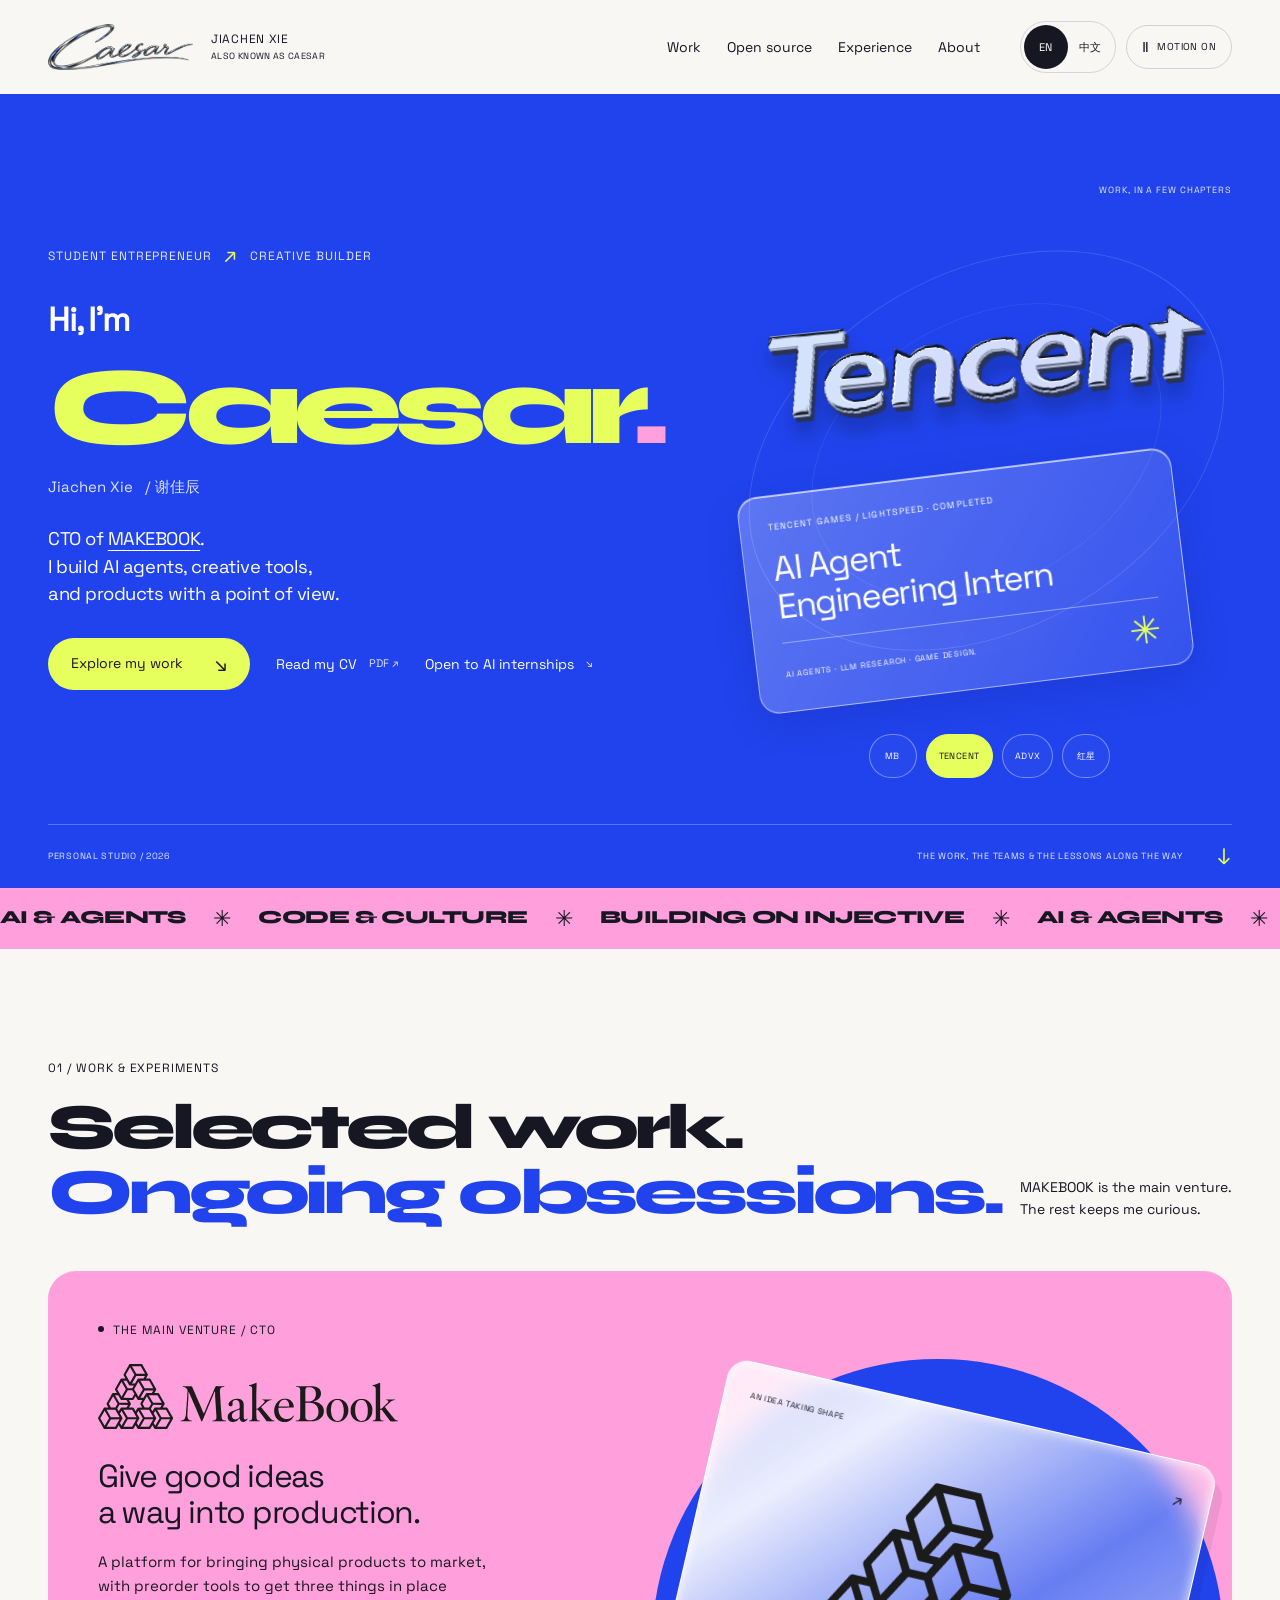
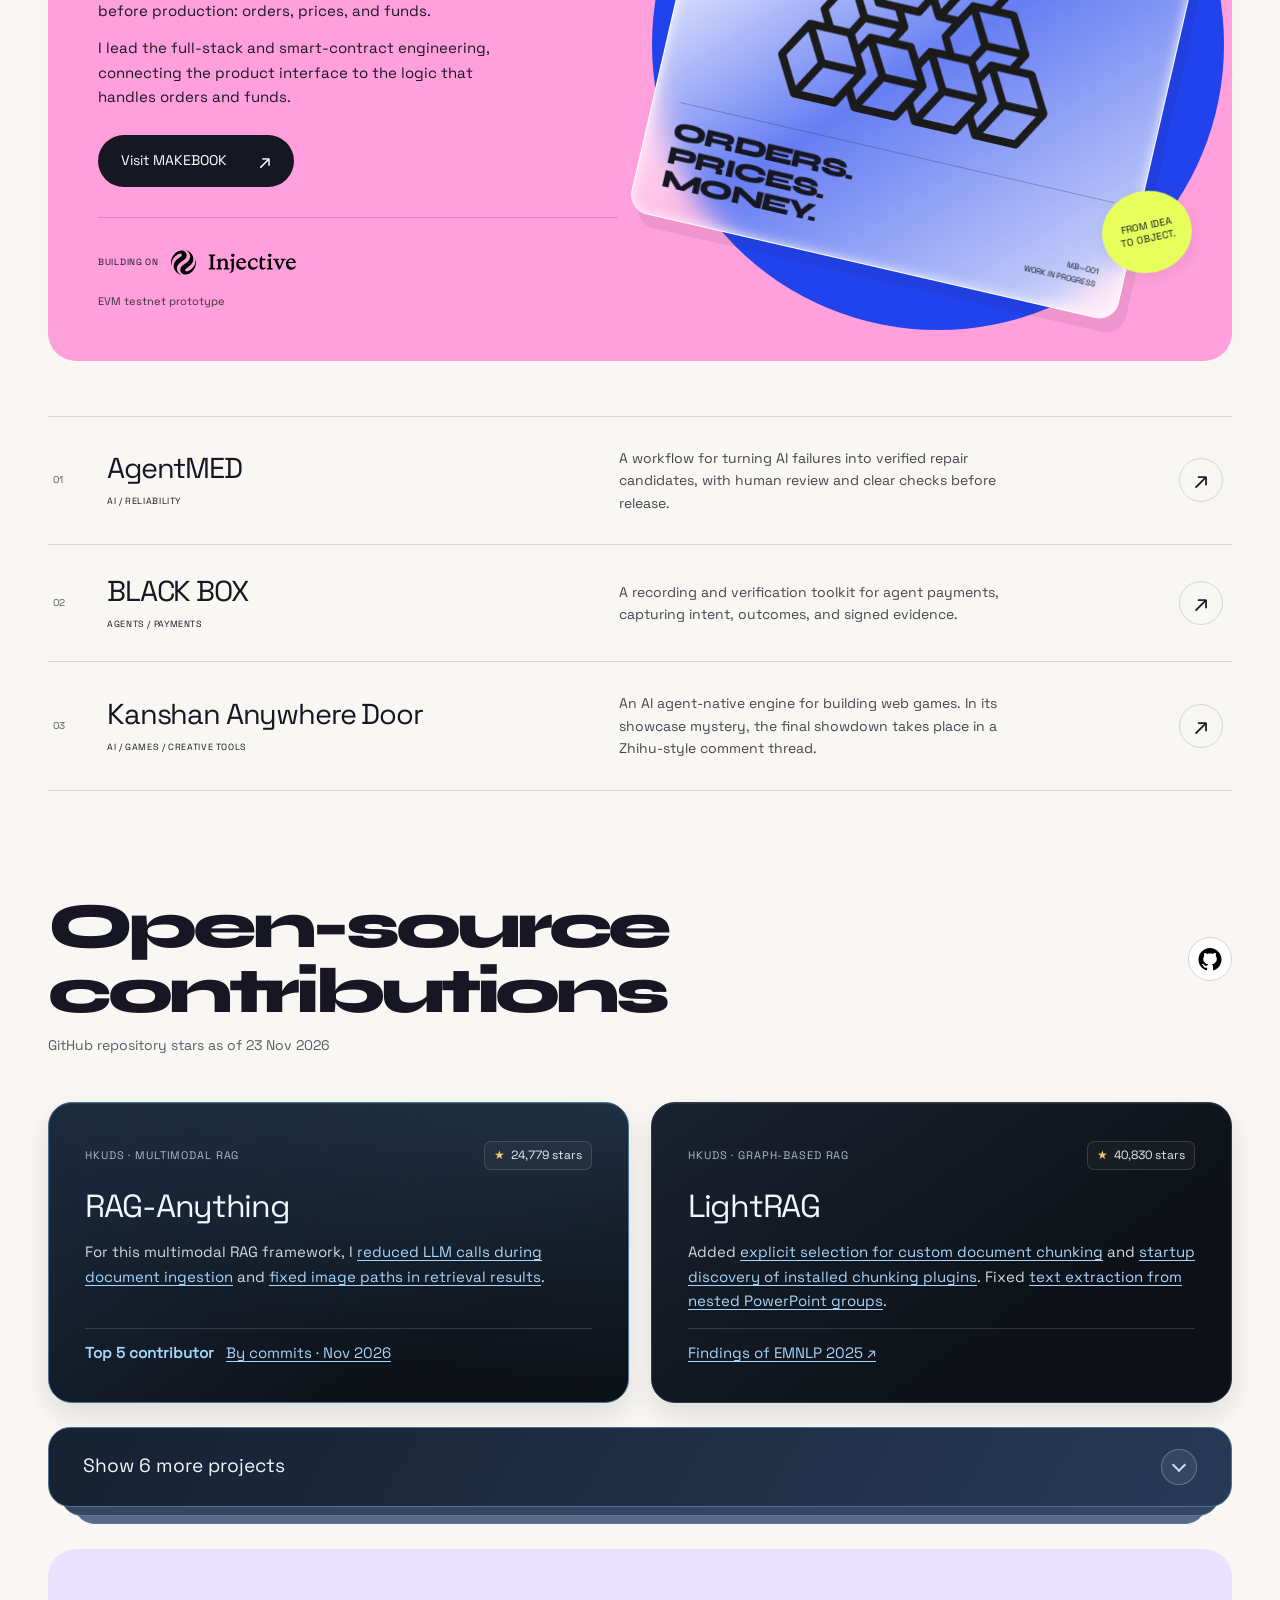
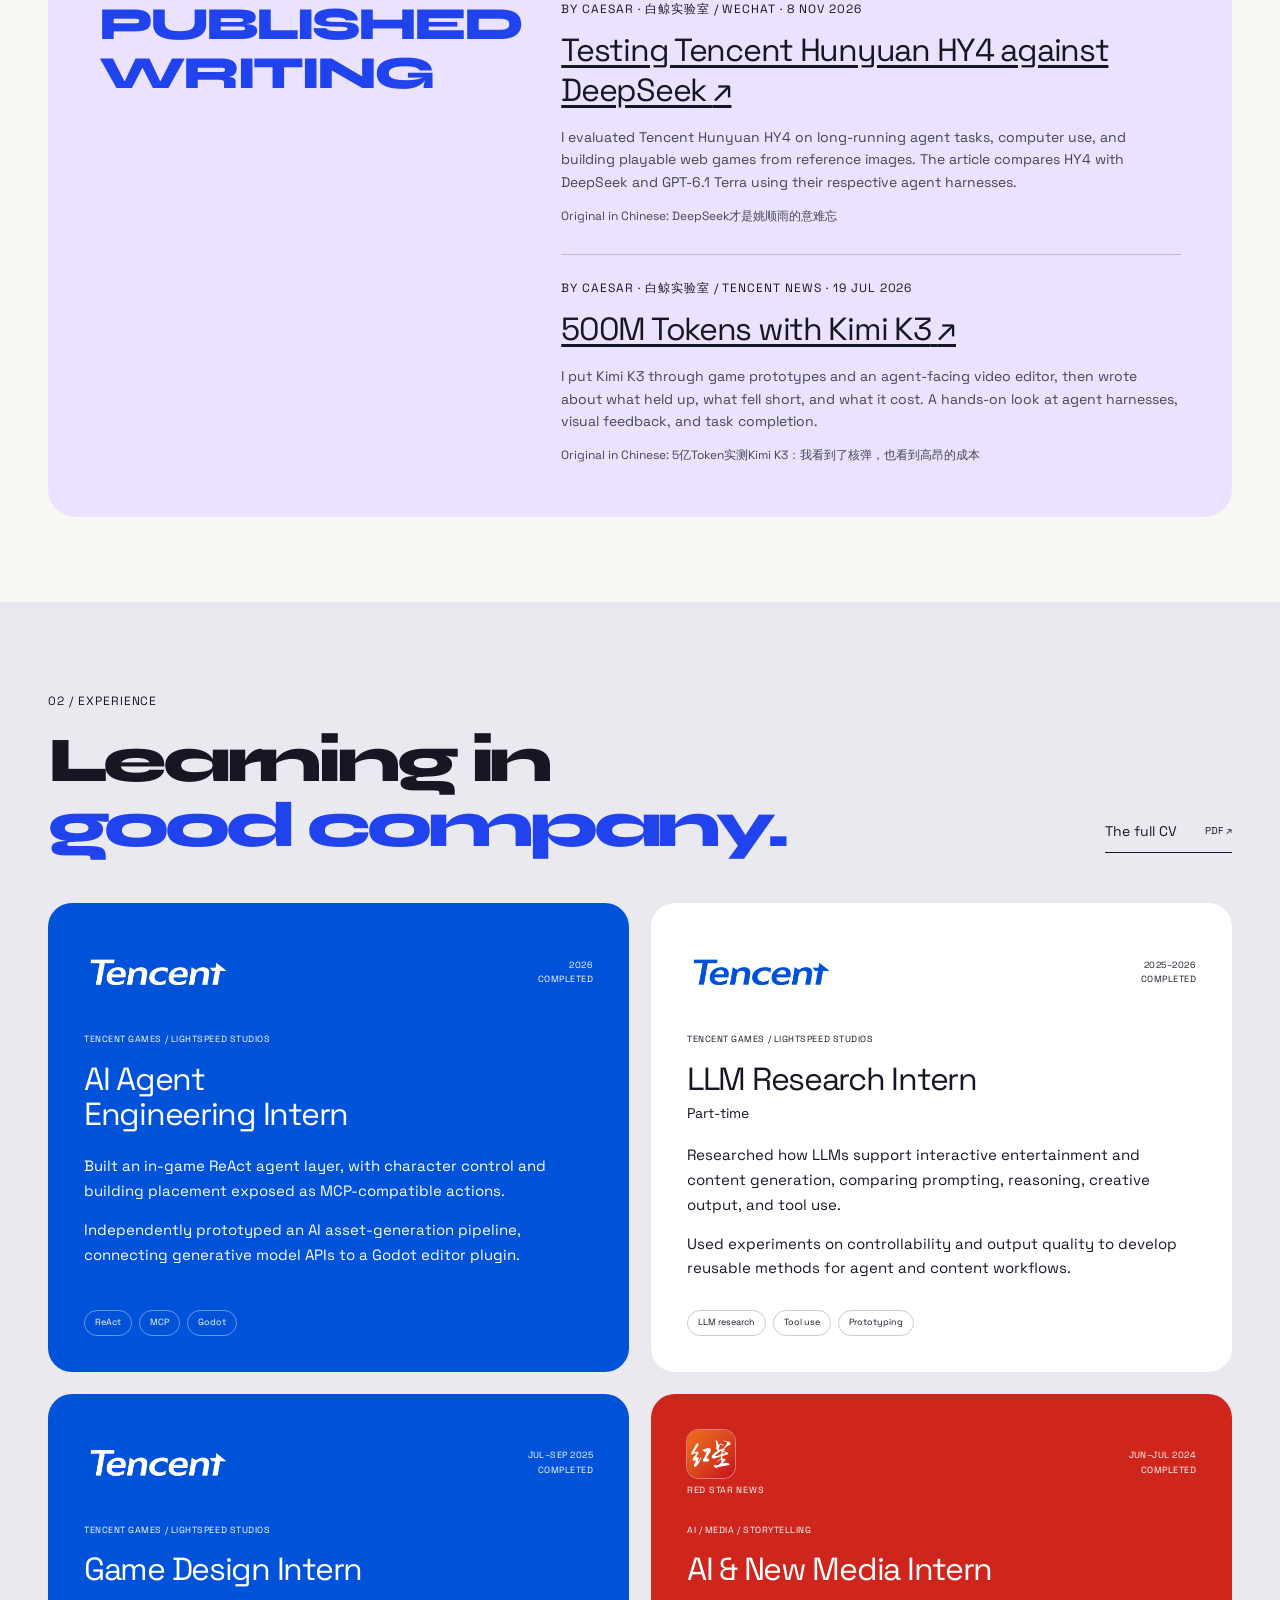
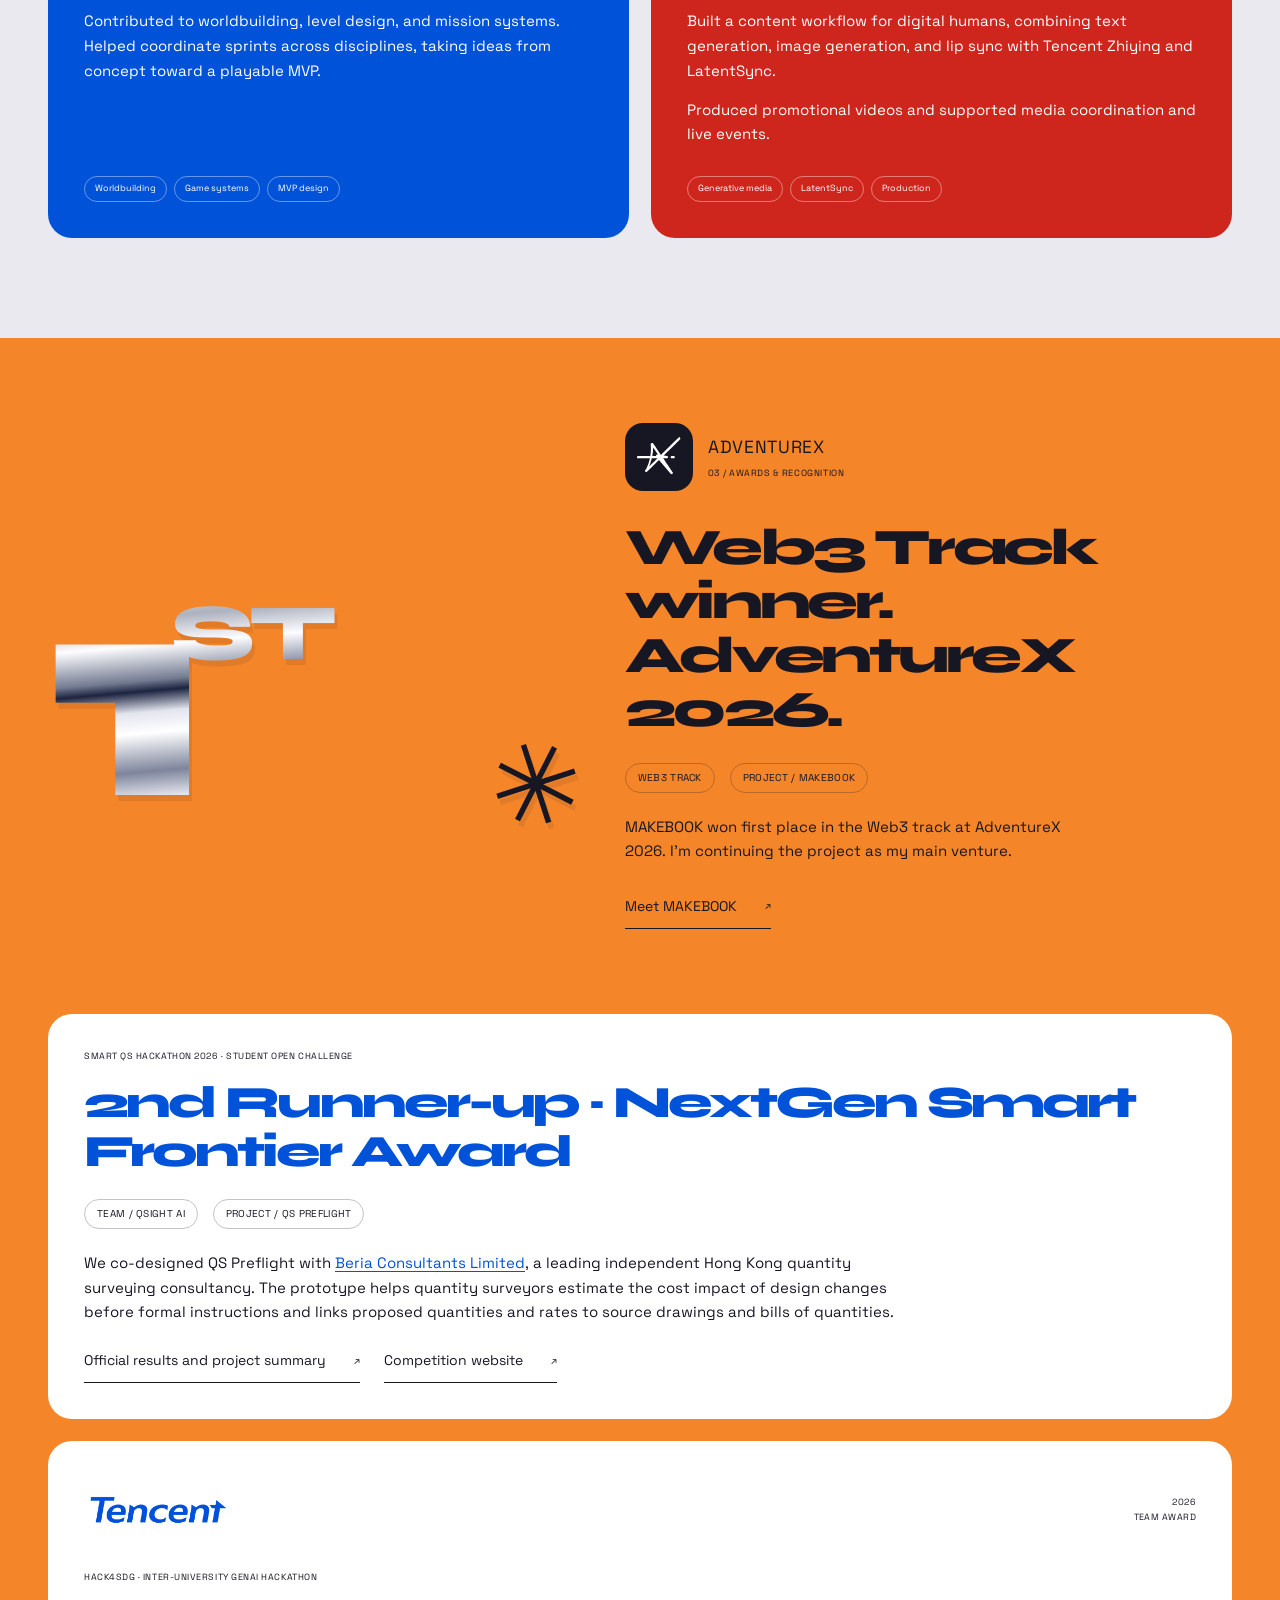
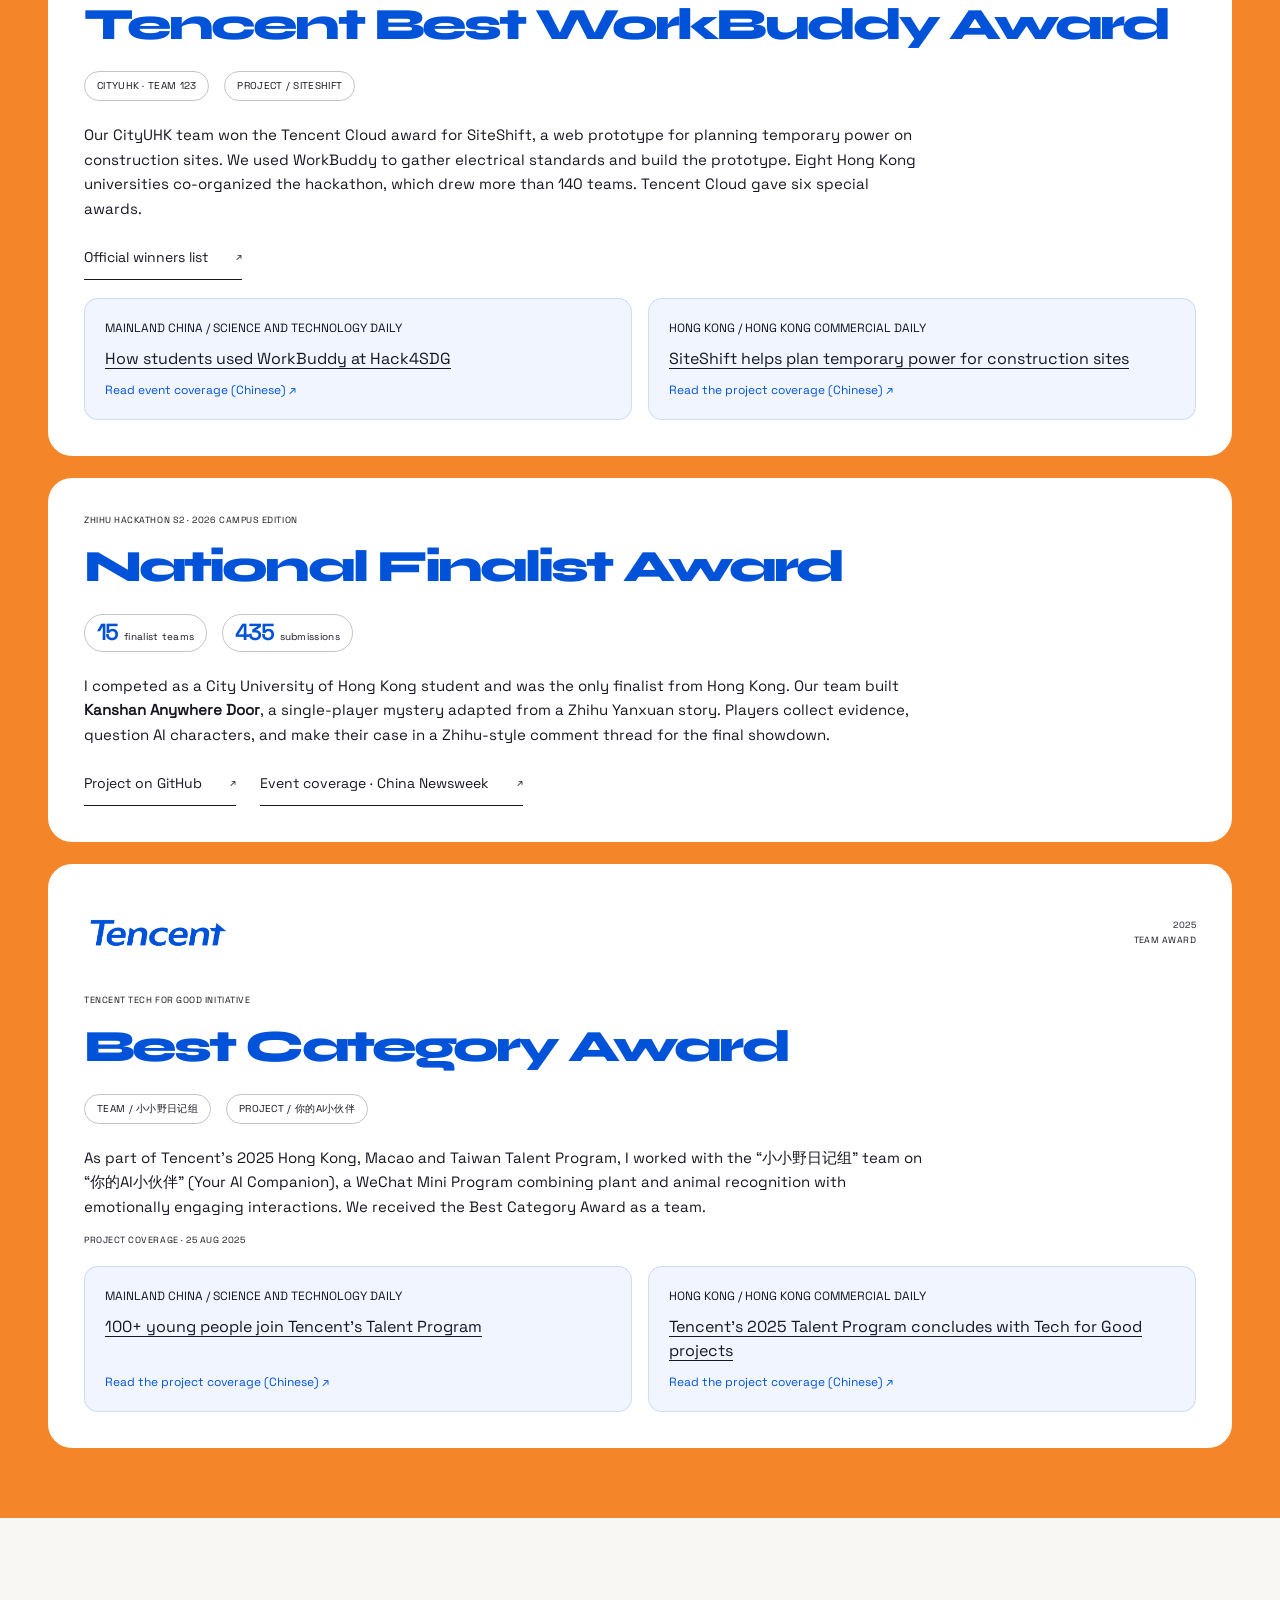
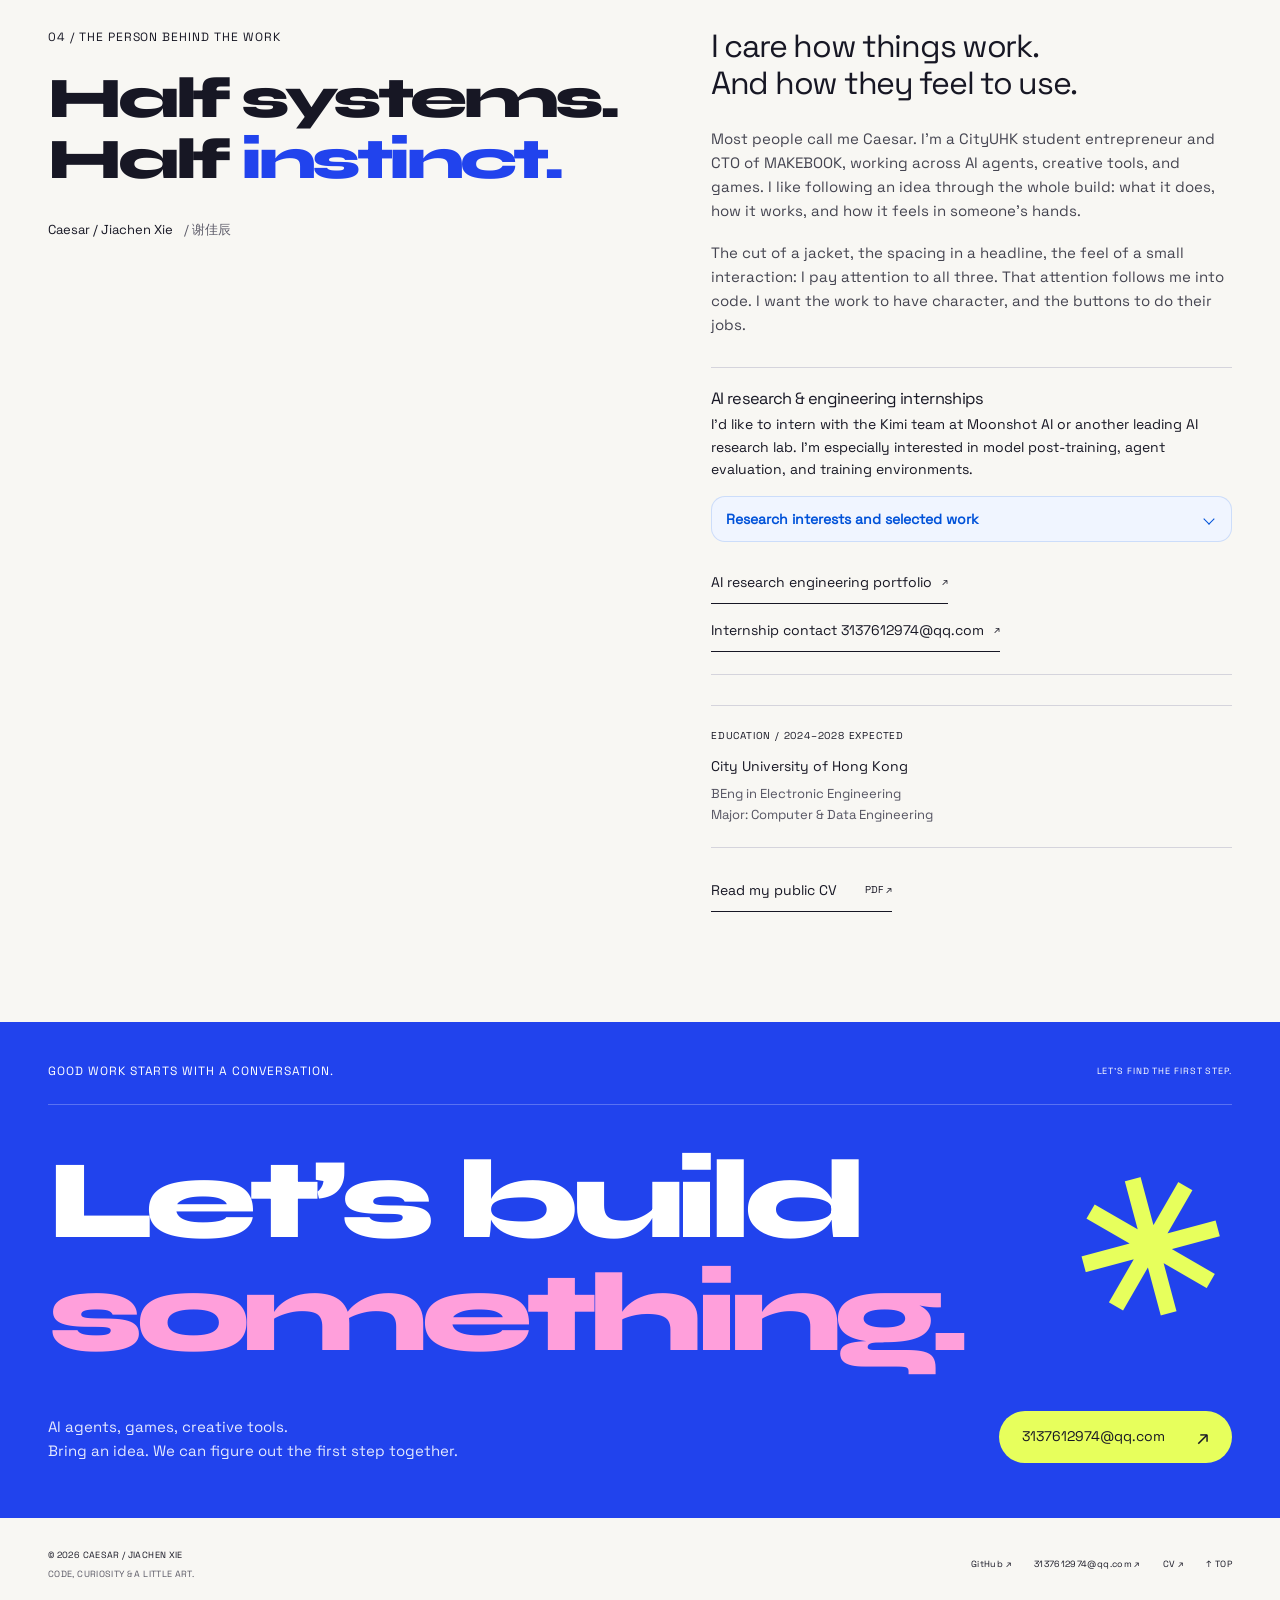
==== commit 0d1cb6c9: "Publish portfolio contributions, awards and recruiting updates" ====
--- a/en/index.html
+++ b/en/index.html
@@ -5,14 +5,14 @@
   <meta name="viewport" content="width=device-width, initial-scale=1">
   <meta name="theme-color" content="#2143ed">
   <meta name="google-site-verification" content="NfV_wQ1p8b_EclNgh9j-dV1jQuPxF62sKeQZvsVd0r0">
-  <title data-i18n="page.title">Caesar / Jiachen Xie / 谢佳辰 — MAKEBOOK CTO &amp; AI Agents</title>
-  <meta name="description" data-i18n-content="page.description" content="Caesar (Jiachen Xie / 谢佳辰), MAKEBOOK CTO building AI agents and creative tools. Interested in Kimi / Moonshot AI internships; open to any location and an academic break.">
+  <title data-i18n="page.title">Jiachen Xie (Caesar) | AI Agent Engineering &amp; RAG</title>
+  <meta name="description" data-i18n-content="page.description" content="Jiachen Xie (Caesar), CityUHK undergraduate and former Tencent Games intern. I build AI agents, evaluate LLMs, and seek AI research internships in model post-training.">
   <link rel="canonical" href="https://er-s-an.github.io/en/">
   <link rel="alternate" hreflang="en" href="https://er-s-an.github.io/en/">
   <link rel="alternate" hreflang="zh-Hans" href="https://er-s-an.github.io/zh/">
   <link rel="alternate" hreflang="x-default" href="https://er-s-an.github.io/">
-  <meta property="og:title" data-i18n-content="page.title" content="Caesar / Jiachen Xie / 谢佳辰 — MAKEBOOK CTO &amp; AI Agents">
-  <meta property="og:description" data-i18n-content="page.social" content="Student entrepreneur and CTO of MAKEBOOK building AI agents and creative tools. Interested in Kimi (Moonshot AI) internships; open to any location and an academic break.">
+  <meta property="og:title" data-i18n-content="page.title" content="Jiachen Xie (Caesar) | AI Agent Engineering &amp; RAG">
+  <meta property="og:description" data-i18n-content="page.social" content="MAKEBOOK CTO, RAG-Anything contributor, and author of hands-on evaluations of Tencent Hunyuan HY4 and Kimi K3. Open to AI research and engineering internships.">
   <meta property="og:type" content="website">
   <meta property="og:url" content="https://er-s-an.github.io/en/">
   <meta property="og:locale" content="en_US">
@@ -28,8 +28,8 @@
   "@type": "ProfilePage",
   "@id": "https://er-s-an.github.io/en/#profile",
   "url": "https://er-s-an.github.io/en/",
-  "name": "Caesar / Jiachen Xie / 谢佳辰 — MAKEBOOK CTO & AI Agents",
-  "description": "Caesar (Jiachen Xie / 谢佳辰), MAKEBOOK CTO building AI agents and creative tools. Interested in Kimi / Moonshot AI internships; open to any location and an academic break.",
+  "name": "Jiachen Xie (Caesar) | AI Agent Engineering & RAG",
+  "description": "Jiachen Xie (Caesar), CityUHK undergraduate and former Tencent Games intern. I build AI agents, evaluate LLMs, and seek AI research internships in model post-training.",
   "inLanguage": "en",
   "mainEntity": {
     "@type": "Person",
@@ -42,7 +42,7 @@
     ],
     "url": "https://er-s-an.github.io/",
     "email": "3137612974@qq.com",
-    "description": "Student entrepreneur and CTO of MAKEBOOK building AI agents and creative tools. Interested in Kimi (Moonshot AI) internships; open to any location and an academic break.",
+    "description": "MAKEBOOK CTO, RAG-Anything contributor, and author of hands-on evaluations of Tencent Hunyuan HY4 and Kimi K3. Open to AI research and engineering internships.",
     "jobTitle": "CTO",
     "worksFor": {
       "@type": "Organization",
@@ -54,6 +54,13 @@
       "name": "City University of Hong Kong",
       "url": "https://www.cityu.edu.hk/"
     },
+    "knowsAbout": [
+      "AI agent engineering",
+      "LLM evaluation",
+      "Computer use",
+      "Model Context Protocol",
+      "Multimodal retrieval-augmented generation"
+    ],
     "sameAs": [
       "https://github.com/er-s-an",
       "https://x.com/Aiyakale"
@@ -66,10 +73,10 @@
   <link rel="preload" href="/assets/fonts/space-grotesk-regular.ttf" as="font" type="font/ttf" crossorigin>
   <link rel="preload" href="/assets/caesar-signature.webp" as="image">
   <link rel="preload" href="/assets/metal/caesar.png" as="image">
-  <link rel="stylesheet" href="/style.css?v=awards-1">
+  <link rel="stylesheet" href="/style.css?v=research-internships">
   <script src="/liquid-metal.js?v=mercury-2" defer></script>
-  <script src="/i18n.js?v=email-1" defer></script>
-  <script src="/script.js?v=seo-1" defer></script>
+  <script src="/i18n.js?v=research-internships" defer></script>
+  <script src="/script.js?v=contribution-deck-3" defer></script>
 </head>
 <body id="top">
   <svg class="material-defs" aria-hidden="true" width="0" height="0"><defs>
@@ -89,7 +96,7 @@
   <a class="skip-link" href="#main" data-i18n="skip">Skip to content</a>
   <header class="site-header wrap">
     <a class="identity" href="#top" aria-label="Caesar / Jiachen Xie, back to top" data-i18n-aria="label.identity"><img class="monogram" src="/assets/caesar-signature.webp" width="1400" height="445" alt="Caesar"><span data-i18n="identity">JIACHEN XIE<small>ALSO KNOWN AS CAESAR</small></span></a>
-    <nav aria-label="Main navigation" data-i18n-aria="label.nav"><a href="#work" data-i18n="nav.work">Work</a><a href="#experience" data-i18n="nav.experience">Experience</a><a href="#about" data-i18n="nav.about">About</a></nav>
+    <nav aria-label="Main navigation" data-i18n-aria="label.nav"><a href="#work" data-i18n="nav.work">Work</a><a href="#open-source" data-i18n="nav.oss">Open source</a><a href="#experience" data-i18n="nav.experience">Experience</a><a href="#about" data-i18n="nav.about">About</a></nav>
     <div class="header-controls">
       <div class="language-switch" role="group" aria-label="Language / 语言"><a href="/en/" data-language="en" lang="en" aria-label="English" aria-current="page">EN</a><a href="/zh/" data-language="zh" lang="zh-Hans" aria-label="简体中文" aria-current="false">中文</a></div>
     <button class="motion-button" type="button" aria-pressed="false" aria-label="Pause animations" title="Pause animations" hidden><span class="motion-symbol" aria-hidden="true">Ⅱ</span><span class="motion-label">MOTION ON</span></button>
@@ -103,7 +110,7 @@
           <p class="eyebrow entrance" data-i18n="hero.eyebrow">STUDENT ENTREPRENEUR <span aria-hidden="true">↗</span> CREATIVE BUILDER</p>
           <h1 id="hero-title"><span class="hero-greeting" data-i18n="hero.greeting">Hi, I’m</span><span>Caesar<span class="hero-period">.</span></span></h1><p class="hero-realname">Jiachen Xie <span lang="zh">/ 谢佳辰</span></p>
           <p class="hero-intro entrance" data-i18n="hero.intro">CTO of <a href="https://makebook.xyz">MAKEBOOK</a>.<br>I build AI agents, creative tools,<br>and products with a point of view.</p>
-          <div class="hero-actions entrance"><a class="button button-lime" href="#work" data-i18n="hero.work">Explore my work <span aria-hidden="true">↘</span></a><a class="hero-cv" href="/cv/Jiachen-Xie-CV.pdf" data-i18n="cv.hero">Read my CV <span>PDF ↗</span></a><a class="hero-cv" href="#kimi-internship" data-i18n="career.hero">Interested in Kimi internships <span aria-hidden="true">↘</span></a></div>
+          <div class="hero-actions entrance"><a class="button button-lime" href="#work" data-i18n="hero.work">Explore my work <span aria-hidden="true">↘</span></a><a class="hero-cv" href="/cv/Jiachen-Xie-CV.pdf" data-i18n="cv.hero">Read my CV <span>PDF ↗</span></a><a class="hero-cv" href="#internships" data-i18n="career.hero">Open to AI internships <span aria-hidden="true">↘</span></a></div>
         </div>
         <div class="hero-art entrance" aria-label="Places I have built things, brand showcase" data-i18n-aria="label.showcase">
           <div class="orbit" aria-hidden="true"></div><span class="art-coordinate" data-i18n="hero.chapters">WORK, IN A FEW CHAPTERS</span>
@@ -139,22 +146,98 @@
       </article>
 
       <div class="project-list">
-        <a class="project-row reveal" href="https://github.com/er-s-an/section9"><span class="project-number">01</span><div class="project-title"><h3>Section9</h3><span data-i18n="project.agents">AI / MULTI-AGENT SYSTEMS</span></div><p data-i18n="section9.description">A multi-agent system for investigating AI failures, coordinating repairs, and producing evidence that can be checked independently.</p><span class="project-arrow" aria-hidden="true">↗</span></a>
-        <a class="project-row reveal" href="https://github.com/er-s-an/AgentMED0"><span class="project-number">02</span><div class="project-title"><h3>AgentMED</h3><span data-i18n="project.reliability">AI / RELIABILITY</span></div><p data-i18n="agentmed.description">A workflow for turning AI failures into verified repair candidates, with human review and clear checks before release.</p><span class="project-arrow" aria-hidden="true">↗</span></a>
-        <a class="project-row reveal" href="https://github.com/er-s-an/AIX_blackbox"><span class="project-number">03</span><div class="project-title"><h3>BLACK BOX</h3><span data-i18n="project.payments">AGENTS / PAYMENTS</span></div><p data-i18n="blackbox.description">A recording and verification toolkit for agent payments, capturing intent, outcomes, and signed evidence.</p><span class="project-arrow" aria-hidden="true">↗</span></a>
-        <a class="project-row reveal" href="https://github.com/er-s-an/kanshanOPENdoor"><span class="project-number">04</span><div class="project-title"><h3>Kanshan <span lang="zh">看山</span></h3><span data-i18n="project.games">AI / GAMES / CREATIVE TOOLS</span></div><p data-i18n="kanshan.description">An AI agent-native engine for building web games. A way to turn story ideas into worlds you can play.</p><span class="project-arrow" aria-hidden="true">↗</span></a>
+        <a class="project-row reveal" href="https://github.com/er-s-an/AgentMED0"><span class="project-number">01</span><div class="project-title"><h3>AgentMED</h3><span data-i18n="project.reliability">AI / RELIABILITY</span></div><p data-i18n="agentmed.description">A workflow for turning AI failures into verified repair candidates, with human review and clear checks before release.</p><span class="project-arrow" aria-hidden="true">↗</span></a>
+        <a class="project-row reveal" href="https://github.com/er-s-an/AIX_blackbox"><span class="project-number">02</span><div class="project-title"><h3>BLACK BOX</h3><span data-i18n="project.payments">AGENTS / PAYMENTS</span></div><p data-i18n="blackbox.description">A recording and verification toolkit for agent payments, capturing intent, outcomes, and signed evidence.</p><span class="project-arrow" aria-hidden="true">↗</span></a>
+        <a class="project-row reveal" href="https://github.com/er-s-an/kanshanOPENdoor"><span class="project-number">03</span><div class="project-title"><h3 data-i18n="kanshan.title">Kanshan Anywhere Door</h3><span data-i18n="project.games">AI / GAMES / CREATIVE TOOLS</span></div><p data-i18n="kanshan.description">An AI agent-native engine for building web games. In its showcase mystery, the final showdown takes place in a Zhihu-style comment thread.</p><span class="project-arrow" aria-hidden="true">↗</span></a>
       </div>
-      <div class="open-source reveal"><p class="eyebrow" data-i18n="oss.eyebrow">A FEW FIXES<br>FOR OPEN SOURCE.</p><p data-i18n="oss.description">Merged contributions to <a href="https://github.com/HKUDS/LightRAG/pull/3665">LightRAG ↗</a> and <a href="https://github.com/HKUDS/Vibe-Trading/pull/1129">Vibe-Trading ↗</a>, including custom chunking and clearer tool error messages.<br>Small fixes that make developer tools easier to work with.</p></div>
+    </section>
+
+    <div class="wrap research-work">
+      <section id="open-source" aria-labelledby="oss-heading">
+        <div class="section-heading reveal">
+          <div class="oss-heading-line">
+            <h2 id="oss-heading" data-i18n="oss.heading">Open-source contributions</h2>
+            <a class="oss-github" href="https://github.com/er-s-an" aria-label="Jiachen Xie on GitHub" data-i18n-aria="label.githubProfile"><img src="/assets/brands/github-mark.svg" width="24" height="24" alt=""></a>
+          </div>
+          <p class="oss-snapshot" data-i18n="oss.snapshot">GitHub repository stars as of <time datetime="2026-11-23">23 Nov 2026</time></p>
+        </div>
+        <div class="experience-grid">
+          <article class="experience-card contribution contribution-featured reveal">
+            <div class="repo-meta"><span class="eyebrow" data-i18n="oss.ragContext">HKUDS · Multimodal RAG</span><a class="repo-stars" href="https://github.com/HKUDS/RAG-Anything/stargazers"><span aria-hidden="true">★</span> 24,779 stars</a></div>
+            <h3><a href="https://github.com/HKUDS/RAG-Anything">RAG-Anything</a></h3>
+            <p data-i18n="oss.ragAnything">For this multimodal RAG framework, I <a href="https://github.com/HKUDS/RAG-Anything/pull/453">reduced LLM calls during document ingestion</a> and <a href="https://github.com/HKUDS/RAG-Anything/pull/445">fixed image paths in retrieval results</a>.</p>
+            <p class="contributor-rank" data-i18n="oss.rank"><strong>Top 5 contributor</strong><a href="https://github.com/HKUDS/RAG-Anything/graphs/contributors">By commits · Nov 2026</a></p>
+          </article>
+          <article class="experience-card contribution reveal">
+            <div class="repo-meta"><span class="eyebrow" data-i18n="oss.lightRagContext">HKUDS · Graph-based RAG</span><a class="repo-stars" href="https://github.com/HKUDS/LightRAG/stargazers"><span aria-hidden="true">★</span> 40,830 stars</a></div>
+            <h3><a href="https://github.com/HKUDS/LightRAG">LightRAG</a></h3>
+            <p data-i18n="oss.lightRag">Added <a href="https://github.com/HKUDS/LightRAG/pull/3665">explicit selection for custom document chunking</a> and <a href="https://github.com/HKUDS/LightRAG/pull/3869">startup discovery of installed chunking plugins</a>. Fixed <a href="https://github.com/HKUDS/LightRAG/pull/3865">text extraction from nested PowerPoint groups</a>.</p>
+            <p class="repo-publication"><a href="https://aclanthology.org/2025.findings-emnlp.568/">Findings of EMNLP 2025 <span aria-hidden="true">↗</span></a></p>
+          </article>
+        </div>
+        <details class="more-contributions">
+          <summary class="contribution-deck">
+            <span class="deck-face">
+              <span class="contributions-expand" data-i18n="oss.expand">Show 6 more projects</span>
+              <span class="contributions-collapse" data-i18n="oss.collapse">Show fewer projects</span>
+              <span class="deck-chevron" aria-hidden="true"></span>
+            </span>
+          </summary>
+          <div class="contribution-tray">
+            <div class="experience-grid">
+              <article class="experience-card contribution">
+                <div class="repo-meta"><span class="eyebrow" data-i18n="oss.hermesContext">Nous Research · Extensible AI agent</span><a class="repo-stars" href="https://github.com/NousResearch/hermes-agent/stargazers"><span aria-hidden="true">★</span> 265,587 stars</a></div>
+                <h3><a href="https://github.com/NousResearch/hermes-agent">Hermes Agent</a></h3>
+                <p data-i18n="oss.hermes">Built <a href="https://github.com/er-s-an/recalllayer">RecallLayer</a>, a local-first agent memory provider, and <a href="https://github.com/NousResearch/hermes-agent/pull/152355">added it to the Hermes community plugin catalog</a>.</p>
+              </article>
+              <article class="experience-card contribution">
+                <div class="repo-meta"><span class="eyebrow" data-i18n="oss.doclingContext">Docling Project · Document conversion</span><a class="repo-stars" href="https://github.com/docling-project/docling/stargazers"><span aria-hidden="true">★</span> 70,916 stars</a></div>
+                <h3><a href="https://github.com/docling-project/docling">Docling</a></h3>
+                <p data-i18n="oss.docling">Fixed HTML conversion so partial formatting and links <a href="https://github.com/docling-project/docling/pull/4670">no longer spill over to whole headings or captions</a>. Restored <a href="https://github.com/docling-project/docling/pull/4669">custom CSS list markers</a> during reimport.</p>
+              </article>
+              <article class="experience-card contribution">
+                <div class="repo-meta"><span class="eyebrow" data-i18n="oss.cliContext">HKUDS · CLI tools for AI agents</span><a class="repo-stars" href="https://github.com/HKUDS/CLI-Anything/stargazers"><span aria-hidden="true">★</span> 63,277 stars</a></div>
+                <h3><a href="https://github.com/HKUDS/CLI-Anything">CLI-Anything</a></h3>
+                <p data-i18n="oss.cli">Fixed the Inkscape CLI integration to <a href="https://github.com/HKUDS/CLI-Anything/pull/442">render generated stars as standard SVG paths</a>.</p>
+              </article>
+              <article class="experience-card contribution">
+                <div class="repo-meta"><span class="eyebrow" data-i18n="oss.nanobotContext">HKUDS · Lightweight personal AI agent</span><a class="repo-stars" href="https://github.com/HKUDS/nanobot/stargazers"><span aria-hidden="true">★</span> 50,285 stars</a></div>
+                <h3><a href="https://github.com/HKUDS/nanobot">nanobot</a></h3>
+                <p data-i18n="oss.nanobot">Recorded when the <a href="https://github.com/HKUDS/nanobot/pull/6346">agent reached its tool-iteration limit</a> so the next turn treats unfinished work as stopped and can still honor an explicit retry.</p>
+              </article>
+              <article class="experience-card contribution">
+                <div class="repo-meta"><span class="eyebrow" data-i18n="oss.vibeContext">HKUDS · AI trading agent</span><a class="repo-stars" href="https://github.com/HKUDS/Vibe-Trading/stargazers"><span aria-hidden="true">★</span> 38,730 stars</a></div>
+                <h3><a href="https://github.com/HKUDS/Vibe-Trading">Vibe-Trading</a></h3>
+                <p data-i18n="oss.vibeTrading">Made <a href="https://github.com/HKUDS/Vibe-Trading/pull/1129">tool registration failures visible</a> at startup and explained why individual tools were unavailable.</p>
+              </article>
+              <article class="experience-card contribution">
+                <div class="repo-meta"><span class="eyebrow" data-i18n="oss.llmContext">simonw · LLM command-line tools</span><a class="repo-stars" href="https://github.com/simonw/llm/stargazers"><span aria-hidden="true">★</span> 12,808 stars</a></div>
+                <h3><a href="https://github.com/simonw/llm">LLM by Simon Willison</a></h3>
+                <p data-i18n="oss.llm">Fixed <a href="https://github.com/simonw/llm/pull/1761">duplicate toolbox initialization</a> when several tools are bound to one instance. Failed initialization can still be retried.</p>
+              </article>
+            </div>
+          </div>
+        </details>
+      </section>
+
       <section class="writing open-source reveal" id="writing" aria-labelledby="writing-heading">
-        <p class="eyebrow" id="writing-heading" data-i18n="writing.eyebrow">WRITING /<br>NOTES FROM THE WORKBENCH.</p>
-        <article class="writing-copy">
-          <p class="eyebrow" data-i18n="writing.metadata">BY CAESAR · 白鲸实验室 / TENCENT NEWS · <time datetime="2026-07-19">19 JUL 2026</time></p>
-          <h3><a href="https://news.qq.com/rain/a/20260718A0AXJ700"><span data-i18n="writing.title">500M Tokens with Kimi K3</span> <span aria-hidden="true">↗</span></a></h3>
-          <p data-i18n="writing.description">I put Kimi K3 through game prototypes and an agent-facing video editor, then wrote about what held up, what fell short, and what it cost. A hands-on look at agent harnesses, visual feedback, and task completion.</p>
-          <p class="writing-source" data-i18n="writing.source">Original in Chinese: <span lang="zh-Hans">5亿Token实测Kimi K3：我看到了核弹，也看到高昂的成本</span></p>
-        </article>
+        <h2 id="writing-heading" data-i18n="writing.eyebrow">PUBLISHED WRITING</h2>
+        <div class="writing-list">
+          <article class="writing-copy" id="hy4-review">
+            <p class="eyebrow" data-i18n="writing.hy4.metadata">BY CAESAR · 白鲸实验室 / WECHAT · <time datetime="2026-11-08">8 NOV 2026</time></p>
+            <h3><a href="https://mp.weixin.qq.com/s/eKSEQGT96DfqBqILkpp4Bg"><span data-i18n="writing.hy4.title">Testing Tencent Hunyuan HY4 against DeepSeek</span> <span aria-hidden="true">↗</span></a></h3>
+            <p data-i18n="writing.hy4.description">I evaluated Tencent Hunyuan HY4 on long-running agent tasks, computer use, and building playable web games from reference images. The article compares HY4 with DeepSeek and GPT-6.1 Terra using their respective agent harnesses.</p>
+            <p class="writing-source" data-i18n="writing.hy4.source">Original in Chinese: <span lang="zh-Hans">DeepSeek才是姚顺雨的意难忘</span></p>
+          </article>
+          <article class="writing-copy" id="kimi-k3-review">
+            <p class="eyebrow" data-i18n="writing.metadata">BY CAESAR · 白鲸实验室 / TENCENT NEWS · <time datetime="2026-07-19">19 JUL 2026</time></p>
+            <h3><a href="https://news.qq.com/rain/a/20260718A0AXJ700"><span data-i18n="writing.title">500M Tokens with Kimi K3</span> <span aria-hidden="true">↗</span></a></h3>
+            <p data-i18n="writing.description">I put Kimi K3 through game prototypes and an agent-facing video editor, then wrote about what held up, what fell short, and what it cost. A hands-on look at agent harnesses, visual feedback, and task completion.</p>
+            <p class="writing-source" data-i18n="writing.source">Original in Chinese: <span lang="zh-Hans">5亿Token实测Kimi K3：我看到了核弹，也看到高昂的成本</span></p>
+          </article>
+        </div>
       </section>
-    </section>
+    </div>
 
     <section class="experience-section" id="experience" aria-labelledby="experience-heading"><div class="wrap">
       <div class="section-heading reveal"><p class="eyebrow" data-i18n="experience.eyebrow">02 / EXPERIENCE</p><h2 id="experience-heading" data-i18n="experience.title">Learning in<br><span class="blue-text">good company.</span></h2><a class="text-link" href="/cv/Jiachen-Xie-CV.pdf" data-i18n="cv.full">The full CV <span>PDF ↗</span></a></div>
@@ -168,8 +251,43 @@
 
     <section class="award-section" id="award" aria-label="Awards &amp; recognition" data-i18n-aria="label.awards" data-scroll-scene>
       <div class="award-grid wrap reveal"><div class="award-number" aria-hidden="true">1<span data-i18n="award.suffix">ST</span><span class="award-star">✳</span></div><div class="award-copy"><a class="adventurex-lockup" href="https://adventure-x.org/" aria-label="AdventureX official website" data-i18n-aria="label.advxsite"><img src="/assets/brands/adventurex.svg" width="200" height="200" alt="AdventureX" loading="lazy"><span>ADVENTUREX<small data-i18n="award.eyebrow">03 / AWARDS &amp; RECOGNITION</small></span></a><h2 id="award-heading" data-i18n="award.title">Web3 Track winner.<br>AdventureX 2026.</h2><div class="award-detail"><span data-i18n="award.track">WEB3 TRACK</span><span data-i18n="award.project">PROJECT / MAKEBOOK</span></div><p data-i18n="award.description">MAKEBOOK won first place in the Web3 track at AdventureX 2026. I’m continuing the project as my main venture.</p><a class="text-link" href="https://makebook.xyz" data-i18n="award.visit">Meet MAKEBOOK <span aria-hidden="true">↗</span></a></div></div>
-      <div class="wrap">
-        <article class="tencent-award experience-card experience-white reveal" id="tencent-award" aria-labelledby="tencent-award-heading">
+      <div class="wrap award-team-cards">
+        <article class="team-award experience-card experience-white reveal" id="smart-qs-award" aria-labelledby="smart-qs-award-heading">
+          <p class="eyebrow" data-i18n="smartQsAward.program">SMART QS HACKATHON 2026 · STUDENT OPEN CHALLENGE</p>
+          <h2 id="smart-qs-award-heading" data-i18n="smartQsAward.title">2nd Runner-up · NextGen Smart Frontier Award</h2>
+          <div class="award-detail"><span data-i18n="smartQsAward.team">TEAM / QSIGHT AI</span><span data-i18n="smartQsAward.project">PROJECT / QS PREFLIGHT</span></div>
+          <p data-i18n="smartQsAward.description">We co-designed QS Preflight with <a href="https://beria.com.hk/about/">Beria Consultants Limited</a>, a leading independent Hong Kong quantity surveying consultancy. The prototype helps quantity surveyors estimate the cost impact of design changes before formal instructions and links proposed quantities and rates to source drawings and bills of quantities.</p>
+          <div class="award-links">
+            <a class="text-link" href="https://www.cyberport.hk/wp-content/uploads/Smart-QS-Hackathon-2026_Final-Award_20261119.pdf#page=15" data-i18n="smartQsAward.results">Official results and project summary <span aria-hidden="true">↗</span></a>
+            <a class="text-link" href="https://www.cyberport.hk/en/smart_qs_hackathon_2026/" data-i18n="smartQsAward.official">Competition website <span aria-hidden="true">↗</span></a>
+          </div>
+        </article>
+        <article class="team-award experience-card experience-white reveal" id="workbuddy-award" aria-labelledby="workbuddy-award-heading">
+          <div class="experience-brand"><img src="/assets/brands/tencent-blue.png" width="2162" height="889" alt="Tencent" loading="lazy"><span data-i18n="workbuddyAward.date">2026<br>TEAM AWARD</span></div>
+          <p class="eyebrow" data-i18n="workbuddyAward.program">HACK4SDG · INTER-UNIVERSITY GENAI HACKATHON</p>
+          <h2 id="workbuddy-award-heading">Tencent Best WorkBuddy Award</h2>
+          <div class="award-detail"><span data-i18n="workbuddyAward.team">CITYUHK · TEAM 123</span><span data-i18n="workbuddyAward.project">PROJECT / SITESHIFT</span></div>
+          <p data-i18n="workbuddyAward.description">Our CityUHK team won the Tencent Cloud award for SiteShift, a web prototype for planning temporary power on construction sites. We used WorkBuddy to gather electrical standards and build the prototype. Eight Hong Kong universities co-organized the hackathon, which drew more than 140 teams. Tencent Cloud gave six special awards.</p>
+          <a class="text-link award-results" href="https://www.hack4sdg.com/2026-roadmap/winners-2026/" data-i18n="workbuddyAward.official">Official winners list <span aria-hidden="true">↗</span></a>
+          <div class="award-press">
+            <a href="https://www.stdaily.com/web/gdxw/2026-11/08/content_610441.html"><span data-i18n="tencentAward.mainland">MAINLAND CHINA / SCIENCE AND TECHNOLOGY DAILY</span><strong data-i18n="workbuddyAward.mainlandTitle">How students used WorkBuddy at Hack4SDG</strong><small data-i18n="workbuddyAward.eventCoverage">Read event coverage (Chinese) ↗</small></a>
+            <a href="https://www.hkcd.com.hk/hkcdweb/content_p/2026/11/08/content_204483.html"><span data-i18n="tencentAward.hk">HONG KONG / HONG KONG COMMERCIAL DAILY</span><strong data-i18n="workbuddyAward.hkTitle">SiteShift helps plan temporary power for construction sites</strong><small data-i18n="tencentAward.read">Read the project coverage (Chinese) ↗</small></a>
+          </div>
+        </article>
+        <article class="team-award experience-card experience-white reveal" id="zhihu-s2-award" aria-labelledby="zhihu-s2-award-heading">
+          <p class="eyebrow" data-i18n="zhihuS2Award.program">ZHIHU HACKATHON S2 · 2026 CAMPUS EDITION</p>
+          <h2 id="zhihu-s2-award-heading" data-i18n="zhihuS2Award.title">National Finalist Award</h2>
+          <div class="award-detail">
+            <span data-i18n="zhihuS2Award.finalists"><strong>15</strong> finalist teams</span>
+            <span data-i18n="zhihuS2Award.submissions"><strong>435</strong> submissions</span>
+          </div>
+          <p data-i18n="zhihuS2Award.description">I competed as a City University of Hong Kong student and was the only finalist from Hong Kong. Our team built <strong>Kanshan Anywhere Door</strong>, a single-player mystery adapted from a Zhihu Yanxuan story. Players collect evidence, question AI characters, and make their case in a Zhihu-style comment thread for the final showdown.</p>
+          <div class="award-links">
+            <a class="text-link" href="https://github.com/er-s-an/kanshanOPENdoor" data-i18n="zhihuS2Award.code">Project on GitHub <span aria-hidden="true">↗</span></a>
+            <a class="text-link" href="https://news.inewsweek.cn/observe/2026-09-24/32329.shtml" data-i18n="zhihuS2Award.coverage">Event coverage · China Newsweek <span aria-hidden="true">↗</span></a>
+          </div>
+        </article>
+        <article class="team-award experience-card experience-white reveal" id="tencent-award" aria-labelledby="tencent-award-heading">
           <div class="experience-brand"><img src="/assets/brands/tencent-blue.png" width="2162" height="889" alt="Tencent" loading="lazy"><span data-i18n="tencentAward.date">2025<br>TEAM AWARD</span></div>
           <p class="eyebrow" data-i18n="tencentAward.program">TENCENT TECH FOR GOOD INITIATIVE</p>
           <h2 id="tencent-award-heading">Best Category Award</h2>
@@ -184,7 +302,38 @@
       </div>
     </section>
 
-    <section class="about-section wrap" id="about" aria-labelledby="about-heading"><div class="about-heading reveal"><p class="eyebrow" data-i18n="about.eyebrow">04 / THE PERSON BEHIND THE WORK</p><h2 id="about-heading" data-i18n="about.title">Half systems.<br>Half <span class="blue-text">instinct.</span></h2><p class="about-signature">Caesar / Jiachen Xie <span lang="zh">/ 谢佳辰</span></p></div><div class="about-copy reveal"><p class="about-lede" data-i18n="about.lede">I care how things work.<br>And how they feel to use.</p><p data-i18n="about.bio">Most people call me Caesar. I’m a CityUHK student entrepreneur and CTO of MAKEBOOK, working across AI agents, creative tools, and games. I like following an idea through the whole build: what it does, how it works, and how it feels in someone’s hands.</p><p data-i18n="about.taste">The cut of a jacket, the spacing in a headline, the feel of a small interaction: I pay attention to all three. That attention follows me into code. I want the work to have character, and the buttons to do their jobs.</p><aside class="education" id="kimi-internship" aria-labelledby="kimi-interest-heading"><span class="eyebrow" data-i18n="career.eyebrow">OPEN TO INTERNSHIPS</span><strong id="kimi-interest-heading" data-i18n="career.title">Kimi / Moonshot AI</strong><span data-i18n="career.description">I’m particularly interested in internship opportunities at Kimi (Moonshot AI). I’m open to any location and willing to take a break from my studies for the right opportunity.</span><a class="text-link" href="mailto:3137612974@qq.com" data-i18n="career.contact">HR &amp; recruiting agents: 3137612974@qq.com <span aria-hidden="true">↗</span></a></aside><div class="education"><span class="eyebrow" data-i18n="education.dates">EDUCATION / 2024–2028 EXPECTED</span><strong data-i18n="education.school">City University of Hong Kong</strong><span data-i18n="education.degree">BEng in Electronic Engineering<br>Major: Computer &amp; Data Engineering</span></div><a class="text-link" href="/cv/Jiachen-Xie-CV.pdf" data-i18n="cv.public">Read my public CV <span>PDF ↗</span></a></div></section>
+    <section class="about-section wrap" id="about" aria-labelledby="about-heading"><div class="about-heading reveal"><p class="eyebrow" data-i18n="about.eyebrow">04 / THE PERSON BEHIND THE WORK</p><h2 id="about-heading" data-i18n="about.title">Half systems.<br>Half <span class="blue-text">instinct.</span></h2><p class="about-signature">Caesar / Jiachen Xie <span lang="zh">/ 谢佳辰</span></p></div><div class="about-copy reveal"><p class="about-lede" data-i18n="about.lede">I care how things work.<br>And how they feel to use.</p><p data-i18n="about.bio">Most people call me Caesar. I’m a CityUHK student entrepreneur and CTO of MAKEBOOK, working across AI agents, creative tools, and games. I like following an idea through the whole build: what it does, how it works, and how it feels in someone’s hands.</p><p data-i18n="about.taste">The cut of a jacket, the spacing in a headline, the feel of a small interaction: I pay attention to all three. That attention follows me into code. I want the work to have character, and the buttons to do their jobs.</p>
+        <section class="education" id="internships" aria-labelledby="kimi-internship">
+          <h3 id="kimi-internship" data-i18n="career.title">AI research &amp; engineering internships</h3>
+          <p data-i18n="career.description">I’d like to intern with the Kimi team at Moonshot AI or another leading AI research lab. I’m especially interested in model post-training, agent evaluation, and training environments.</p>
+          <details class="career-details">
+            <summary><span data-i18n="career.details">Research interests and selected work</span></summary>
+            <div class="career-details-body">
+              <p data-i18n="career.interests">I’m looking for Research Engineer Intern or AI Agent Engineering Intern roles. I’d like to build executable tasks and evaluation criteria for coding agents, particularly for web and game development. I’m open to any location and can adjust my studies for the right internship.</p>
+              <div>
+                <h4 data-i18n="career.evalTitle">LLM agent evaluation and computer use</h4>
+                <p data-i18n="career.eval">In my <a href="#kimi-k3-review">Kimi K3 evaluation</a>, I used game prototypes and video editing tasks to examine task completion, visual feedback, and token cost. My <a href="#hy4-review">Hunyuan HY4 evaluation</a> tested long-horizon computer use and whether a model could turn a reference image into a playable web game.</p>
+              </div>
+              <div>
+                <h4 data-i18n="career.harnessTitle">Agent harnesses and tool calling</h4>
+                <p data-i18n="career.harness">At <a href="#experience">Tencent Games LIGHTSPEED STUDIOS</a>, I built an in-game ReAct agent layer with MCP-compatible actions. I also independently prototyped a Godot editor plugin that connects generative model APIs to the game asset workflow.</p>
+              </div>
+              <div>
+                <h4 data-i18n="career.environmentTitle">Web and game environments</h4>
+                <p data-i18n="career.environment">For <a href="#zhihu-s2-award">Kanshan Anywhere Door</a>, our team built a story-to-game compiler with structured validation and an interactive runtime with deterministic game rules. The project reached the national finals of Zhihu Hackathon S2.</p>
+              </div>
+              <div>
+                <h4 data-i18n="career.ossTitle">Open-source multimodal RAG</h4>
+                <p data-i18n="career.oss">My <a href="#open-source">RAG-Anything and LightRAG contributions</a> reduced model calls during document ingestion and added discovery of installed custom chunking plugins.</p>
+              </div>
+            </div>
+          </details>
+          <div class="research-links">
+            <span data-i18n="career.profile"><a class="text-link" href="/en/research-engineering/">AI research engineering portfolio <span aria-hidden="true">↗</span></a></span>
+            <a class="text-link" href="mailto:3137612974@qq.com" data-i18n="career.contact">Internship contact 3137612974@qq.com <span aria-hidden="true">↗</span></a>
+          </div>
+        </section>
+        <div class="education"><span class="eyebrow" data-i18n="education.dates">EDUCATION / 2024–2028 EXPECTED</span><strong data-i18n="education.school">City University of Hong Kong</strong><span data-i18n="education.degree">BEng in Electronic Engineering<br>Major: Computer &amp; Data Engineering</span></div><a class="text-link" href="/cv/Jiachen-Xie-CV.pdf" data-i18n="cv.public">Read my public CV <span>PDF ↗</span></a></div></section>
 
     <section class="contact-section" id="contact" aria-labelledby="contact-heading"><div class="wrap contact-inner reveal"><div class="contact-top"><p class="eyebrow" data-i18n="contact.eyebrow">GOOD WORK STARTS WITH A CONVERSATION.</p><span data-i18n="contact.aside">LET’S FIND THE FIRST STEP.</span></div><h2 id="contact-heading" data-i18n="contact.title">Let’s build<br><span>something.</span><span class="contact-star" aria-hidden="true">✳</span></h2><div class="contact-bottom"><p data-i18n="contact.description">AI agents, games, creative tools.<br>Bring an idea. We can figure out the first step together.</p><a class="button button-lime" href="mailto:3137612974@qq.com" data-i18n="contact.hello">3137612974@qq.com <span aria-hidden="true">↗</span></a></div></div></section>
   </main>
--- a/style.css
+++ b/style.css
@@ -34,8 +34,64 @@
 @keyframes metal-float{0%,100%{transform:perspective(900px) translate3d(0,6px,0) rotateX(9deg) rotateY(-14deg) rotateZ(-7deg)}50%{transform:perspective(900px) translate3d(0,-9px,22px) rotateX(-7deg) rotateY(16deg) rotateZ(-3deg)}}
 .art-offscreen .brand-stage,.page-hidden .brand-stage{animation-play-state:paused}
 
-.writing{border-top:1px solid var(--line);padding-top:32px;scroll-margin-top:32px}.writing-copy h3{font-size:clamp(1.5rem,2.6vw,2rem);line-height:1.25;margin:12px 0 16px}.writing-copy p:not(.eyebrow){font-size:.875rem;color:#454551}.writing-copy p.writing-source{margin-top:14px;font-size:.75rem}
-.tencent-award{margin-bottom:70px;scroll-margin-top:32px}.tencent-award h2{font-size:clamp(1.8rem,3.5vw,3rem);line-height:1.1;color:var(--tencent-blue);margin-bottom:22px}.tencent-award>p:not(.eyebrow){max-width:840px}.award-press{display:grid;grid-template-columns:repeat(auto-fit,minmax(min(100%,260px),1fr));gap:16px;width:100%;margin-top:4px}.award-press a{display:flex;flex-direction:column;gap:10px;padding:20px;border:1px solid #0052d926;border-radius:14px;background:#f0f5ff;transition:background .2s}.award-press a:hover{background:#e4edff}.award-press a span,.award-press a small{font-size:.75rem;line-height:1.5}.award-press a strong{font-size:1rem;font-weight:400;line-height:1.5;text-decoration:underline;text-underline-offset:4px}.award-press a small{margin-top:auto;color:var(--tencent-blue)}
+.writing{background:#eae2ff;border-radius:28px;padding:clamp(24px,4vw,52px);scroll-margin-top:32px}
+.writing h2{font-size:clamp(1.85rem,3.6vw,3.3rem);color:var(--blue);text-wrap:balance}
+.writing-copy h3{font-size:clamp(1.5rem,2.6vw,2rem);line-height:1.25;margin:12px 0 16px}.writing-copy p:not(.eyebrow){font-size:.875rem;color:#454551}.writing-copy p.writing-source{margin-top:14px;font-size:.75rem}
+.research-work{padding-bottom:clamp(55px,8vw,85px)}#open-source,.writing-copy{scroll-margin-top:32px}
+.oss-heading-line{display:flex;align-items:center;gap:14px;margin-top:18px}.oss-heading-line h2{margin-top:0;min-width:0}
+.oss-github{display:grid;place-items:center;width:44px;height:44px;flex:none;border:1px solid var(--line);border-radius:50%;background:#fff}.oss-github:hover{border-color:var(--ink)}
+.oss-snapshot{color:#5c5b68;font-size:.875rem;margin-top:10px}
+.contribution{background:#0d1117 linear-gradient(145deg,#1a2230,#0d1117 72%);color:#d1d7df;border:1px solid #303b49;box-shadow:0 12px 26px #0d11171c,inset 0 1px 0 #ffffff10}
+.contribution-featured{background-image:radial-gradient(ellipse at top right,#3d64904f,transparent 70%),linear-gradient(145deg,#1c2b40,#0d1117 74%);border-color:#4b7193}
+.repo-meta{display:grid;grid-template-columns:minmax(0,1fr) auto;align-items:center;gap:10px;width:100%;min-height:34px;margin-bottom:16px}
+.repo-meta .eyebrow{color:#a9b8cc;font-size:.6875rem;text-transform:uppercase}
+.repo-stars{display:inline-flex;align-items:center;gap:6px;padding:4px 9px;border:1px solid #ffffff24;border-radius:7px;background:#ffffff09;color:#e6edf3;font-size:.75rem;font-variant-numeric:tabular-nums;white-space:nowrap}
+.repo-stars span{color:#f6c76b}.repo-stars:hover{background:#ffffff16}
+.contribution h3{color:#f0f6fc;margin-bottom:16px;overflow-wrap:anywhere}
+.contribution>p:last-child{margin-bottom:0}.contribution p a{color:#a5d6ff;text-decoration:underline;text-underline-offset:3px}
+.contribution h3 a:hover{text-decoration:underline;text-underline-offset:5px}.contribution a:focus-visible{outline-color:#a5d6ff}
+.contribution .contributor-rank,.contribution .repo-publication{width:100%;margin-top:auto;padding-top:12px;border-top:1px solid #ffffff26;font-size:.78rem}
+.contributor-rank{display:flex;flex-wrap:wrap;gap:4px 12px}.contributor-rank strong{color:#a5d6ff}
+@media(min-width:680px) and (max-width:900px){#open-source .experience-grid{grid-template-columns:repeat(2,minmax(0,1fr))}}
+.more-contributions{margin-top:24px}
+.contribution-deck{display:block;position:relative;z-index:1;isolation:isolate;border-radius:22px;cursor:pointer;list-style:none}
+.contribution-deck::-webkit-details-marker{display:none}
+.contribution-deck::before,.contribution-deck::after{content:"";position:absolute;inset:0 25px;z-index:-1;border:1px solid #617592;border-radius:22px;background:#566989;transform:translateY(17px);transition:transform .32s ease}
+.contribution-deck::after{inset-inline:12px;background:#344661;transform:translateY(9px)}
+.deck-face{display:flex;align-items:center;justify-content:space-between;gap:16px;min-height:80px;padding:16px clamp(20px,3vw,34px);border:1px solid #4b7193;border-radius:22px;background:linear-gradient(120deg,#162132,#273a56 100%);color:#f0f6fc;font-size:clamp(1rem,2vw,1.2rem);transition:transform .22s ease,border-color .22s ease}
+.contribution-deck:hover .deck-face{transform:translateY(-3px);border-color:#a5d6ff}
+.contribution-deck:focus-visible{outline:3px solid var(--blue);outline-offset:5px}
+.deck-chevron{width:36px;height:36px;flex:none;display:grid;place-items:center;border:1px solid #ffffff40;border-radius:50%;background:#ffffff12;color:#c3e2ff}
+.deck-chevron::after{content:"";width:8px;height:8px;border-right:2px solid;border-bottom:2px solid;transform:translateY(-2px) rotate(45deg)}
+.more-contributions[open] .contribution-deck::before,.more-contributions[open] .contribution-deck::after{transform:translateY(0)}
+.more-contributions[open] .deck-chevron::after{transform:translateY(2px) rotate(225deg)}
+.more-contributions[open] .contributions-expand,.more-contributions:not([open]) .contributions-collapse{display:none}
+.contribution-tray>.experience-grid{padding-top:22px}
+.more-contributions.dealing .contribution-tray{overflow:hidden}.more-contributions.dealing .contribution{transform-origin:top center}
+.writing-list article+article{border-top:1px solid #3e2b7140;margin-top:28px;padding-top:24px}
+#internships p a{color:var(--blue);text-decoration:underline;text-underline-offset:3px}
+.research-nav{display:flex;justify-content:space-between;gap:20px;padding-block:12px;border-bottom:1px solid var(--line)}
+.research-profile{max-width:880px;padding-block:clamp(36px,6vw,72px)}
+.research-profile h1{font-size:clamp(2.8rem,8vw,5.5rem)}.research-profile h1 span{font-size:.52em;white-space:nowrap}
+.research-role{margin:12px 0 14px;color:var(--blue);font-size:clamp(1.1rem,2.4vw,1.55rem);line-height:1.4}
+.research-evidence{border-top:1px solid var(--line);margin-top:34px;padding-top:28px}
+.research-evidence h2{font-size:clamp(1.55rem,3.6vw,2.45rem);line-height:1.18;margin-bottom:12px}
+.research-links{display:flex;align-items:center;flex-wrap:wrap;gap:4px 20px;margin-top:12px}.research-links .text-link{gap:10px}
+#internships{scroll-margin-top:24px}
+.career-details{margin-top:10px;background:#f0f5ff;border:1px solid #0052d926;border-radius:14px}
+.career-details summary{display:flex;align-items:center;justify-content:space-between;gap:12px;min-height:44px;padding:10px 14px;list-style:none;cursor:pointer;color:var(--tencent-blue);font-weight:700}
+.career-details summary::-webkit-details-marker{display:none}
+.career-details summary::after{content:"";width:7px;height:7px;margin-inline-end:4px;border:solid currentColor;border-width:0 1.5px 1.5px 0;transform:rotate(45deg)}
+.career-details[open] summary::after{transform:rotate(225deg)}
+.career-details summary:focus-visible{outline:3px solid #c00f82;outline-offset:3px;border-radius:12px}
+.career-details-body{display:grid;gap:12px;margin-inline:14px;padding-block:12px 16px;border-top:1px solid #0052d926}
+.career-details-body h4{margin:0 0 3px;font-size:.875rem}
+.career-details-body a{text-decoration:underline;text-underline-offset:3px}
+.award-team-cards{display:grid;gap:22px;padding-bottom:clamp(45px,7vw,70px)}
+.team-award{scroll-margin-top:32px}.team-award h2{font-size:clamp(1.8rem,3.5vw,3rem);line-height:1.1;color:var(--tencent-blue);margin-bottom:22px}.team-award>p:not(.eyebrow){max-width:840px}.award-links{display:flex;flex-wrap:wrap;gap:0 24px}
+.team-award .award-detail strong{font-size:1.375rem;line-height:1;color:var(--tencent-blue);letter-spacing:-.035em;margin-inline-end:.15em}
+.team-award>p a{color:var(--tencent-blue);text-decoration:underline;text-underline-offset:3px}
+.award-results{margin-bottom:14px}.award-press{display:grid;grid-template-columns:repeat(auto-fit,minmax(min(100%,260px),1fr));gap:16px;width:100%;margin-top:4px}.award-press a{display:flex;flex-direction:column;gap:10px;padding:20px;border:1px solid #0052d926;border-radius:14px;background:#f0f5ff;transition:background .2s}.award-press a:hover{background:#e4edff}.award-press a span,.award-press a small{font-size:.75rem;line-height:1.5}.award-press a strong{font-size:1rem;font-weight:400;line-height:1.5;text-decoration:underline;text-underline-offset:4px}.award-press a small{margin-top:auto;color:var(--tencent-blue)}
 
 /* Language choices stay available without crowding the signature on small screens. */
 .header-controls{display:flex;align-items:center;gap:10px;flex-shrink:0}.language-switch{display:inline-flex;align-items:center;padding:3px;border:1px solid var(--line);border-radius:99px}.language-switch[hidden]{display:none}.language-switch a{display:grid;place-items:center;text-decoration:none;border:0;background:transparent;border-radius:99px;min-width:44px;min-height:44px;padding:8px;font-size:.6875rem;line-height:1}.language-switch a[aria-current="page"]{background:var(--ink);color:white}.language-switch a:hover{box-shadow:inset 0 0 0 1px var(--ink)}
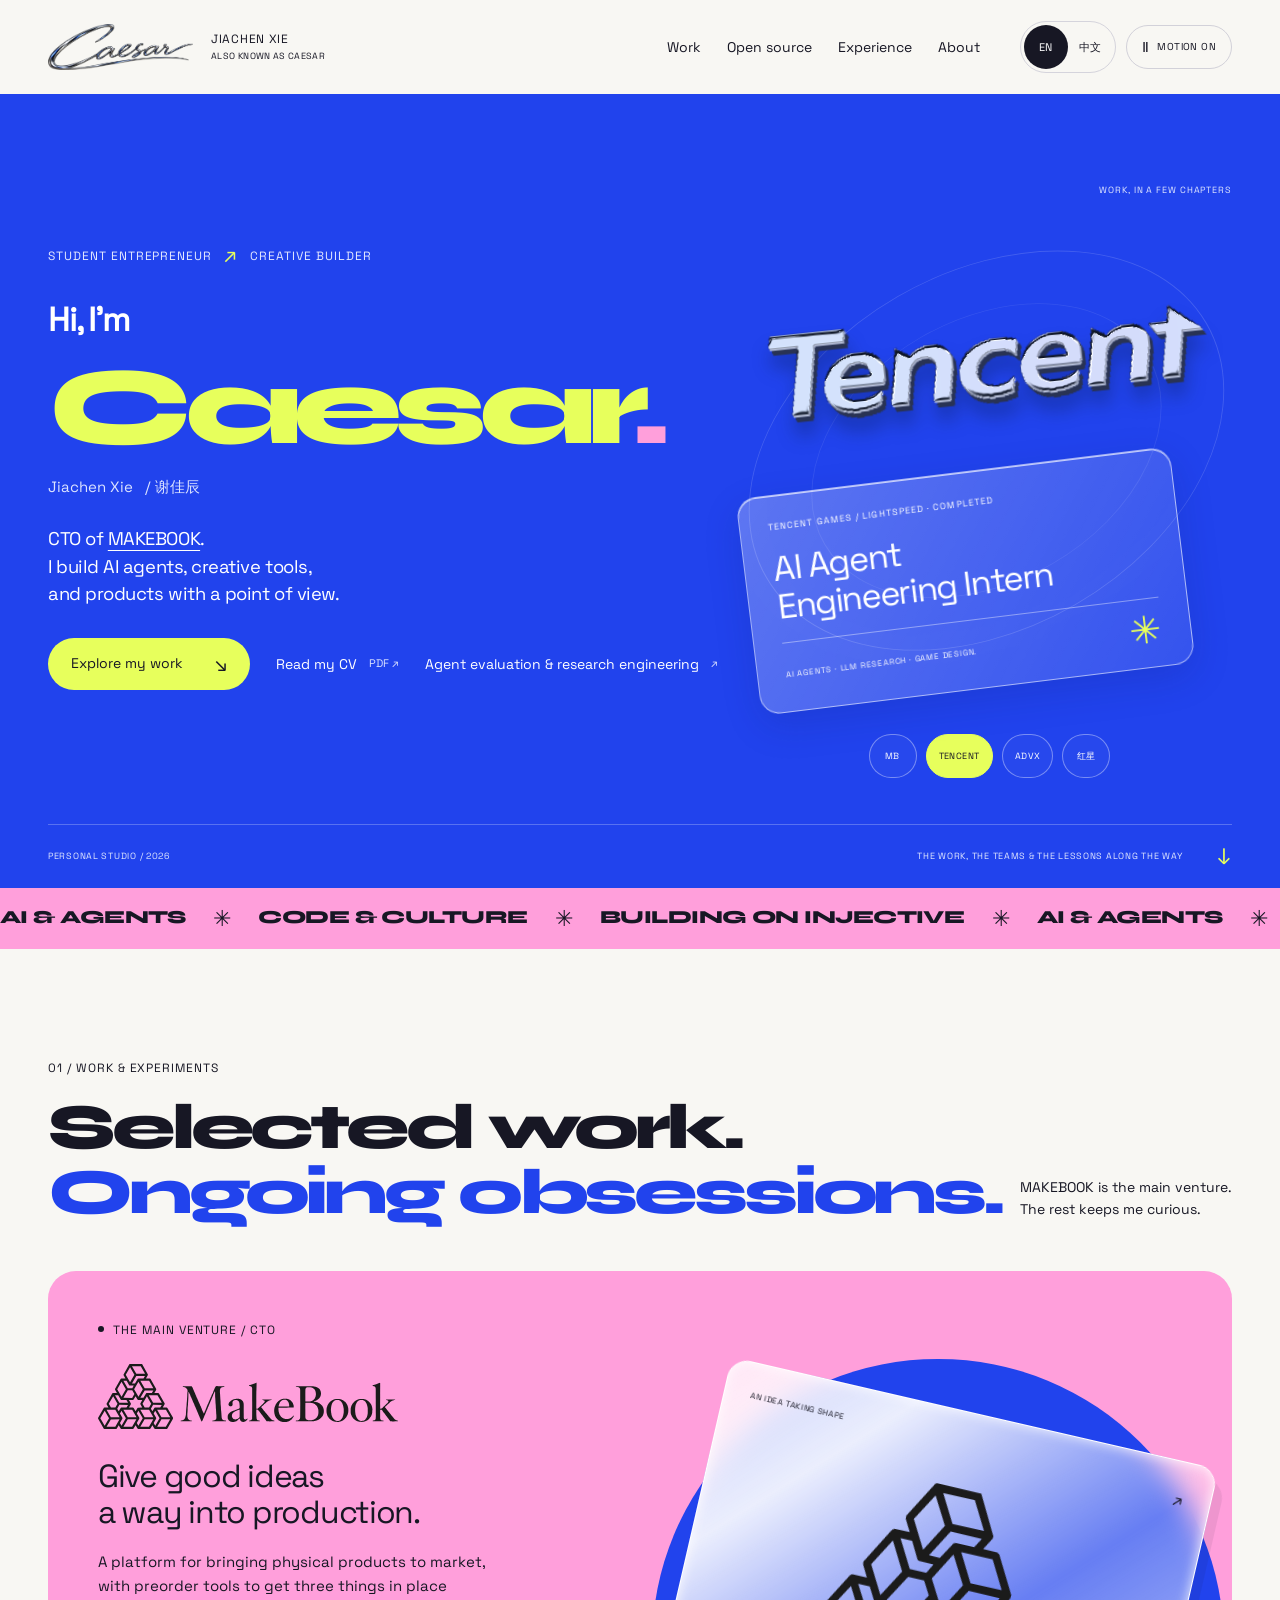
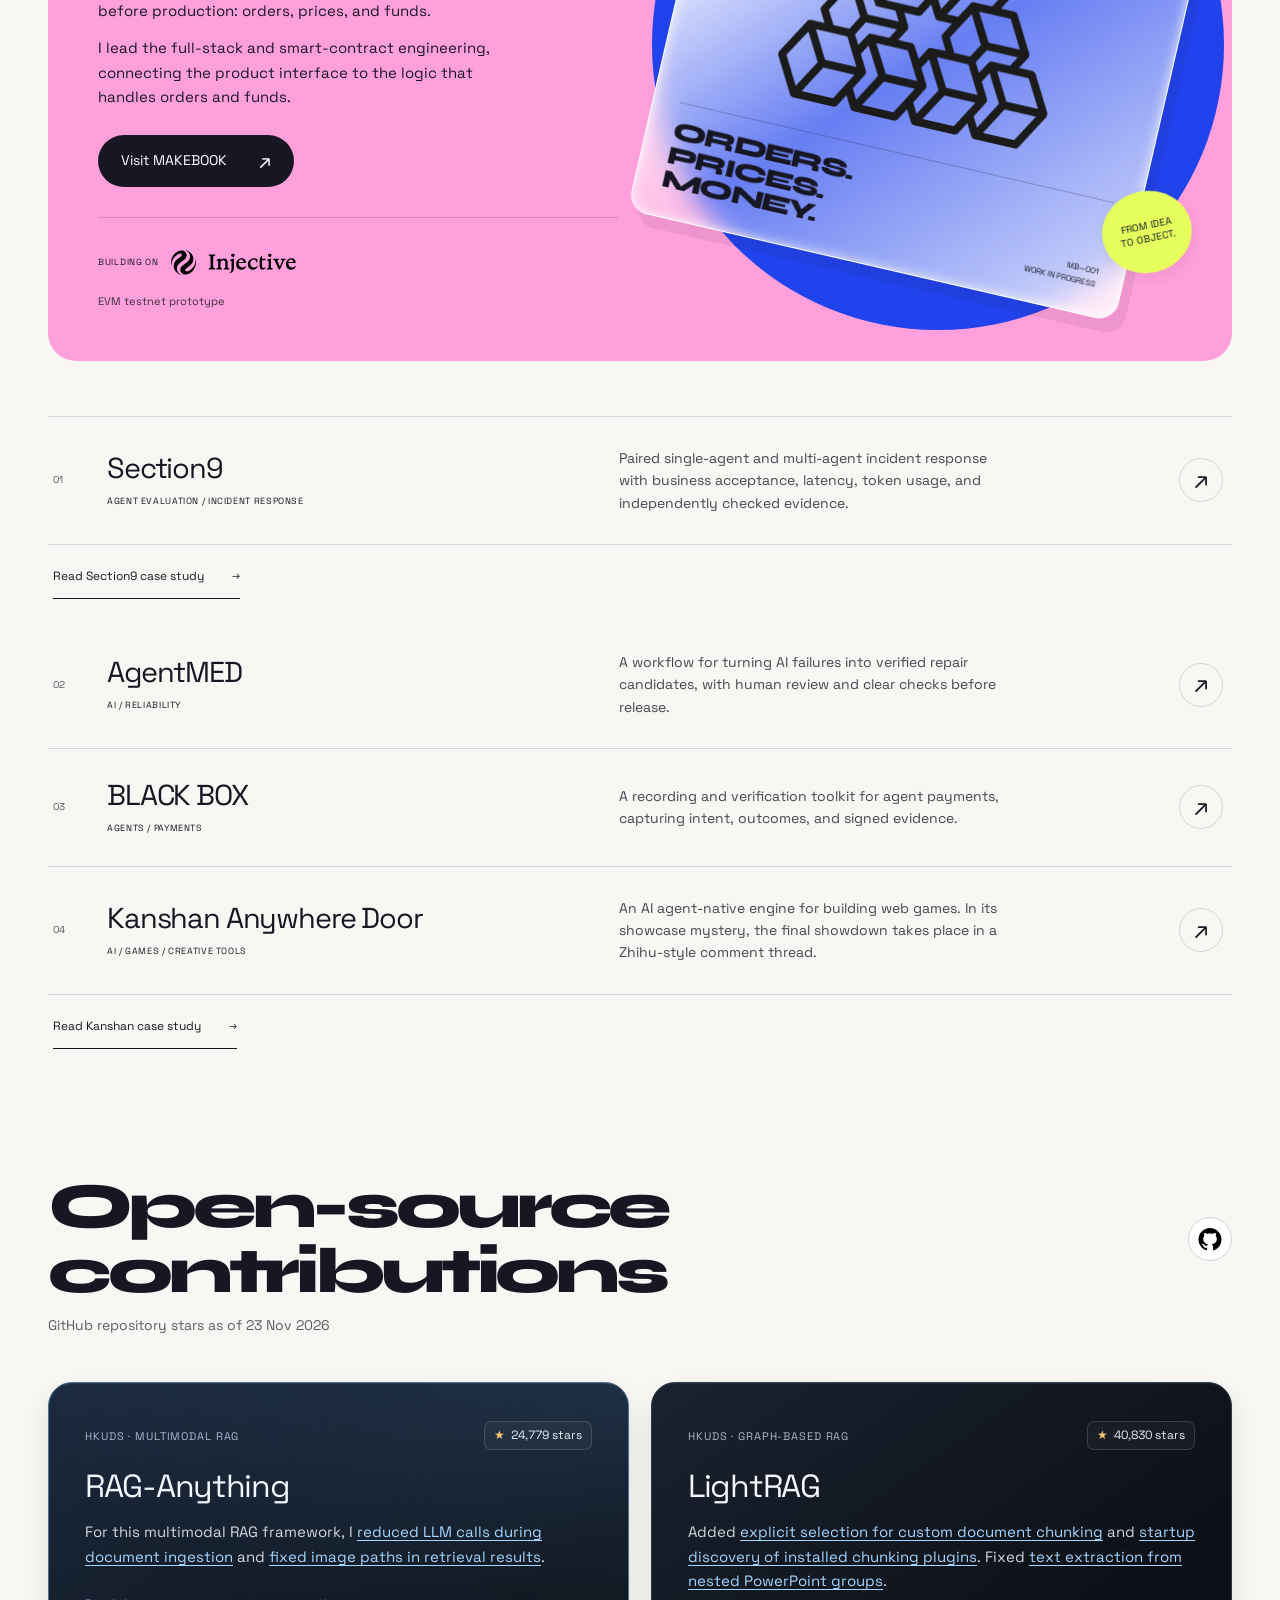
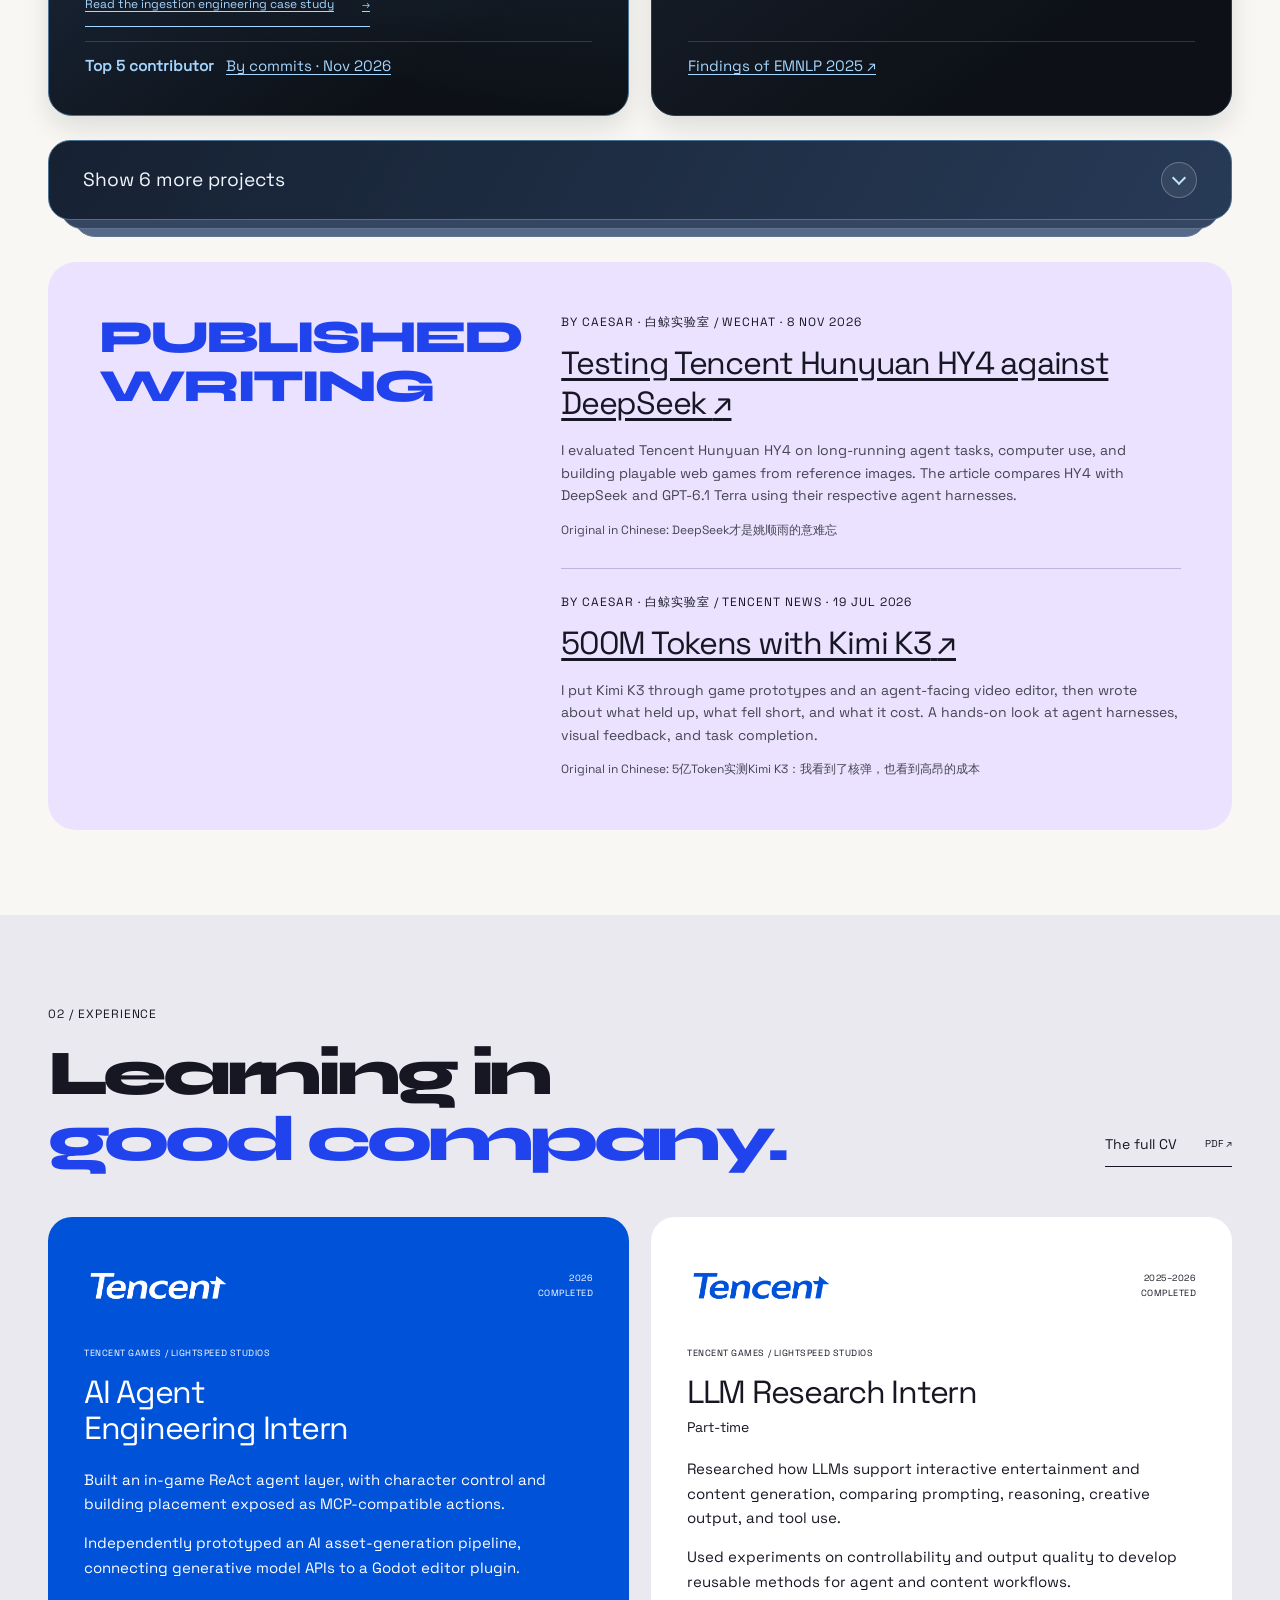
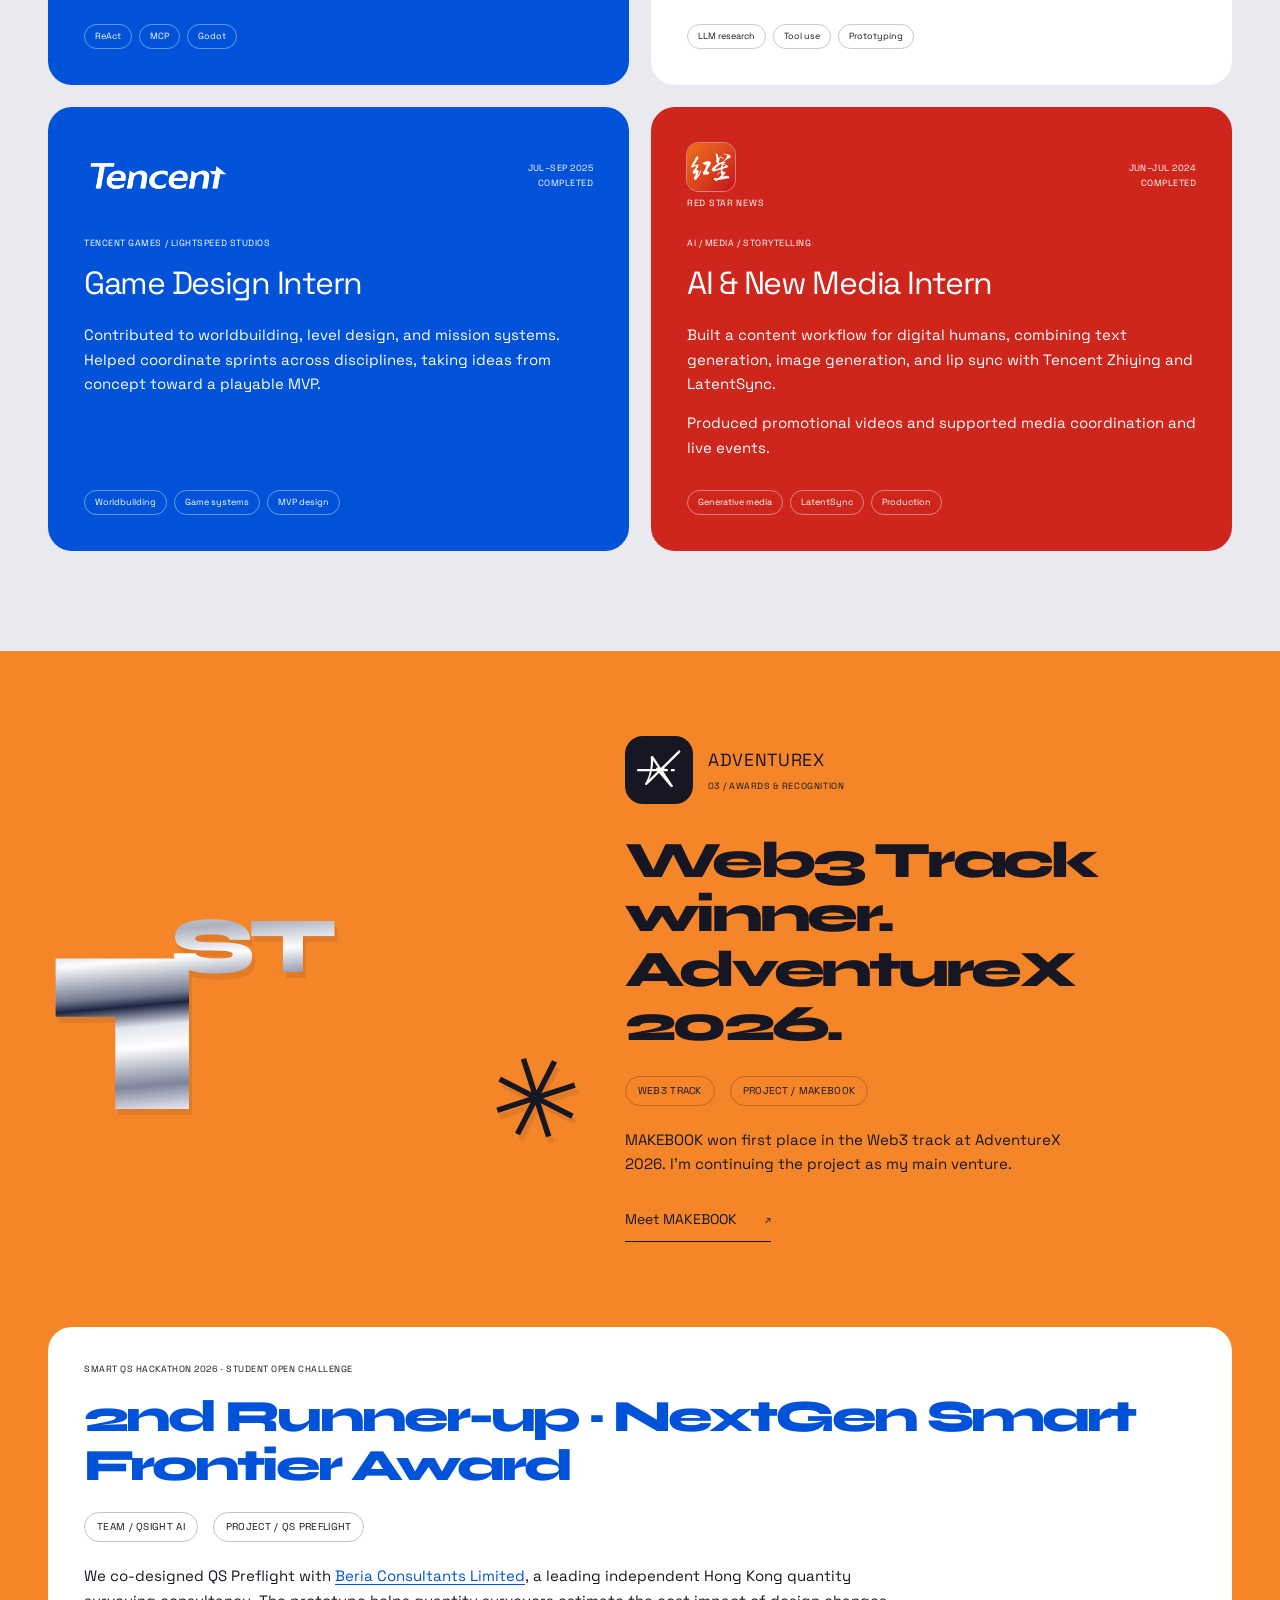
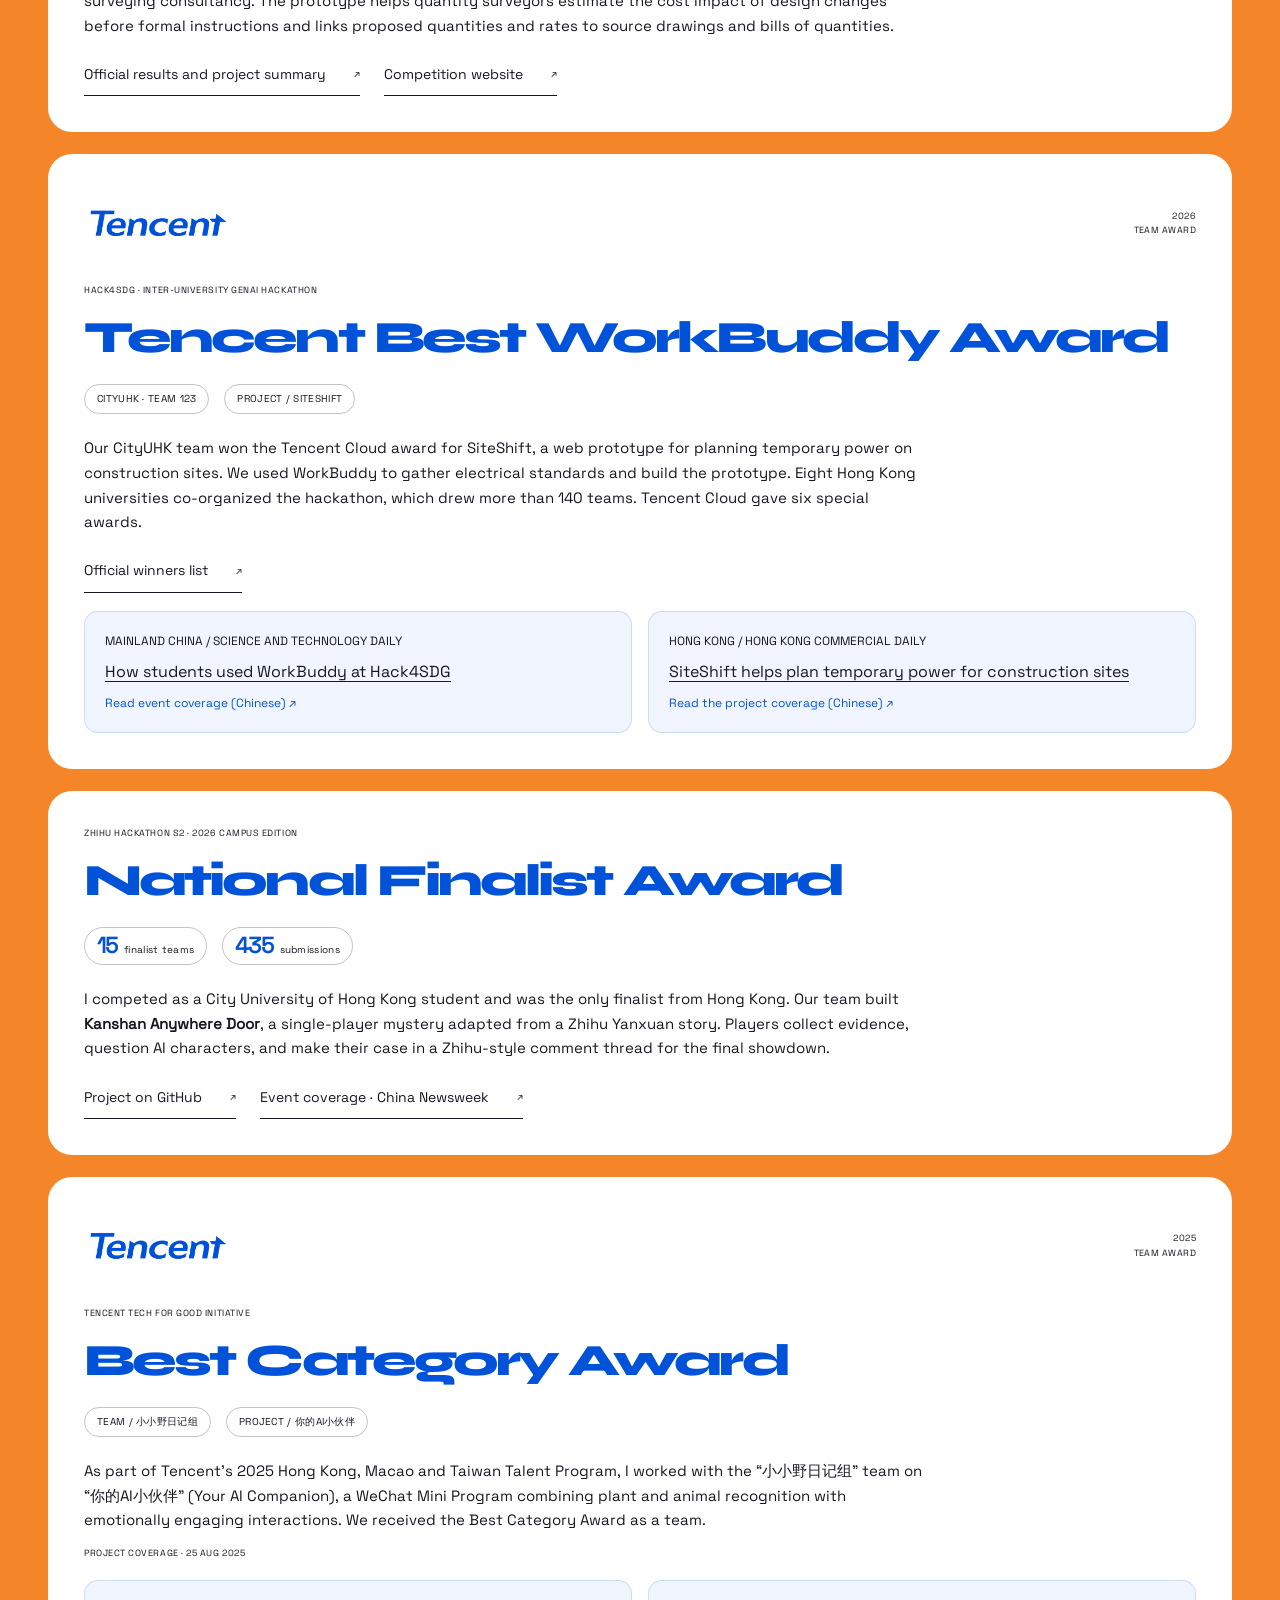
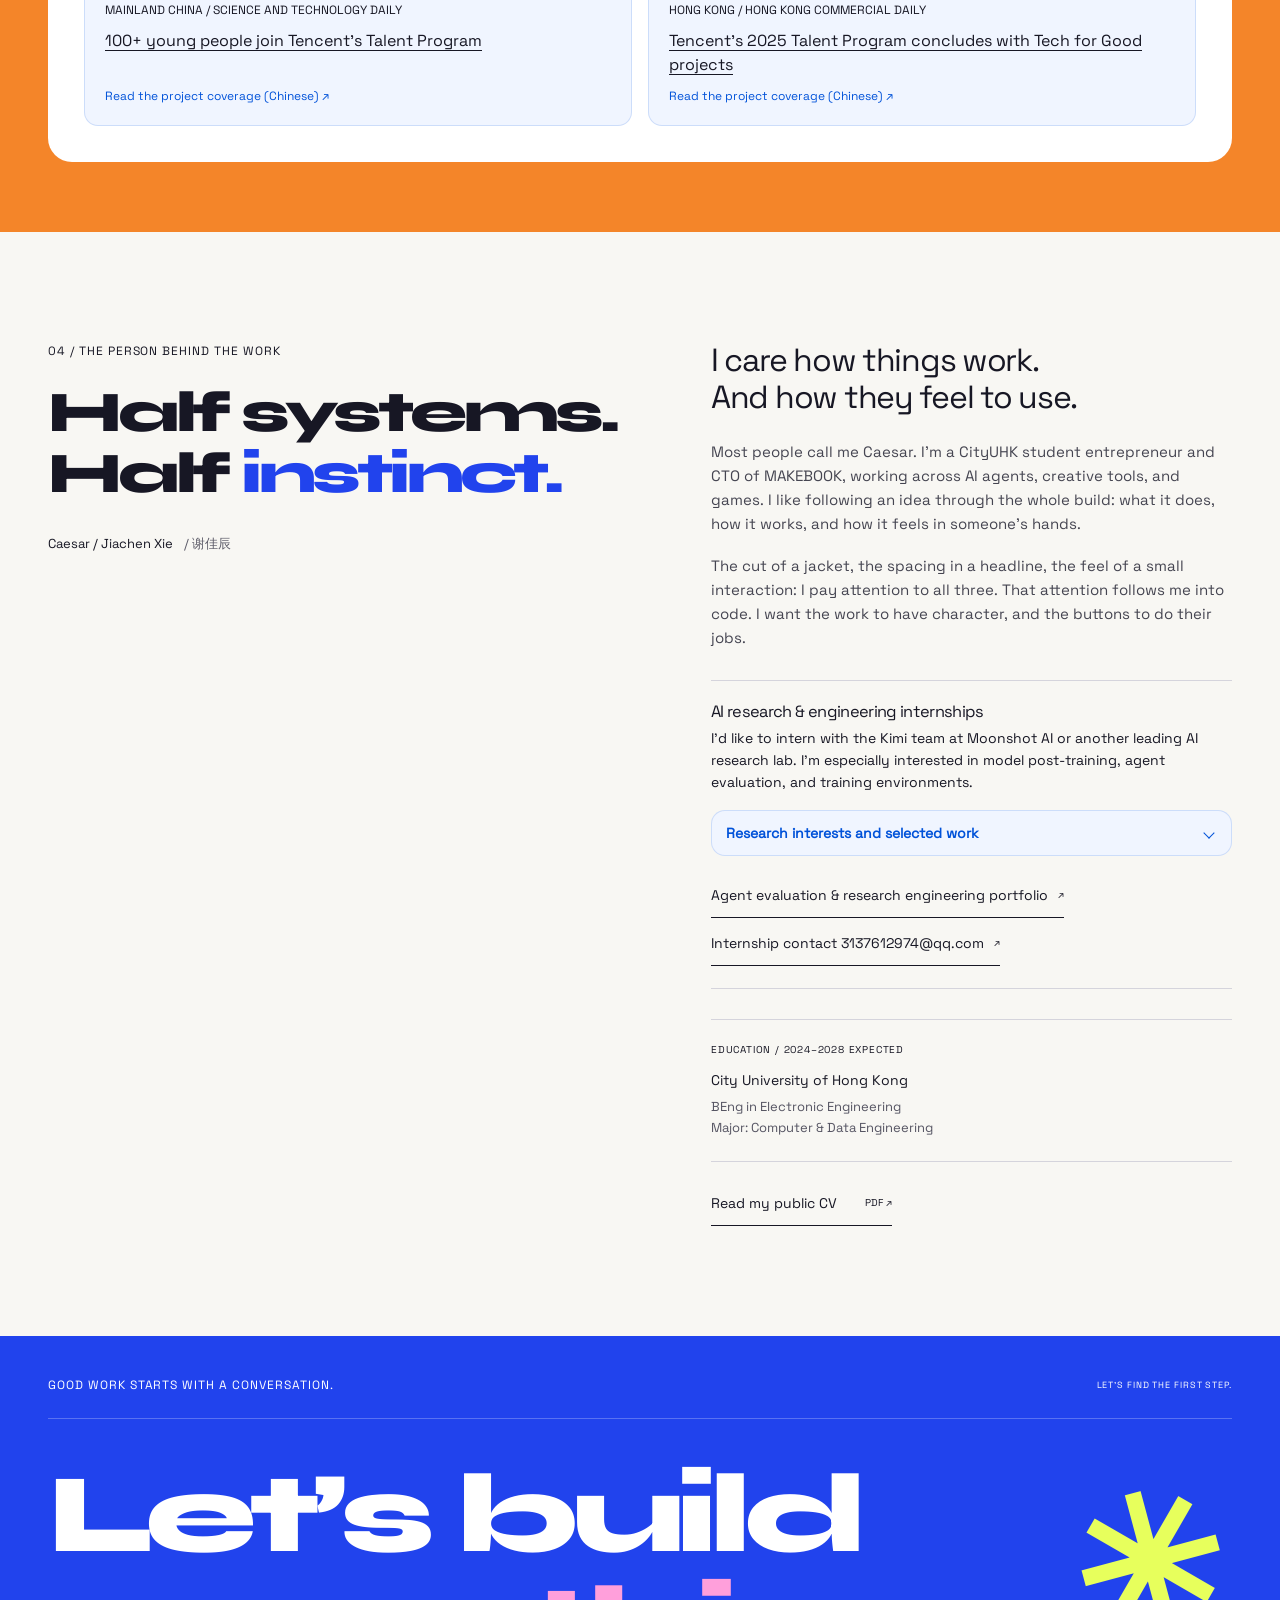
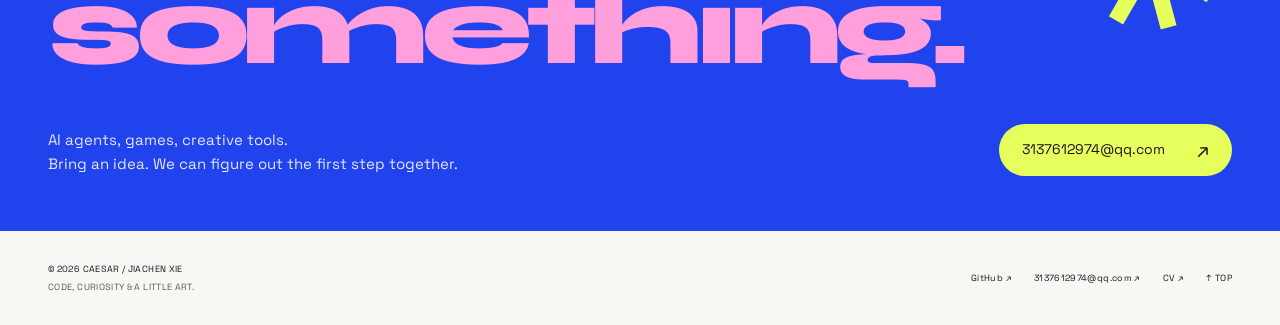
==== commit 2be3dfac: "Align homepage with agent evaluation portfolio" ====
--- a/en/index.html
+++ b/en/index.html
@@ -5,14 +5,14 @@
   <meta name="viewport" content="width=device-width, initial-scale=1">
   <meta name="theme-color" content="#2143ed">
   <meta name="google-site-verification" content="NfV_wQ1p8b_EclNgh9j-dV1jQuPxF62sKeQZvsVd0r0">
-  <title data-i18n="page.title">Jiachen Xie (Caesar) | AI Agent Engineering &amp; RAG</title>
-  <meta name="description" data-i18n-content="page.description" content="Jiachen Xie (Caesar), CityUHK undergraduate and former Tencent Games intern. I build AI agents, evaluate LLMs, and seek AI research internships in model post-training.">
+  <title data-i18n="page.title">Jiachen Xie (Caesar) | LLM Agent Evaluation &amp; Research Engineering</title>
+  <meta name="description" data-i18n-content="page.description" content="Jiachen Xie (Caesar), CityUHK undergraduate and former Tencent Games AI Agent Engineering Intern. Coding-agent evaluation, MCP, agent harnesses, and research engineering internships.">
   <link rel="canonical" href="https://er-s-an.github.io/en/">
   <link rel="alternate" hreflang="en" href="https://er-s-an.github.io/en/">
   <link rel="alternate" hreflang="zh-Hans" href="https://er-s-an.github.io/zh/">
   <link rel="alternate" hreflang="x-default" href="https://er-s-an.github.io/">
-  <meta property="og:title" data-i18n-content="page.title" content="Jiachen Xie (Caesar) | AI Agent Engineering &amp; RAG">
-  <meta property="og:description" data-i18n-content="page.social" content="MAKEBOOK CTO, RAG-Anything contributor, and author of hands-on evaluations of Tencent Hunyuan HY4 and Kimi K3. Open to AI research and engineering internships.">
+  <meta property="og:title" data-i18n-content="page.title" content="Jiachen Xie (Caesar) | LLM Agent Evaluation &amp; Research Engineering">
+  <meta property="og:description" data-i18n-content="page.social" content="LLM agent evaluation and coding agents on real software, browser, and game tasks. Former Tencent Games AI Agent Engineering Intern; MAKEBOOK CTO. Open to research engineering internships.">
   <meta property="og:type" content="website">
   <meta property="og:url" content="https://er-s-an.github.io/en/">
   <meta property="og:locale" content="en_US">
@@ -28,8 +28,8 @@
   "@type": "ProfilePage",
   "@id": "https://er-s-an.github.io/en/#profile",
   "url": "https://er-s-an.github.io/en/",
-  "name": "Jiachen Xie (Caesar) | AI Agent Engineering & RAG",
-  "description": "Jiachen Xie (Caesar), CityUHK undergraduate and former Tencent Games intern. I build AI agents, evaluate LLMs, and seek AI research internships in model post-training.",
+  "name": "Jiachen Xie (Caesar) | LLM Agent Evaluation & Research Engineering",
+  "description": "Jiachen Xie (Caesar), CityUHK undergraduate and former Tencent Games AI Agent Engineering Intern. Coding-agent evaluation, MCP, agent harnesses, and research engineering internships.",
   "inLanguage": "en",
   "mainEntity": {
     "@type": "Person",
@@ -42,7 +42,7 @@
     ],
     "url": "https://er-s-an.github.io/",
     "email": "3137612974@qq.com",
-    "description": "MAKEBOOK CTO, RAG-Anything contributor, and author of hands-on evaluations of Tencent Hunyuan HY4 and Kimi K3. Open to AI research and engineering internships.",
+    "description": "LLM agent evaluation and coding agents on real software, browser, and game tasks. Former Tencent Games AI Agent Engineering Intern; MAKEBOOK CTO. Open to research engineering internships.",
     "jobTitle": "CTO",
     "worksFor": {
       "@type": "Organization",
@@ -55,11 +55,16 @@
       "url": "https://www.cityu.edu.hk/"
     },
     "knowsAbout": [
-      "AI agent engineering",
-      "LLM evaluation",
-      "Computer use",
+      "LLM agent evaluation",
+      "Coding agents",
+      "Agent harnesses",
       "Model Context Protocol",
-      "Multimodal retrieval-augmented generation"
+      "ReAct",
+      "Tool use",
+      "Multi-agent systems",
+      "Computer-use evaluation",
+      "Multimodal RAG",
+      "Game environments"
     ],
     "sameAs": [
       "https://github.com/er-s-an",
@@ -73,9 +78,9 @@
   <link rel="preload" href="/assets/fonts/space-grotesk-regular.ttf" as="font" type="font/ttf" crossorigin>
   <link rel="preload" href="/assets/caesar-signature.webp" as="image">
   <link rel="preload" href="/assets/metal/caesar.png" as="image">
-  <link rel="stylesheet" href="/style.css?v=research-internships">
+  <link rel="stylesheet" href="/style.css?v=agent-evaluation-1">
   <script src="/liquid-metal.js?v=mercury-2" defer></script>
-  <script src="/i18n.js?v=research-internships" defer></script>
+  <script src="/i18n.js?v=agent-evaluation-1" defer></script>
   <script src="/script.js?v=contribution-deck-3" defer></script>
 </head>
 <body id="top">
@@ -110,7 +115,7 @@
           <p class="eyebrow entrance" data-i18n="hero.eyebrow">STUDENT ENTREPRENEUR <span aria-hidden="true">↗</span> CREATIVE BUILDER</p>
           <h1 id="hero-title"><span class="hero-greeting" data-i18n="hero.greeting">Hi, I’m</span><span>Caesar<span class="hero-period">.</span></span></h1><p class="hero-realname">Jiachen Xie <span lang="zh">/ 谢佳辰</span></p>
           <p class="hero-intro entrance" data-i18n="hero.intro">CTO of <a href="https://makebook.xyz">MAKEBOOK</a>.<br>I build AI agents, creative tools,<br>and products with a point of view.</p>
-          <div class="hero-actions entrance"><a class="button button-lime" href="#work" data-i18n="hero.work">Explore my work <span aria-hidden="true">↘</span></a><a class="hero-cv" href="/cv/Jiachen-Xie-CV.pdf" data-i18n="cv.hero">Read my CV <span>PDF ↗</span></a><a class="hero-cv" href="#internships" data-i18n="career.hero">Open to AI internships <span aria-hidden="true">↘</span></a></div>
+          <div class="hero-actions entrance"><a class="button button-lime" href="#work" data-i18n="hero.work">Explore my work <span aria-hidden="true">↘</span></a><a class="hero-cv" href="/cv/Jiachen-Xie-CV.pdf" data-i18n="cv.hero">Read my CV <span>PDF ↗</span></a><span class="hero-career-link" data-i18n="career.hero"><a class="hero-cv" href="/en/research-engineering/">Agent evaluation &amp; research engineering <span aria-hidden="true">↗</span></a></span></div>
         </div>
         <div class="hero-art entrance" aria-label="Places I have built things, brand showcase" data-i18n-aria="label.showcase">
           <div class="orbit" aria-hidden="true"></div><span class="art-coordinate" data-i18n="hero.chapters">WORK, IN A FEW CHAPTERS</span>
@@ -146,9 +151,12 @@
       </article>
 
       <div class="project-list">
-        <a class="project-row reveal" href="https://github.com/er-s-an/AgentMED0"><span class="project-number">01</span><div class="project-title"><h3>AgentMED</h3><span data-i18n="project.reliability">AI / RELIABILITY</span></div><p data-i18n="agentmed.description">A workflow for turning AI failures into verified repair candidates, with human review and clear checks before release.</p><span class="project-arrow" aria-hidden="true">↗</span></a>
-        <a class="project-row reveal" href="https://github.com/er-s-an/AIX_blackbox"><span class="project-number">02</span><div class="project-title"><h3>BLACK BOX</h3><span data-i18n="project.payments">AGENTS / PAYMENTS</span></div><p data-i18n="blackbox.description">A recording and verification toolkit for agent payments, capturing intent, outcomes, and signed evidence.</p><span class="project-arrow" aria-hidden="true">↗</span></a>
-        <a class="project-row reveal" href="https://github.com/er-s-an/kanshanOPENdoor"><span class="project-number">03</span><div class="project-title"><h3 data-i18n="kanshan.title">Kanshan Anywhere Door</h3><span data-i18n="project.games">AI / GAMES / CREATIVE TOOLS</span></div><p data-i18n="kanshan.description">An AI agent-native engine for building web games. In its showcase mystery, the final showdown takes place in a Zhihu-style comment thread.</p><span class="project-arrow" aria-hidden="true">↗</span></a>
+        <a class="project-row reveal" href="https://github.com/er-s-an/section9"><span class="project-number">01</span><div class="project-title"><h3>Section9</h3><span data-i18n="project.evaluation">AGENT EVALUATION / INCIDENT RESPONSE</span></div><p data-i18n="section9.description">Paired single-agent and multi-agent incident response with business acceptance, latency, token usage, and independently checked evidence.</p><span class="project-arrow" aria-hidden="true">↗</span></a>
+        <span class="case-study-link" data-i18n="section9.case"><a class="text-link" href="/en/work/section9/">Read Section9 case study <span aria-hidden="true">→</span></a></span>
+        <a class="project-row reveal" href="https://github.com/er-s-an/AgentMED0"><span class="project-number">02</span><div class="project-title"><h3>AgentMED</h3><span data-i18n="project.reliability">AI / RELIABILITY</span></div><p data-i18n="agentmed.description">A workflow for turning AI failures into verified repair candidates, with human review and clear checks before release.</p><span class="project-arrow" aria-hidden="true">↗</span></a>
+        <a class="project-row reveal" href="https://github.com/er-s-an/AIX_blackbox"><span class="project-number">03</span><div class="project-title"><h3>BLACK BOX</h3><span data-i18n="project.payments">AGENTS / PAYMENTS</span></div><p data-i18n="blackbox.description">A recording and verification toolkit for agent payments, capturing intent, outcomes, and signed evidence.</p><span class="project-arrow" aria-hidden="true">↗</span></a>
+        <a class="project-row reveal" href="https://github.com/er-s-an/kanshanOPENdoor"><span class="project-number">04</span><div class="project-title"><h3 data-i18n="kanshan.title">Kanshan Anywhere Door</h3><span data-i18n="project.games">AI / GAMES / CREATIVE TOOLS</span></div><p data-i18n="kanshan.description">An AI agent-native engine for building web games. In its showcase mystery, the final showdown takes place in a Zhihu-style comment thread.</p><span class="project-arrow" aria-hidden="true">↗</span></a>
+        <span class="case-study-link" data-i18n="kanshan.case"><a class="text-link" href="/en/work/kanshan/">Read Kanshan case study <span aria-hidden="true">→</span></a></span>
       </div>
     </section>
 
@@ -166,6 +174,7 @@
             <div class="repo-meta"><span class="eyebrow" data-i18n="oss.ragContext">HKUDS · Multimodal RAG</span><a class="repo-stars" href="https://github.com/HKUDS/RAG-Anything/stargazers"><span aria-hidden="true">★</span> 24,779 stars</a></div>
             <h3><a href="https://github.com/HKUDS/RAG-Anything">RAG-Anything</a></h3>
             <p data-i18n="oss.ragAnything">For this multimodal RAG framework, I <a href="https://github.com/HKUDS/RAG-Anything/pull/453">reduced LLM calls during document ingestion</a> and <a href="https://github.com/HKUDS/RAG-Anything/pull/445">fixed image paths in retrieval results</a>.</p>
+            <p class="rag-case-link" data-i18n="oss.ragCase"><a class="text-link" href="/en/work/rag-anything-ingestion/">Read the ingestion engineering case study <span aria-hidden="true">→</span></a></p>
             <p class="contributor-rank" data-i18n="oss.rank"><strong>Top 5 contributor</strong><a href="https://github.com/HKUDS/RAG-Anything/graphs/contributors">By commits · Nov 2026</a></p>
           </article>
           <article class="experience-card contribution reveal">
@@ -329,7 +338,7 @@
             </div>
           </details>
           <div class="research-links">
-            <span data-i18n="career.profile"><a class="text-link" href="/en/research-engineering/">AI research engineering portfolio <span aria-hidden="true">↗</span></a></span>
+            <span data-i18n="career.profile"><a class="text-link" href="/en/research-engineering/">Agent evaluation &amp; research engineering portfolio <span aria-hidden="true">↗</span></a></span>
             <a class="text-link" href="mailto:3137612974@qq.com" data-i18n="career.contact">Internship contact 3137612974@qq.com <span aria-hidden="true">↗</span></a>
           </div>
         </section>
--- a/style.css
+++ b/style.css
@@ -99,3 +99,35 @@
 :lang(zh) h2,:lang(zh) h3{letter-spacing:-.025em;line-height:1.2}:lang(zh) .eyebrow,:lang(zh) .id-top,:lang(zh) .id-bottom,:lang(zh) .art-coordinate,:lang(zh) .hero-bottom,:lang(zh) .experience-brand,:lang(zh) .site-footer{letter-spacing:.025em}:lang(zh) .hero-intro{line-height:1.65}:lang(zh) .glass-id .id-name{letter-spacing:-.025em;line-height:1.2}:lang(zh) .feature-lede,:lang(zh) .about-lede{line-height:1.35}:lang(zh) .award-copy h2{font-size:clamp(2.2rem,3.4vw,3.3rem)}
 @media(max-width:1100px) and (min-width:901px){.site-header{gap:18px}nav{gap:18px}.identity small{font-size:.5rem}.header-controls{gap:7px}}
 @media(max-width:600px){.identity>span{display:none}.header-controls{gap:7px}.site-header{column-gap:8px}.motion-button{padding-inline:10px}:lang(zh) .section-heading h2{font-size:clamp(2rem,8.3vw,3rem)}:lang(zh) .award-copy h2{font-size:1.9rem}:lang(zh) .about-heading h2{font-size:2.25rem}}
+
+.case-profile{max-width:1040px;padding-block:clamp(38px,6vw,76px)}
+.case-profile h1{max-width:1040px;font-size:clamp(2.8rem,6.4vw,5.2rem);line-height:1.02;letter-spacing:-.05em;margin:18px 0 24px;text-wrap:balance;overflow-wrap:normal;word-break:normal}
+.case-summary{max-width:780px;font-size:clamp(1.05rem,2vw,1.35rem);line-height:1.65;color:#454551}
+.case-hero{margin:36px 0 0;border-radius:24px;overflow:hidden;background:#e9edf5;border:1px solid var(--line)}
+.case-hero img{display:block;width:100%;height:auto;aspect-ratio:16/10;object-fit:cover}
+.case-facts{display:grid;grid-template-columns:1fr 1fr;gap:28px;margin:32px 0;padding:26px 0;border-block:1px solid var(--line)}
+.case-facts dt{font-size:.65rem;letter-spacing:.1em;margin-bottom:10px}.case-facts dd{margin:0;line-height:1.55}
+.case-stack{display:flex;flex-wrap:wrap;gap:8px}.skill-tag{border:1px solid var(--line);border-radius:999px;padding:5px 10px;font-size:.72rem}
+.case-metrics{display:grid;grid-template-columns:repeat(3,minmax(0,1fr));gap:14px;margin:34px 0}
+.case-metrics>div{background:var(--blue);color:#fff;border-radius:18px;padding:24px;min-width:0}
+.case-metrics strong{display:block;font-family:var(--display);font-size:clamp(2rem,5vw,4rem);letter-spacing:-.06em;overflow-wrap:anywhere}
+.case-metrics span{display:block;margin-top:8px;font-size:.78rem;line-height:1.45;color:#e3e8ff}
+.case-section{display:grid;grid-template-columns:minmax(240px,.9fr) 1.1fr;gap:50px;border-top:1px solid var(--line);padding:40px 0}
+.case-section h2{font-size:clamp(1.65rem,3vw,2.2rem);line-height:1.15;text-wrap:balance}
+.case-section p,.case-method p{font-size:1rem;line-height:1.8;color:#454551}.case-section p+p{margin-top:18px}
+.case-method{margin:16px 0 50px;padding:26px;border:1px solid var(--line);border-radius:18px;background:#f0f5ff}
+.case-method h2{font-size:1.1rem;margin-bottom:10px}
+@media(max-width:700px){.case-facts,.case-section{grid-template-columns:1fr;gap:18px}.case-metrics{grid-template-columns:1fr}.case-hero{border-radius:16px}.case-profile h1{font-size:clamp(2.2rem,10vw,3.6rem)}}
+
+.research-profile{max-width:1040px}
+.research-proof-grid{display:grid;grid-template-columns:repeat(3,minmax(0,1fr));gap:16px;margin-top:42px}
+.research-proof{width:100%;min-height:100%;padding:26px}
+.research-proof h2{color:#f0f6fc;font-size:clamp(1.45rem,2.5vw,2rem);line-height:1.15;margin-bottom:14px;overflow-wrap:anywhere}
+.research-proof-stat{display:block;color:#d8ff52;font-family:var(--display);font-size:1.05rem;line-height:1.35;margin-bottom:18px}
+.research-proof .research-links{width:100%;margin-top:auto;padding-top:14px}
+.research-proof .text-link{color:#a5d6ff}
+@media(max-width:900px){.research-proof-grid{grid-template-columns:1fr}.research-proof{min-height:0}}
+
+.hero-actions>.hero-career-link{display:inline-flex;align-items:center}
+.case-study-link{display:inline-flex;margin:10px 5px 22px}
+.case-study-link .text-link,.rag-case-link .text-link{font-size:.75rem}
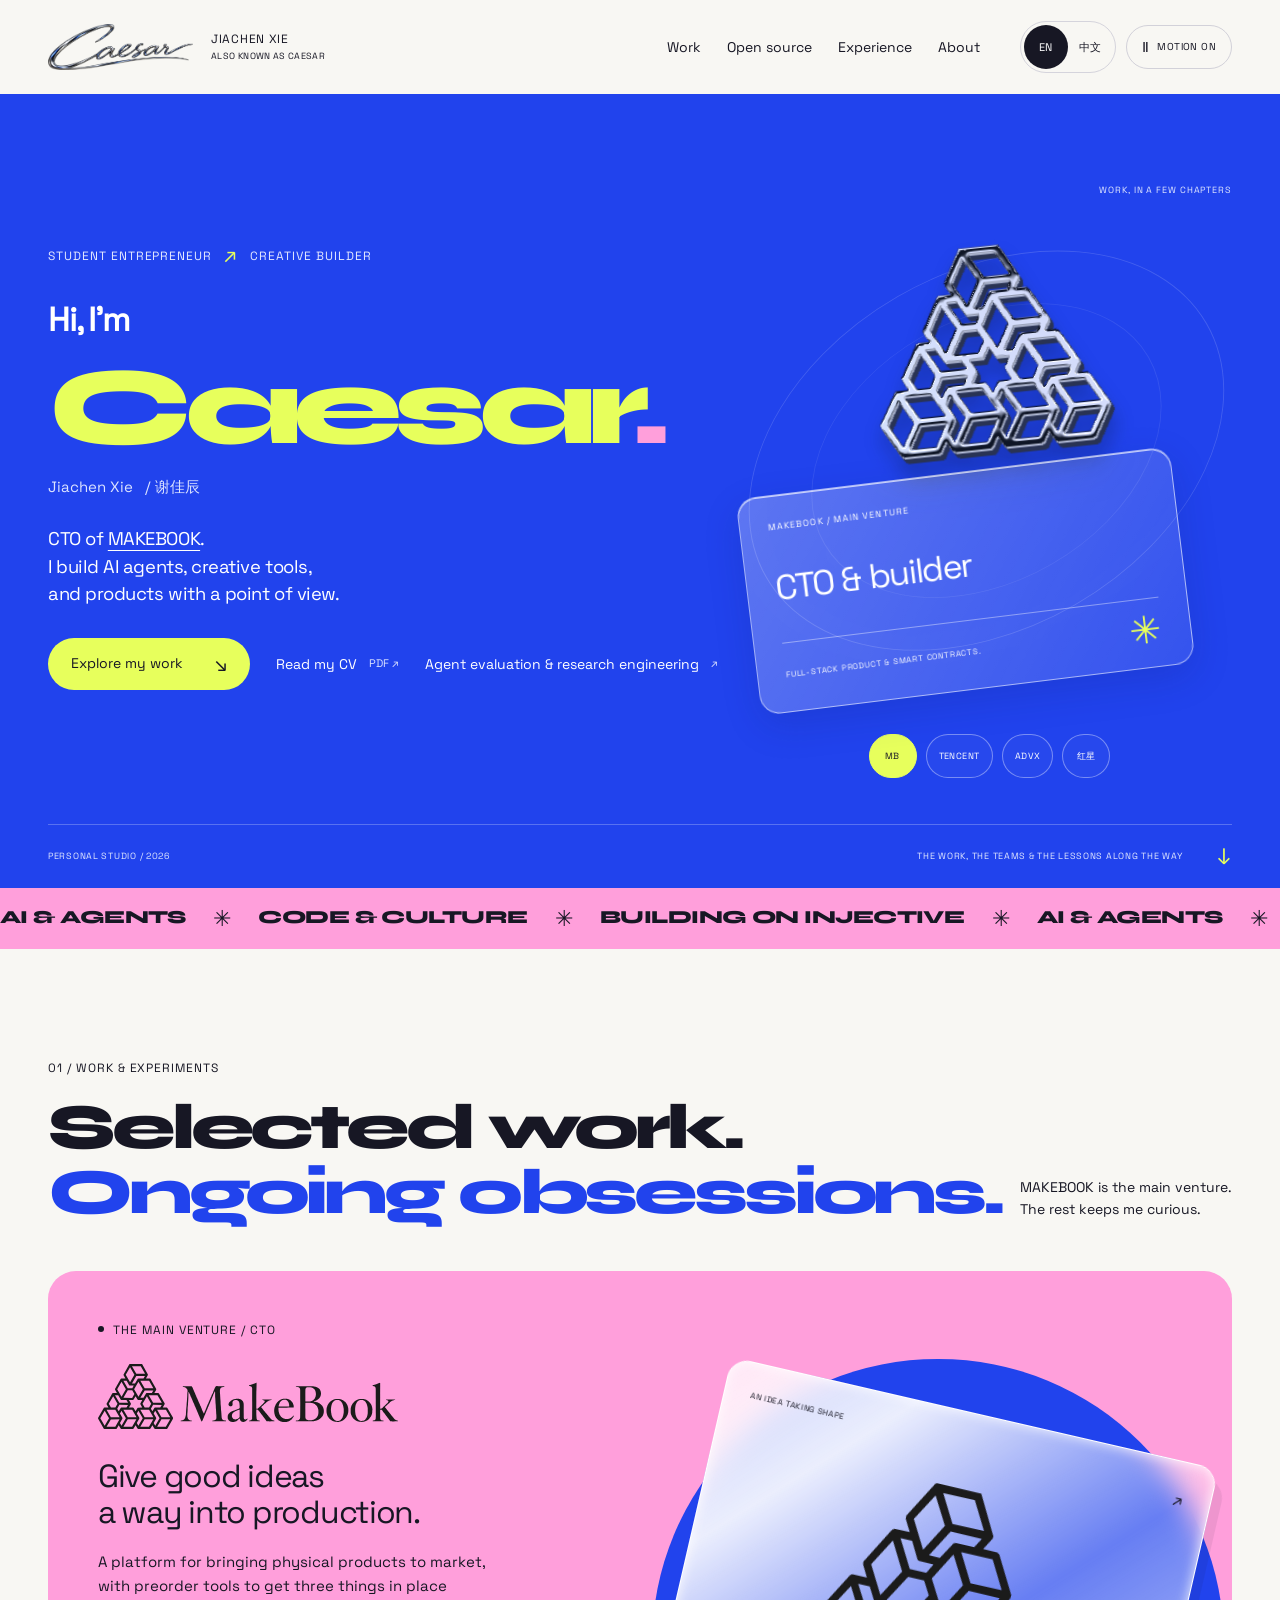
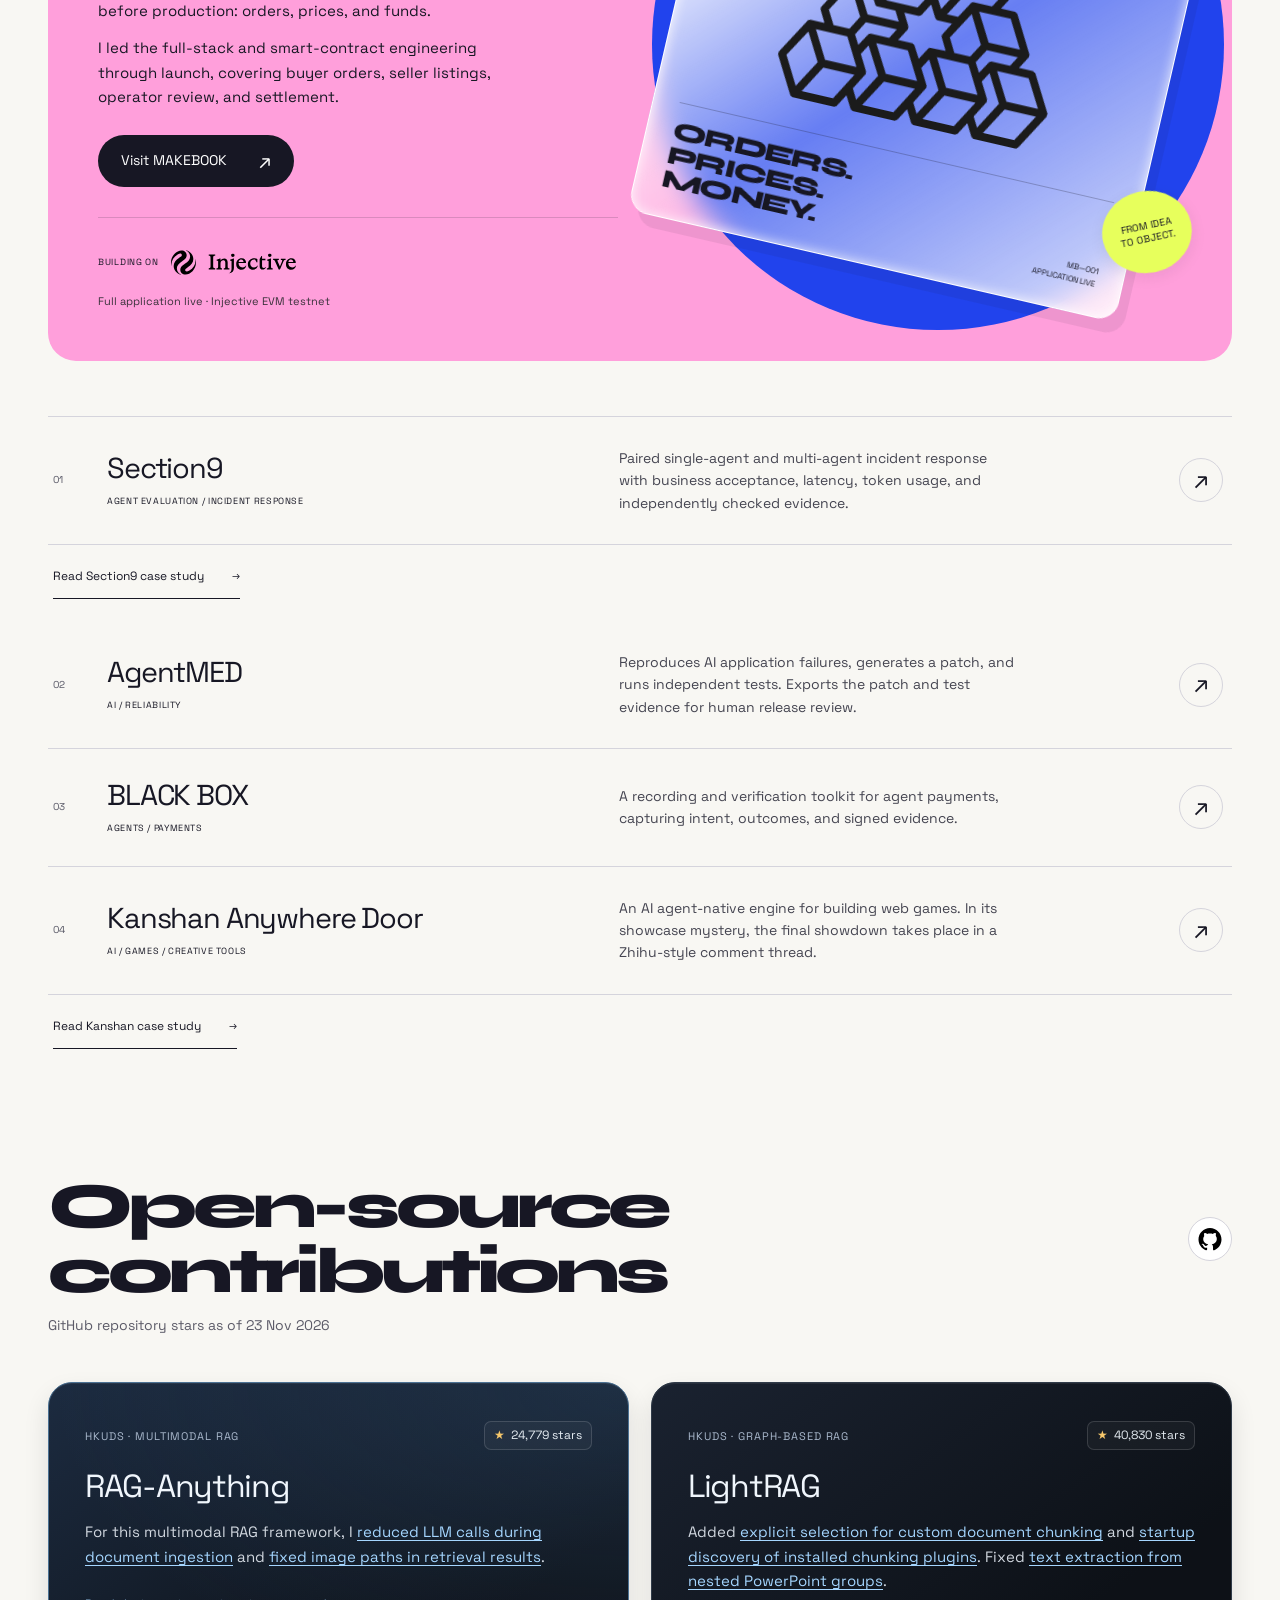
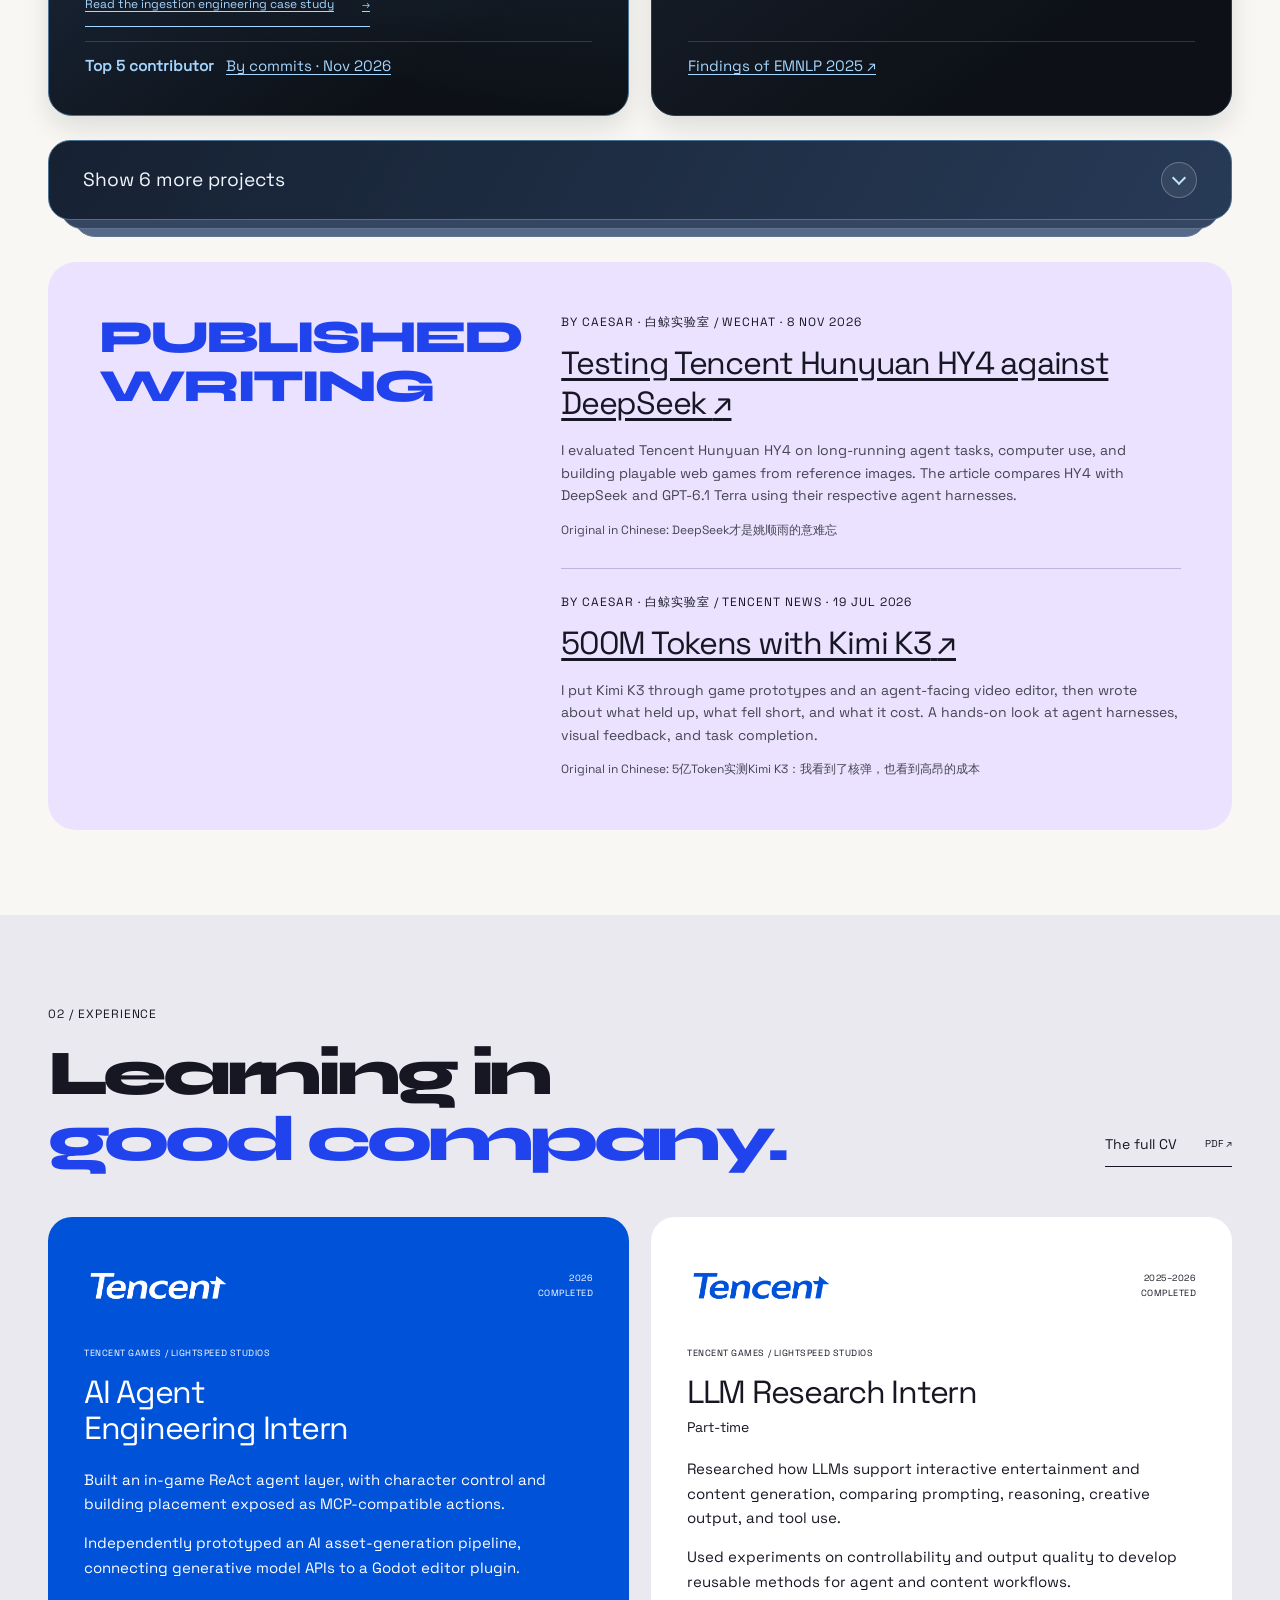
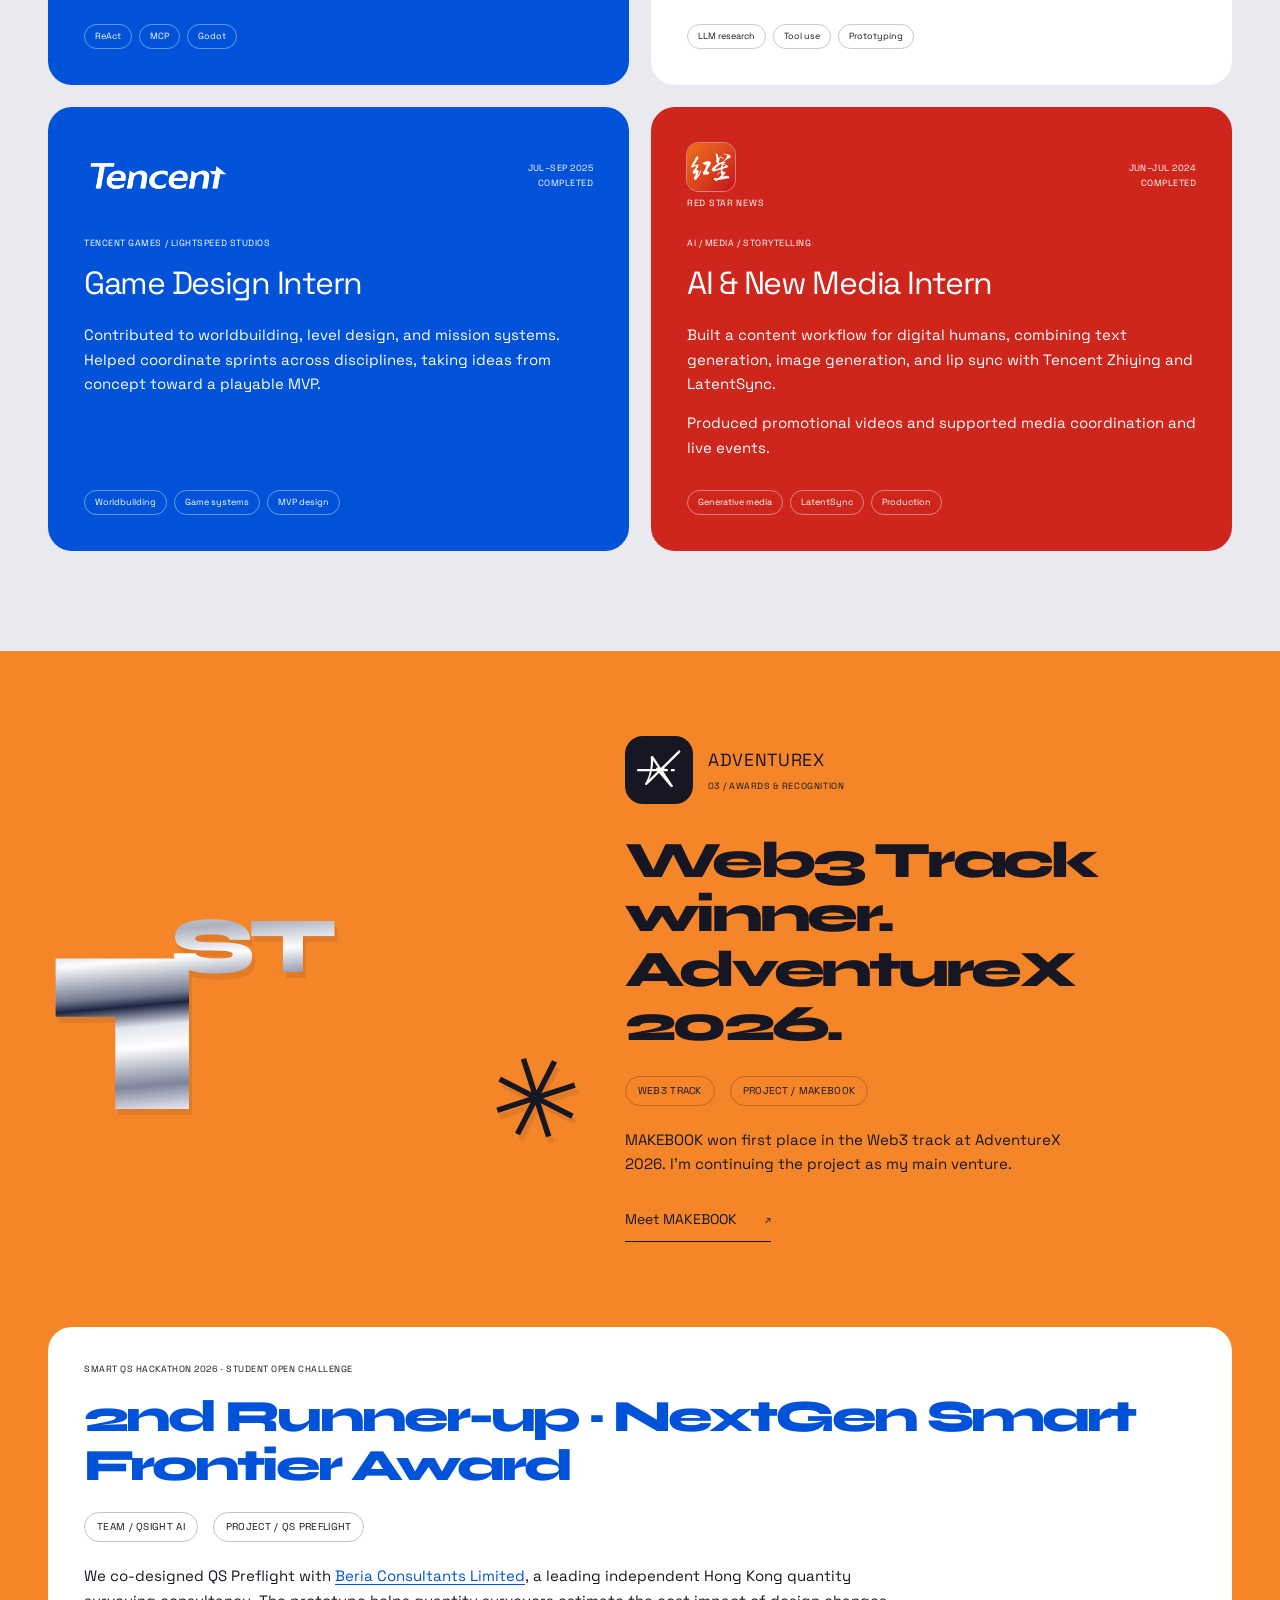
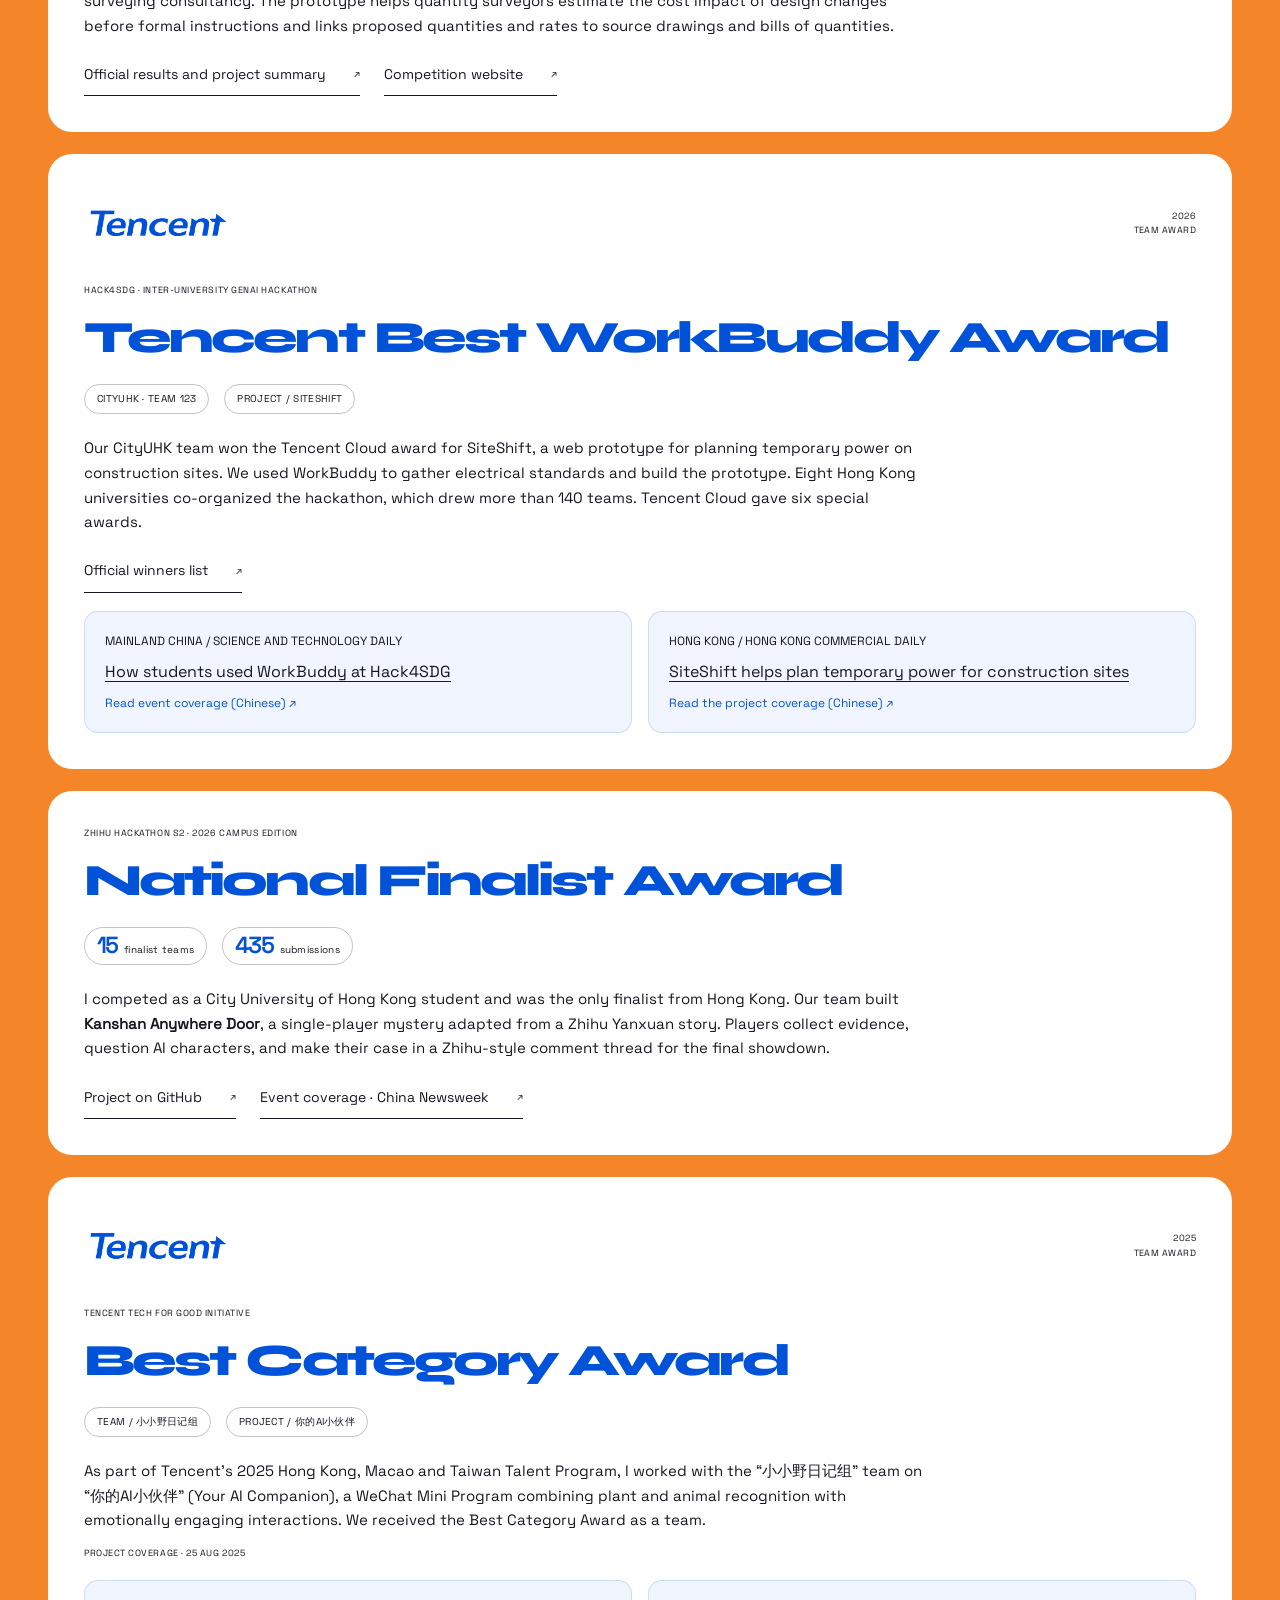
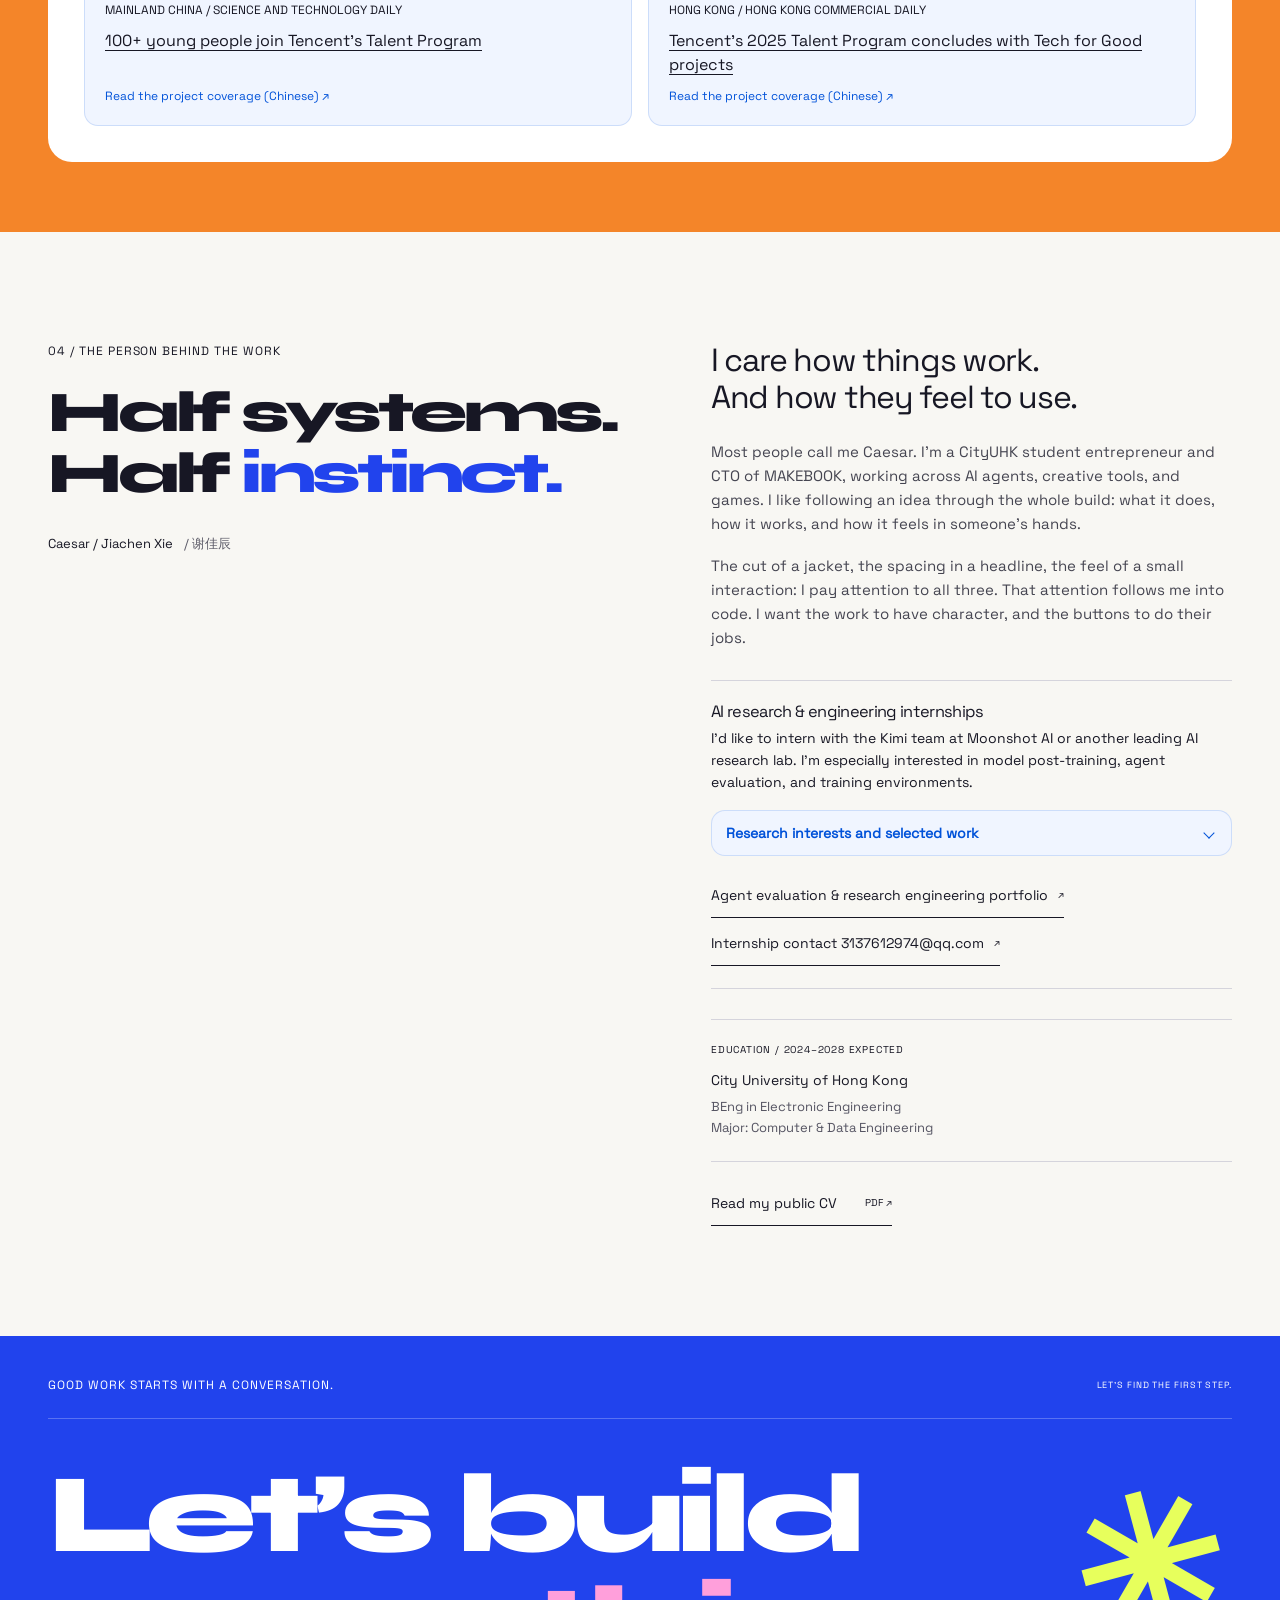
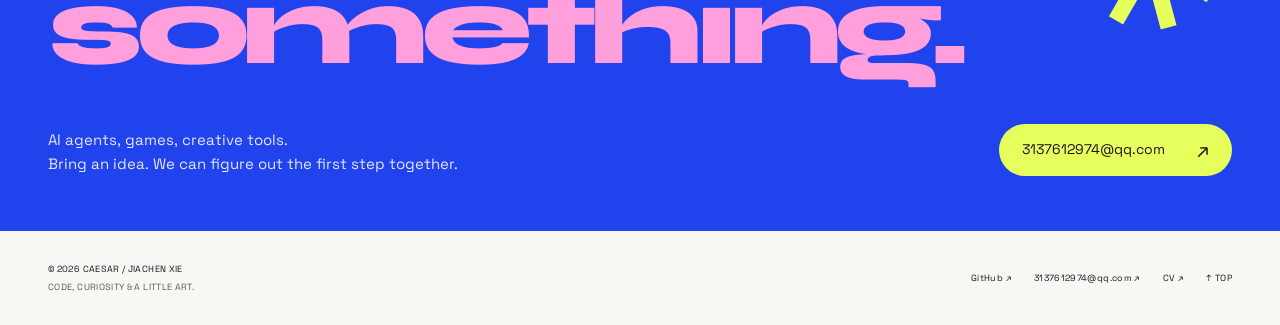
==== commit 1a62d748: "Clarify MAKEBOOK launch and AgentMED remediation work" ====
--- a/en/index.html
+++ b/en/index.html
@@ -80,7 +80,7 @@
   <link rel="preload" href="/assets/metal/caesar.png" as="image">
   <link rel="stylesheet" href="/style.css?v=agent-evaluation-1">
   <script src="/liquid-metal.js?v=mercury-2" defer></script>
-  <script src="/i18n.js?v=agent-evaluation-1" defer></script>
+  <script src="/i18n.js?v=makebook-live" defer></script>
   <script src="/script.js?v=contribution-deck-3" defer></script>
 </head>
 <body id="top">
@@ -143,17 +143,17 @@
           <h3 id="makebook-title"><img class="makebook-wordmark" src="/assets/brands/makebook-wordmark.svg" width="1000" height="219" alt="MAKEBOOK" loading="lazy"></h3>
           <p class="feature-lede" data-i18n="makebook.lede">Give good ideas<br>a way into production.</p>
           <p data-i18n="makebook.description">A platform for bringing physical products to market, with preorder tools to get three things in place before production: orders, prices, and funds.</p>
-          <p class="feature-role" data-i18n="makebook.role">I lead the full-stack and smart-contract engineering, connecting the product interface to the logic that handles orders and funds.</p>
+          <p class="feature-role" data-i18n="makebook.role">I led the full-stack and smart-contract engineering through launch, covering buyer orders, seller listings, operator review, and settlement.</p>
           <a class="button button-dark" href="https://makebook.xyz" data-i18n="makebook.visit">Visit MAKEBOOK <span aria-hidden="true">↗</span></a>
-          <div class="injective-lockup"><span data-i18n="makebook.building">BUILDING ON</span><a href="https://injective.com" aria-label="Injective"><img src="/assets/brands/injective-black.svg" width="180" height="42" alt="Injective" loading="lazy"></a><small data-i18n="makebook.stage">EVM testnet prototype</small></div>
-        </div>
-        <div class="feature-art" aria-hidden="true"><span class="feature-orbit"></span><div class="venture-card"><div class="venture-card-top"><span data-i18n="makebook.card.top">AN IDEA TAKING SHAPE</span><span>↗</span></div><img src="/assets/brands/makebook-mark.svg" width="1000" height="875" alt="" loading="lazy"><div class="venture-card-bottom"><span data-i18n="makebook.card.bottom">ORDERS.<br>PRICES.<br>MONEY.</span><span class="serial" data-i18n="makebook.card.serial">MB—001<br>WORK IN PROGRESS</span></div></div><span class="venture-sticker" data-i18n="makebook.sticker">FROM IDEA<br>TO OBJECT.</span></div>
+          <div class="injective-lockup"><span data-i18n="makebook.building">BUILDING ON</span><a href="https://injective.com" aria-label="Injective"><img src="/assets/brands/injective-black.svg" width="180" height="42" alt="Injective" loading="lazy"></a><small data-i18n="makebook.stage">Full application live · Injective EVM testnet</small></div>
+        </div>
+        <div class="feature-art" aria-hidden="true"><span class="feature-orbit"></span><div class="venture-card"><div class="venture-card-top"><span data-i18n="makebook.card.top">AN IDEA TAKING SHAPE</span><span>↗</span></div><img src="/assets/brands/makebook-mark.svg" width="1000" height="875" alt="" loading="lazy"><div class="venture-card-bottom"><span data-i18n="makebook.card.bottom">ORDERS.<br>PRICES.<br>MONEY.</span><span class="serial" data-i18n="makebook.card.serial">MB—001<br>APPLICATION LIVE</span></div></div><span class="venture-sticker" data-i18n="makebook.sticker">FROM IDEA<br>TO OBJECT.</span></div>
       </article>
 
       <div class="project-list">
         <a class="project-row reveal" href="https://github.com/er-s-an/section9"><span class="project-number">01</span><div class="project-title"><h3>Section9</h3><span data-i18n="project.evaluation">AGENT EVALUATION / INCIDENT RESPONSE</span></div><p data-i18n="section9.description">Paired single-agent and multi-agent incident response with business acceptance, latency, token usage, and independently checked evidence.</p><span class="project-arrow" aria-hidden="true">↗</span></a>
         <span class="case-study-link" data-i18n="section9.case"><a class="text-link" href="/en/work/section9/">Read Section9 case study <span aria-hidden="true">→</span></a></span>
-        <a class="project-row reveal" href="https://github.com/er-s-an/AgentMED0"><span class="project-number">02</span><div class="project-title"><h3>AgentMED</h3><span data-i18n="project.reliability">AI / RELIABILITY</span></div><p data-i18n="agentmed.description">A workflow for turning AI failures into verified repair candidates, with human review and clear checks before release.</p><span class="project-arrow" aria-hidden="true">↗</span></a>
+        <a class="project-row reveal" href="https://github.com/er-s-an/AgentMED0"><span class="project-number">02</span><div class="project-title"><h3>AgentMED</h3><span data-i18n="project.reliability">AI / RELIABILITY</span></div><p data-i18n="agentmed.description">Reproduces AI application failures, generates a patch, and runs independent tests. Exports the patch and test evidence for human release review.</p><span class="project-arrow" aria-hidden="true">↗</span></a>
         <a class="project-row reveal" href="https://github.com/er-s-an/AIX_blackbox"><span class="project-number">03</span><div class="project-title"><h3>BLACK BOX</h3><span data-i18n="project.payments">AGENTS / PAYMENTS</span></div><p data-i18n="blackbox.description">A recording and verification toolkit for agent payments, capturing intent, outcomes, and signed evidence.</p><span class="project-arrow" aria-hidden="true">↗</span></a>
         <a class="project-row reveal" href="https://github.com/er-s-an/kanshanOPENdoor"><span class="project-number">04</span><div class="project-title"><h3 data-i18n="kanshan.title">Kanshan Anywhere Door</h3><span data-i18n="project.games">AI / GAMES / CREATIVE TOOLS</span></div><p data-i18n="kanshan.description">An AI agent-native engine for building web games. In its showcase mystery, the final showdown takes place in a Zhihu-style comment thread.</p><span class="project-arrow" aria-hidden="true">↗</span></a>
         <span class="case-study-link" data-i18n="kanshan.case"><a class="text-link" href="/en/work/kanshan/">Read Kanshan case study <span aria-hidden="true">→</span></a></span>
